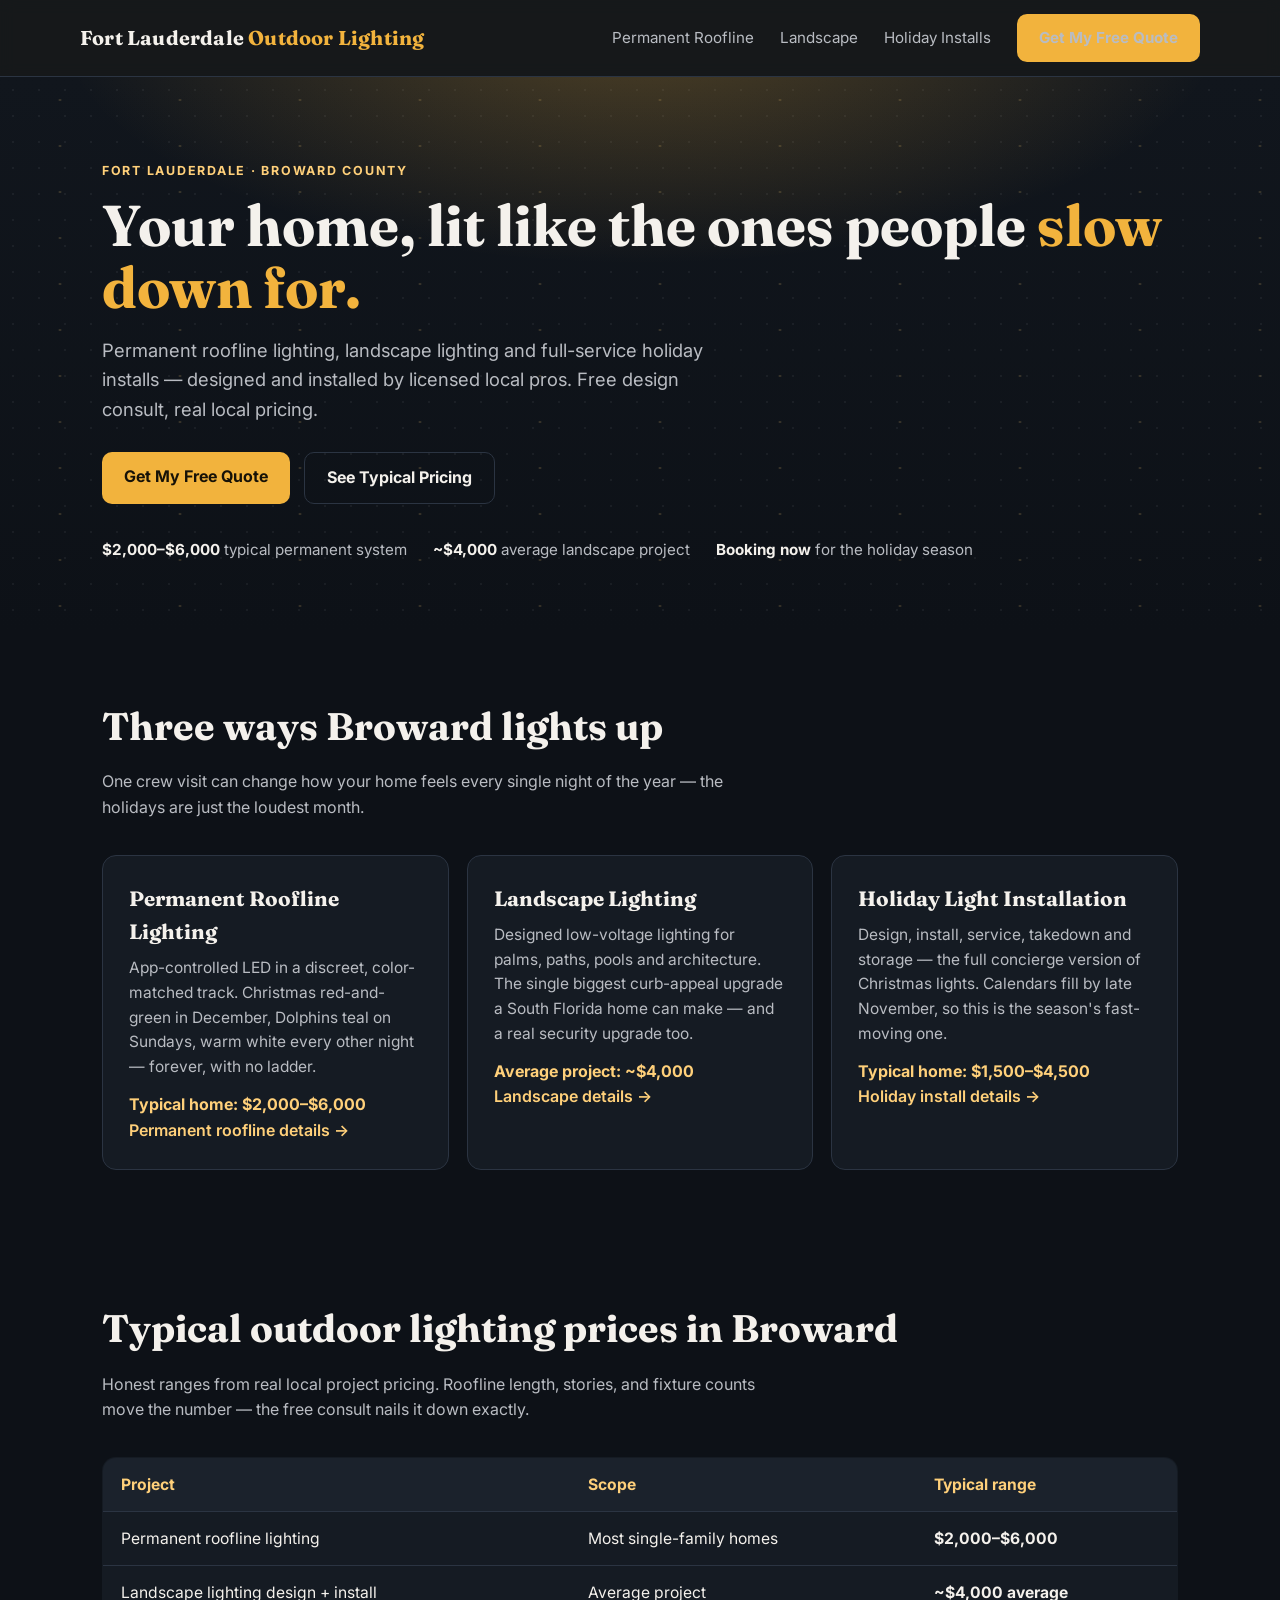
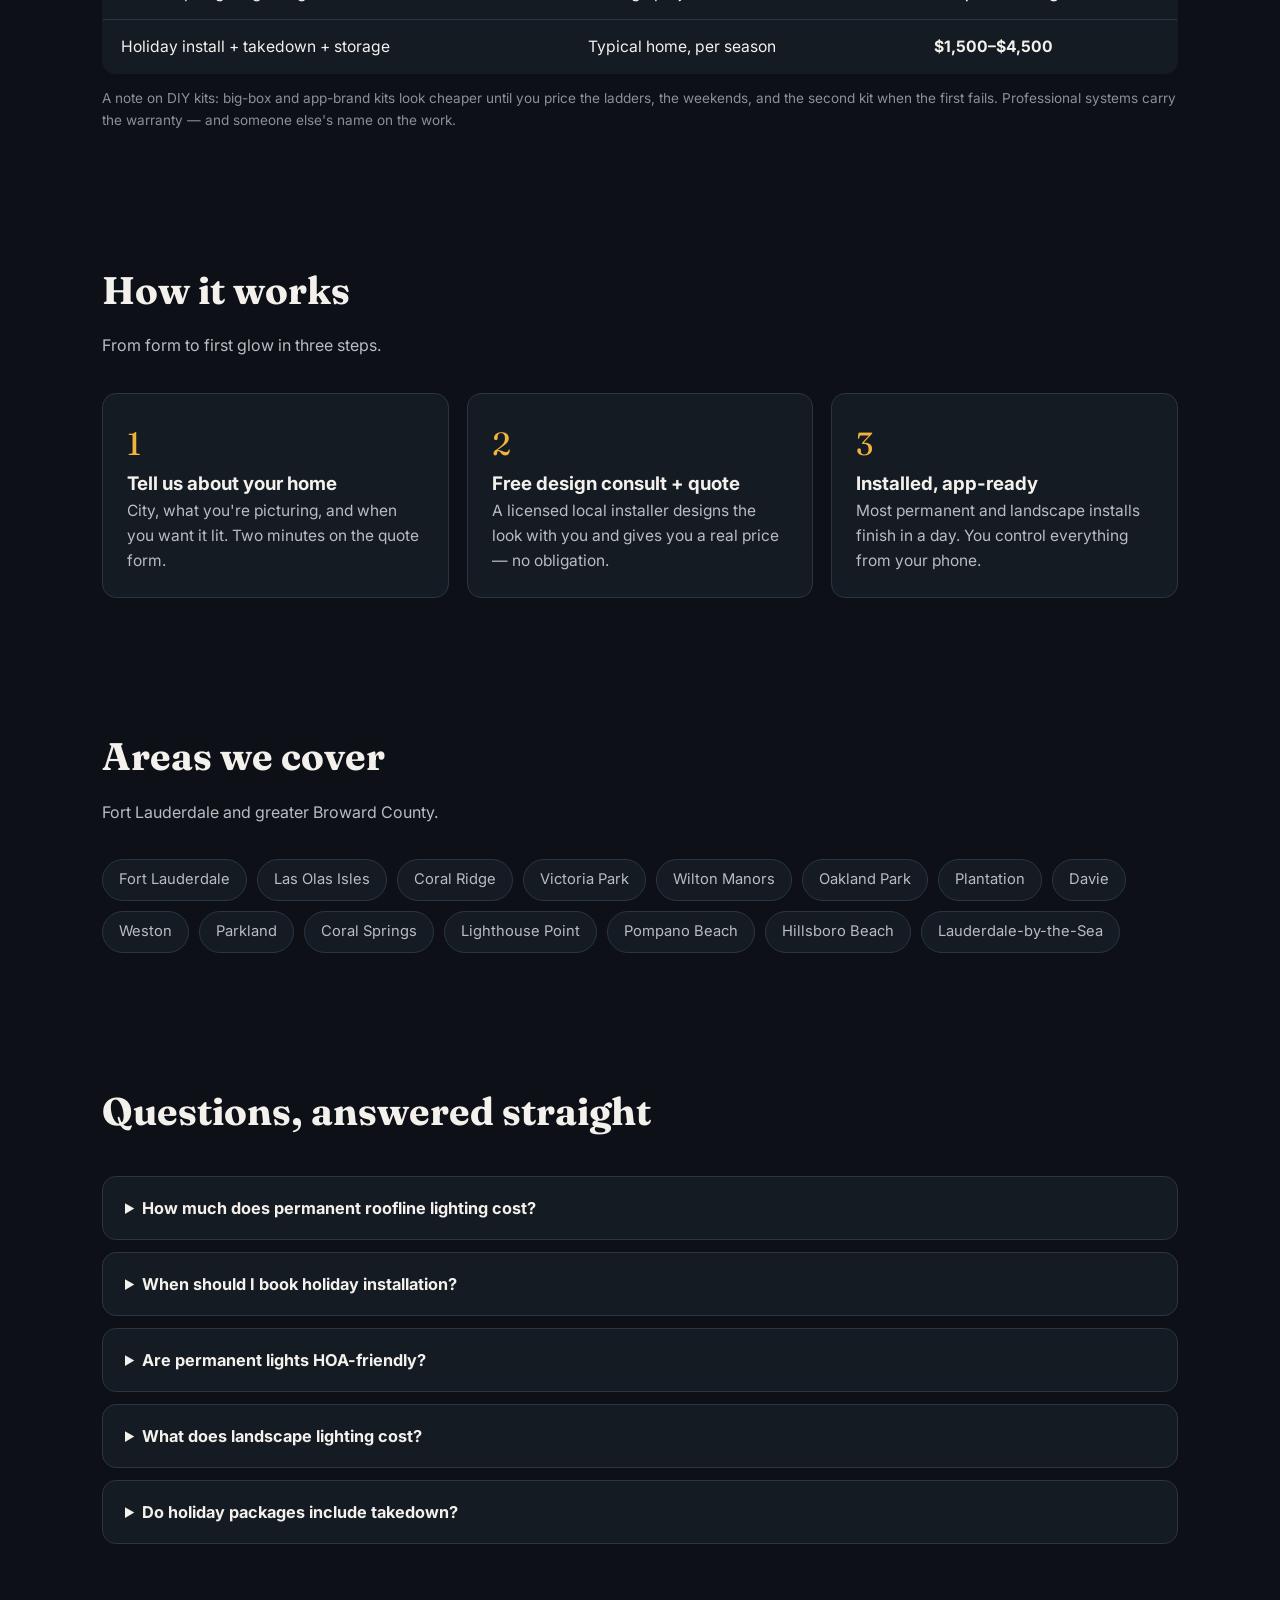
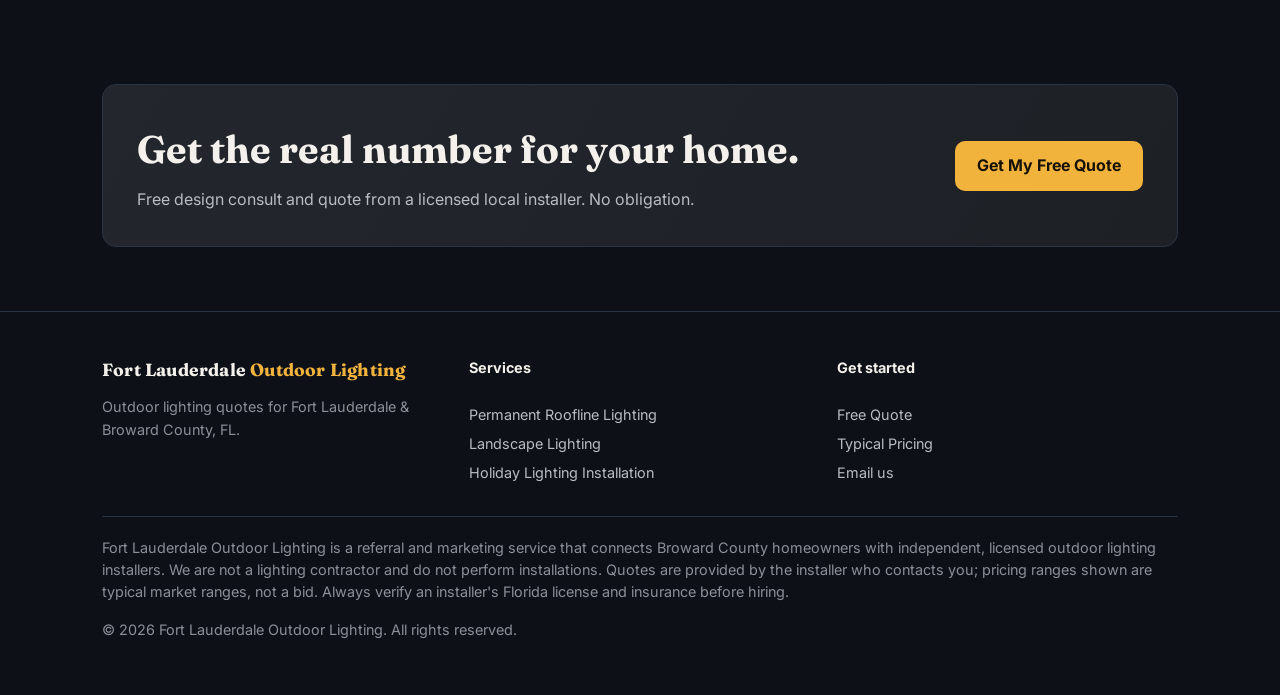
==== index.html @ 0c00e4d8 "Launch Fort Lauderdale Outdoor Lighting lead-gen site (5 pages)" ====
<!DOCTYPE html>
<html lang="en">
<head>
<meta charset="UTF-8">
<meta name="viewport" content="width=device-width, initial-scale=1.0">
<title>Outdoor Lighting in Fort Lauderdale, FL — Permanent Roofline & Landscape Lighting Quotes</title>
<meta name="description" content="Free quotes for permanent roofline lighting, landscape lighting and holiday light installation in Fort Lauderdale & Broward County. Permanent systems typically $2,000–$6,000. Licensed local installers.">
<meta name="google-site-verification" content="QB-ssv-MjZdVz-dJ-gzDWv2qY6BC9JkV1xSJGt7VMZ8" />
<link rel="preconnect" href="https://fonts.googleapis.com">
<link href="https://fonts.googleapis.com/css2?family=Fraunces:wght@600;700&family=Inter:wght@400;600;700&display=swap" rel="stylesheet">
<link rel="stylesheet" href="style.css">
<script type="application/ld+json">
{"@context":"https://schema.org","@type":"Service","name":"Outdoor Lighting Quote Service — Fort Lauderdale & Broward County","serviceType":"Outdoor lighting installation referrals","areaServed":["Fort Lauderdale, FL","Wilton Manors, FL","Oakland Park, FL","Plantation, FL","Davie, FL","Weston, FL","Parkland, FL","Coral Springs, FL","Lighthouse Point, FL","Pompano Beach, FL","Hillsboro Beach, FL","Lauderdale-by-the-Sea, FL"],"provider":{"@type":"Organization","name":"Fort Lauderdale Outdoor Lighting"},"url":"https://lifeofmorr.github.io/fort-lauderdale-outdoor-lighting/"}
</script>
<script type="application/ld+json">
{"@context":"https://schema.org","@type":"FAQPage","mainEntity":[
{"@type":"Question","name":"How much does permanent roofline lighting cost in Fort Lauderdale?","acceptedAnswer":{"@type":"Answer","text":"Most single-family homes in Broward run $2,000–$6,000 for a professionally installed permanent roofline system, depending on roofline length, stories and track type. The lights sit in a discreet color-matched track and are controlled from an app — any color, any holiday, year-round."}},
{"@type":"Question","name":"When should I book holiday light installation?","acceptedAnswer":{"@type":"Answer","text":"As early as you can. Broward installers' December calendars typically fill by mid-to-late November. Booking in October or early November gets you design choice and install-date choice; late callers get what's left."}},
{"@type":"Question","name":"How much does landscape lighting cost?","acceptedAnswer":{"@type":"Answer","text":"The average professionally designed landscape lighting project in the area is around $4,000. Smaller starter designs can begin lower; large waterfront and estate properties run higher. A design consult and quote is free."}},
{"@type":"Question","name":"Are permanent roofline lights HOA-friendly?","acceptedAnswer":{"@type":"Answer","text":"Usually, yes. The track is slim, color-matched to your fascia, and nearly invisible by day. Many Broward HOAs that ban year-round holiday lights allow permanent systems because they read as architectural lighting — your installer can confirm your community's rules."}},
{"@type":"Question","name":"Do holiday installs include takedown?","acceptedAnswer":{"@type":"Answer","text":"Professional holiday packages typically include design, installation, in-season service, January takedown and storage — you never touch a ladder or a bin of tangled lights."}}]}
</script>
</head>
<body>
<header><div class="wrap nav">
<a class="logo" href="index.html">Fort Lauderdale <span>Outdoor Lighting</span></a>
<nav class="nav-links">
<a href="permanent-roofline-lighting.html">Permanent Roofline</a>
<a href="landscape-lighting.html">Landscape</a>
<a href="holiday-lighting-installation.html">Holiday Installs</a>
<a class="btn" href="get-a-quote.html">Get My Free Quote</a>
</nav></div></header>
<div class="hero"><div class="wrap">
<p class="eyebrow">Fort Lauderdale · Broward County</p>
<h1>Your home, lit like the ones people <em>slow down for.</em></h1>
<p class="lede">Permanent roofline lighting, landscape lighting and full-service holiday installs — designed and installed by licensed local pros. Free design consult, real local pricing.</p>
<div class="hero-cta"><a class="btn" href="get-a-quote.html">Get My Free Quote</a><a class="btn ghost" href="#pricing">See Typical Pricing</a></div>
<div class="hero-points"><span><b>$2,000–$6,000</b> typical permanent system</span><span><b>~$4,000</b> average landscape project</span><span><b>Booking now</b> for the holiday season</span></div>
</div></div>

<section><div class="wrap">
<h2>Three ways Broward lights up</h2>
<p class="sub">One crew visit can change how your home feels every single night of the year — the holidays are just the loudest month.</p>
<div class="cards">
<div class="card"><h3>Permanent Roofline Lighting</h3><p>App-controlled LED in a discreet, color-matched track. Christmas red-and-green in December, Dolphins teal on Sundays, warm white every other night — forever, with no ladder.</p><span class="price">Typical home: $2,000–$6,000</span><a class="more" href="permanent-roofline-lighting.html">Permanent roofline details →</a></div>
<div class="card"><h3>Landscape Lighting</h3><p>Designed low-voltage lighting for palms, paths, pools and architecture. The single biggest curb-appeal upgrade a South Florida home can make — and a real security upgrade too.</p><span class="price">Average project: ~$4,000</span><a class="more" href="landscape-lighting.html">Landscape details →</a></div>
<div class="card"><h3>Holiday Light Installation</h3><p>Design, install, service, takedown and storage — the full concierge version of Christmas lights. Calendars fill by late November, so this is the season's fast-moving one.</p><span class="price">Typical home: $1,500–$4,500</span><a class="more" href="holiday-lighting-installation.html">Holiday install details →</a></div>
</div>
</div></section>

<section id="pricing"><div class="wrap">
<h2>Typical outdoor lighting prices in Broward</h2>
<p class="sub">Honest ranges from real local project pricing. Roofline length, stories, and fixture counts move the number — the free consult nails it down exactly.</p>
<table>
<tr><th>Project</th><th>Scope</th><th>Typical range</th></tr>
<tr><td>Permanent roofline lighting</td><td>Most single-family homes</td><td>$2,000–$6,000</td></tr>
<tr><td>Landscape lighting design + install</td><td>Average project</td><td>~$4,000 average</td></tr>
<tr><td>Holiday install + takedown + storage</td><td>Typical home, per season</td><td>$1,500–$4,500</td></tr>
</table>
<p class="fineprint" style="margin-top:14px">A note on DIY kits: big-box and app-brand kits look cheaper until you price the ladders, the weekends, and the second kit when the first fails. Professional systems carry the warranty — and someone else's name on the work.</p>
</div></section>

<section><div class="wrap">
<h2>How it works</h2>
<p class="sub">From form to first glow in three steps.</p>
<div class="steps">
<div class="step"><span class="n">1</span><h3>Tell us about your home</h3><p>City, what you're picturing, and when you want it lit. Two minutes on the quote form.</p></div>
<div class="step"><span class="n">2</span><h3>Free design consult + quote</h3><p>A licensed local installer designs the look with you and gives you a real price — no obligation.</p></div>
<div class="step"><span class="n">3</span><h3>Installed, app-ready</h3><p>Most permanent and landscape installs finish in a day. You control everything from your phone.</p></div>
</div>
</div></section>

<section><div class="wrap">
<h2>Areas we cover</h2>
<p class="sub">Fort Lauderdale and greater Broward County.</p>
<div class="chips"><span class="chip">Fort Lauderdale</span><span class="chip">Las Olas Isles</span><span class="chip">Coral Ridge</span><span class="chip">Victoria Park</span><span class="chip">Wilton Manors</span><span class="chip">Oakland Park</span><span class="chip">Plantation</span><span class="chip">Davie</span><span class="chip">Weston</span><span class="chip">Parkland</span><span class="chip">Coral Springs</span><span class="chip">Lighthouse Point</span><span class="chip">Pompano Beach</span><span class="chip">Hillsboro Beach</span><span class="chip">Lauderdale-by-the-Sea</span></div>
</div></section>

<section class="faq"><div class="wrap">
<h2>Questions, answered straight</h2>
<p class="sub"></p>
<details><summary>How much does permanent roofline lighting cost?</summary><p>Most Broward single-family homes run $2,000–$6,000 installed, by roofline length and stories. The free consult prices your exact roofline.</p></details>
<details><summary>When should I book holiday installation?</summary><p>Now, honestly. Broward installers' December calendars typically fill by mid-to-late November — early bookings get the design and dates they want.</p></details>
<details><summary>Are permanent lights HOA-friendly?</summary><p>Usually. The color-matched track is nearly invisible by day, and many HOAs treat it as architectural lighting. Your installer can confirm your community's rules.</p></details>
<details><summary>What does landscape lighting cost?</summary><p>The average local project is around $4,000, from starter designs below that to full estate and waterfront designs above it.</p></details>
<details><summary>Do holiday packages include takedown?</summary><p>Yes — design, install, in-season service, January takedown and storage are typically all in the package.</p></details>
</div></section>

<section><div class="wrap"><div class="cta-band">
<div><h2 style="margin-bottom:6px">Get the real number for your home.</h2><p style="color:var(--muted)">Free design consult and quote from a licensed local installer. No obligation.</p></div>
<a class="btn" href="get-a-quote.html">Get My Free Quote</a>
</div></div></section>
<footer><div class="wrap">
<div class="cols">
<div><a class="logo" href="index.html" style="font-size:1.1rem">Fort Lauderdale <span>Outdoor Lighting</span></a><p style="margin-top:10px">Outdoor lighting quotes for Fort Lauderdale &amp; Broward County, FL.</p></div>
<div><strong style="color:var(--paper)">Services</strong><br><br><a href="permanent-roofline-lighting.html">Permanent Roofline Lighting</a><a href="landscape-lighting.html">Landscape Lighting</a><a href="holiday-lighting-installation.html">Holiday Lighting Installation</a></div>
<div><strong style="color:var(--paper)">Get started</strong><br><br><a href="get-a-quote.html">Free Quote</a><a href="index.html#pricing">Typical Pricing</a><a href="mailto:donmondemorrison+lighting@gmail.com">Email us</a></div>
</div>
<p class="disclosure">Fort Lauderdale Outdoor Lighting is a referral and marketing service that connects Broward County homeowners with independent, licensed outdoor lighting installers. We are not a lighting contractor and do not perform installations. Quotes are provided by the installer who contacts you; pricing ranges shown are typical market ranges, not a bid. Always verify an installer's Florida license and insurance before hiring.</p>
<p style="margin-top:14px">© 2026 Fort Lauderdale Outdoor Lighting. All rights reserved.</p>
</div></footer>
</body>
</html>
---- style.css ----
:root{
  --ink:#0d1117; --panel:#151b23; --panel2:#1b222c; --line:#2b3442;
  --amber:#f2b33d; --amber2:#ffd07a; --paper:#f4f1ec; --muted:#b9bcc2; --dim:#8b8f98;
  --radius:14px;
}
*{margin:0;padding:0;box-sizing:border-box}
html{scroll-behavior:smooth}
body{font-family:'Inter',system-ui,sans-serif;background:var(--ink);color:var(--paper);line-height:1.6}
a{color:var(--amber2)}
.wrap{max-width:1120px;margin:0 auto;padding:0 22px}
header{position:sticky;top:0;z-index:50;background:rgba(23,25,28,.92);backdrop-filter:blur(8px);border-bottom:1px solid var(--line)}
.nav{display:flex;align-items:center;justify-content:space-between;padding:14px 0}
.logo{font-family:'Fraunces',serif;font-weight:700;font-size:1.25rem;color:var(--paper);text-decoration:none;letter-spacing:.2px}
.logo span{color:var(--amber)}
.nav-links{display:flex;gap:26px;align-items:center}
.nav-links a{color:var(--muted);text-decoration:none;font-size:.95rem}
.nav-links a:hover{color:var(--paper)}
.btn{display:inline-block;background:var(--amber);color:#171207;font-weight:700;padding:12px 22px;border-radius:10px;text-decoration:none;border:0;cursor:pointer;font-size:1rem}
.btn:hover{background:var(--amber2)}
.btn.ghost{background:transparent;border:1px solid var(--line);color:var(--paper)}
.hero{padding:84px 0 70px;background:
  radial-gradient(1100px 480px at 85% -10%,rgba(232,145,45,.16),transparent 60%),
  radial-gradient(rgba(255,255,255,.055) 1px,transparent 1.6px),
  radial-gradient(rgba(232,145,45,.10) 1px,transparent 1.6px),
  linear-gradient(180deg,#1b1e23,#17191c);
  background-size:auto,26px 26px,34px 34px,auto;background-position:0 0,0 0,9px 13px,0 0}
.eyebrow{color:var(--amber2);font-weight:700;letter-spacing:.14em;text-transform:uppercase;font-size:.78rem}
h1{font-family:'Fraunces',serif;font-size:clamp(2.3rem,5.2vw,3.6rem);line-height:1.08;margin:14px 0 16px}
h1 em{color:var(--amber);font-style:normal}
.lede{font-size:1.15rem;color:var(--muted);max-width:640px}
.hero-cta{display:flex;gap:14px;margin-top:28px;flex-wrap:wrap}
.hero-points{display:flex;gap:26px;margin-top:34px;flex-wrap:wrap;color:var(--muted);font-size:.95rem}
.hero-points b{color:var(--paper)}
section{padding:64px 0}
h2{font-family:'Fraunces',serif;font-size:clamp(1.7rem,3.4vw,2.4rem);margin-bottom:12px}
.sub{color:var(--muted);max-width:680px;margin-bottom:34px}
.cards{display:grid;grid-template-columns:repeat(auto-fit,minmax(290px,1fr));gap:18px}
.card{background:var(--panel);border:1px solid var(--line);border-radius:var(--radius);padding:26px}
.card h3{font-family:'Fraunces',serif;font-size:1.3rem;margin-bottom:8px}
.card p{color:var(--muted);font-size:.97rem}
.card .price{color:var(--amber2);font-weight:700;margin-top:12px;display:block}
.card a.more{font-weight:600;text-decoration:none}
table{width:100%;border-collapse:collapse;background:var(--panel);border:1px solid var(--line);border-radius:var(--radius);overflow:hidden}
th,td{padding:14px 18px;text-align:left;border-bottom:1px solid var(--line);font-size:.98rem}
th{color:var(--amber2);font-weight:700;background:var(--panel2)}
tr:last-child td{border-bottom:0}
td:last-child{font-weight:700;color:var(--paper)}
.steps{display:grid;grid-template-columns:repeat(auto-fit,minmax(260px,1fr));gap:18px}
.step{background:var(--panel);border:1px solid var(--line);border-radius:var(--radius);padding:24px}
.step .n{font-family:'Fraunces',serif;font-size:2rem;color:var(--amber);display:block}
.step p{color:var(--muted);font-size:.97rem}
.chips{display:flex;flex-wrap:wrap;gap:10px}
.chip{border:1px solid var(--line);background:var(--panel);padding:8px 16px;border-radius:999px;font-size:.92rem;color:var(--muted)}
.faq details{background:var(--panel);border:1px solid var(--line);border-radius:var(--radius);padding:18px 22px;margin-bottom:12px}
.faq summary{font-weight:700;cursor:pointer;font-size:1.02rem}
.faq p{color:var(--muted);margin-top:8px}
form.quote{background:var(--panel);border:1px solid var(--line);border-radius:var(--radius);padding:28px;max-width:720px}
.grid2{display:grid;grid-template-columns:1fr 1fr;gap:16px}
label{display:block;font-size:.9rem;font-weight:600;margin-bottom:6px}
input,select,textarea{width:100%;background:var(--ink);border:1px solid var(--line);border-radius:9px;color:var(--paper);padding:12px 14px;font:inherit;font-size:.98rem;margin-bottom:16px}
textarea{min-height:110px;resize:vertical}
.fineprint{color:var(--dim);font-size:.85rem}
footer{border-top:1px solid var(--line);padding:44px 0 54px;color:var(--dim);font-size:.9rem}
footer .cols{display:grid;grid-template-columns:repeat(auto-fit,minmax(220px,1fr));gap:26px;margin-bottom:26px}
footer a{color:var(--muted);text-decoration:none;display:block;margin-bottom:6px}
footer a:hover{color:var(--paper)}
.disclosure{border-top:1px solid var(--line);padding-top:20px;line-height:1.55}
.cta-band{background:linear-gradient(120deg,#23262d,#1d2025);border:1px solid var(--line);border-radius:var(--radius);padding:34px;display:flex;justify-content:space-between;align-items:center;gap:20px;flex-wrap:wrap}
@media(max-width:720px){.nav-links a:not(.btn){display:none}.grid2{grid-template-columns:1fr}.hero{padding:56px 0 48px}}

/* Lighting-site hero: warm roofline glow */
.hero{background:
  radial-gradient(900px 380px at 50% -60px,rgba(242,179,61,.28),transparent 65%),
  radial-gradient(rgba(255,208,122,.16) 1.5px,transparent 2.2px),
  radial-gradient(rgba(255,255,255,.05) 1px,transparent 1.6px),
  linear-gradient(180deg,#11161d,#0d1117);
  background-size:auto,120px 46px,26px 26px,auto;background-position:0 0,0 0,0 0,0 0}
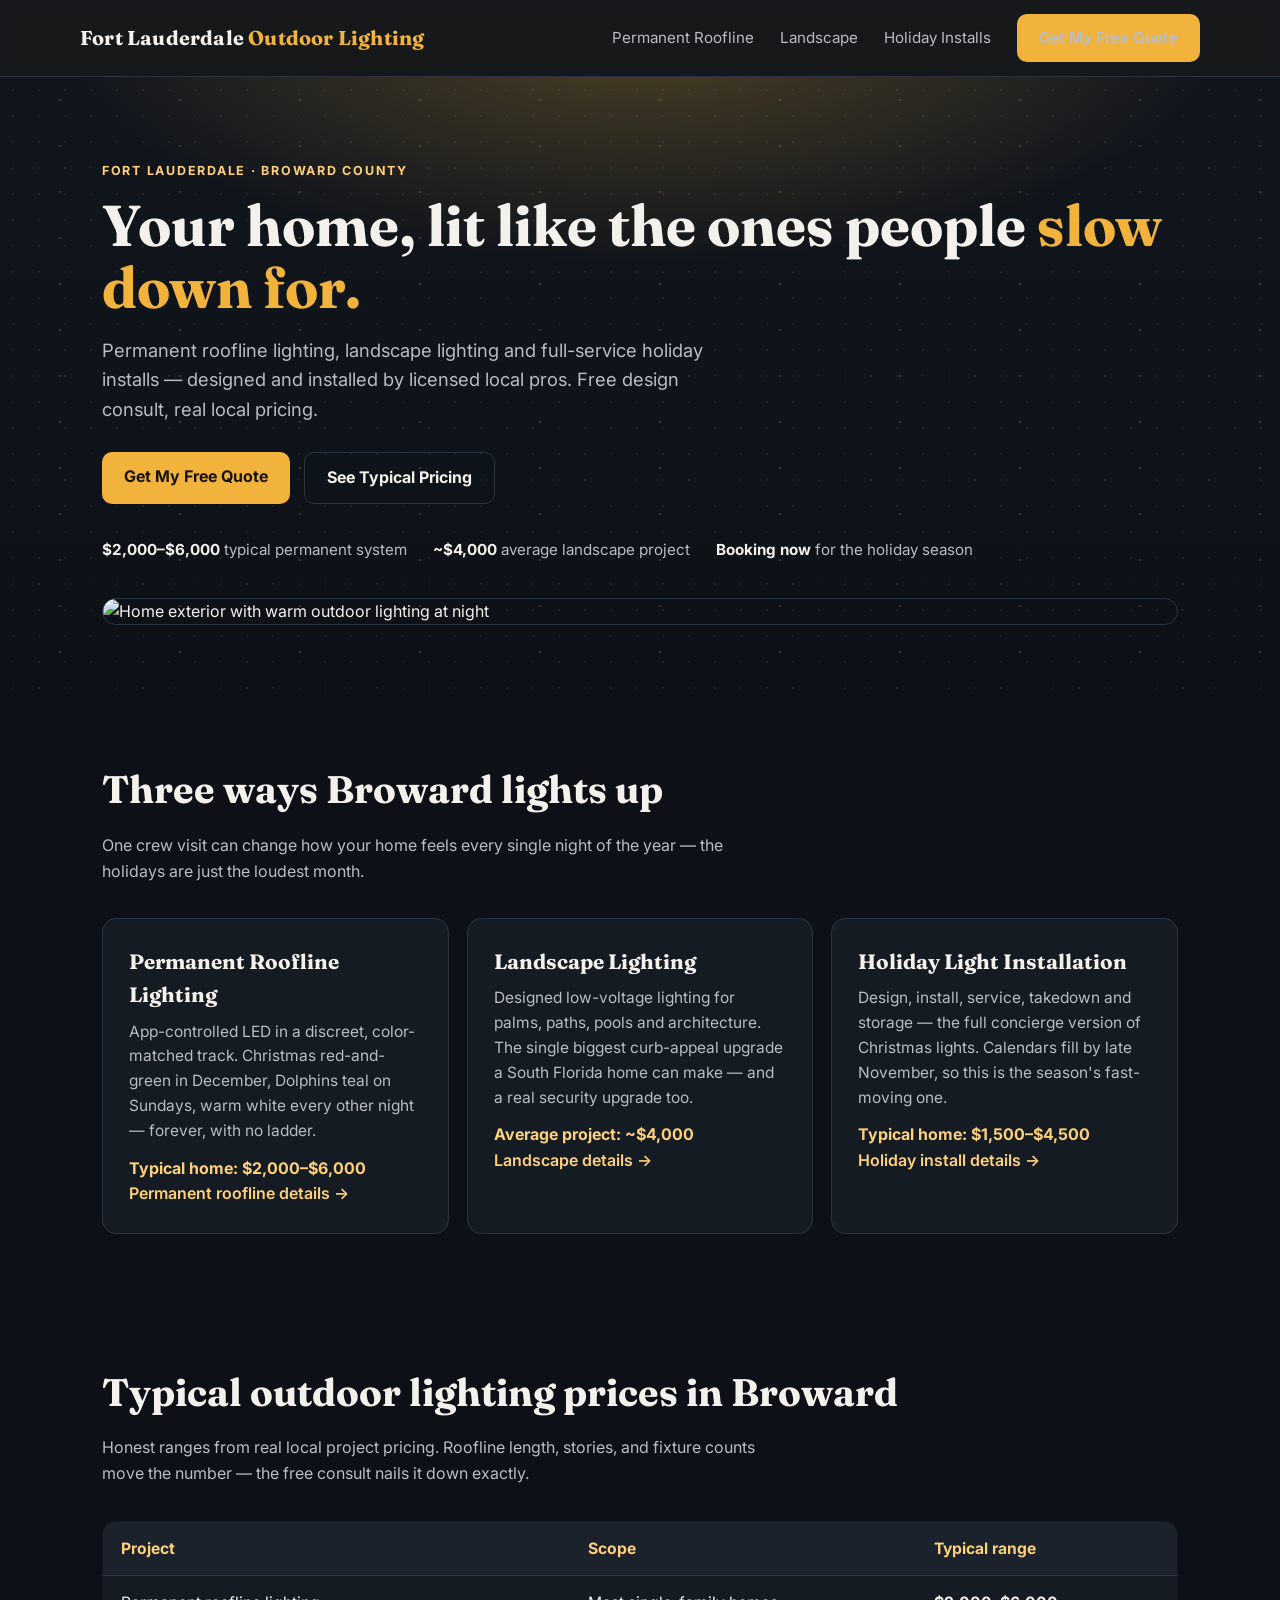
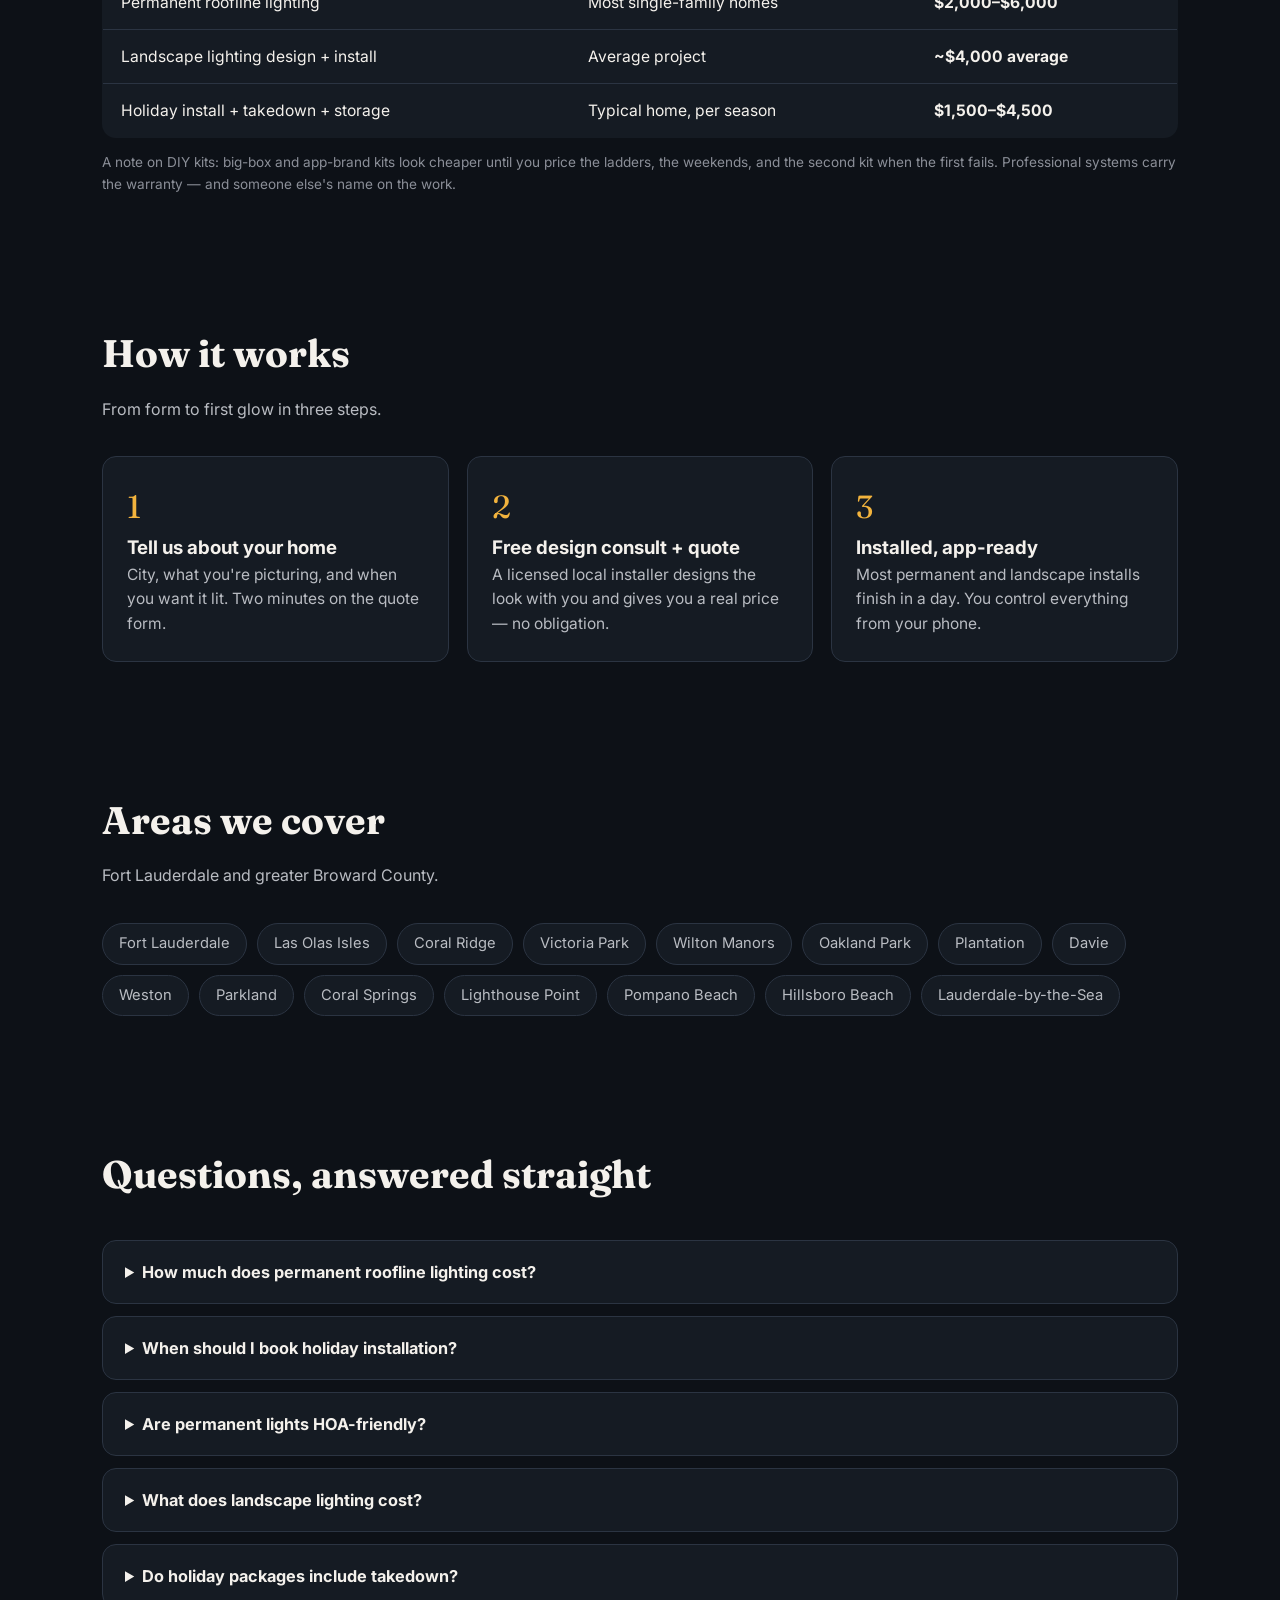
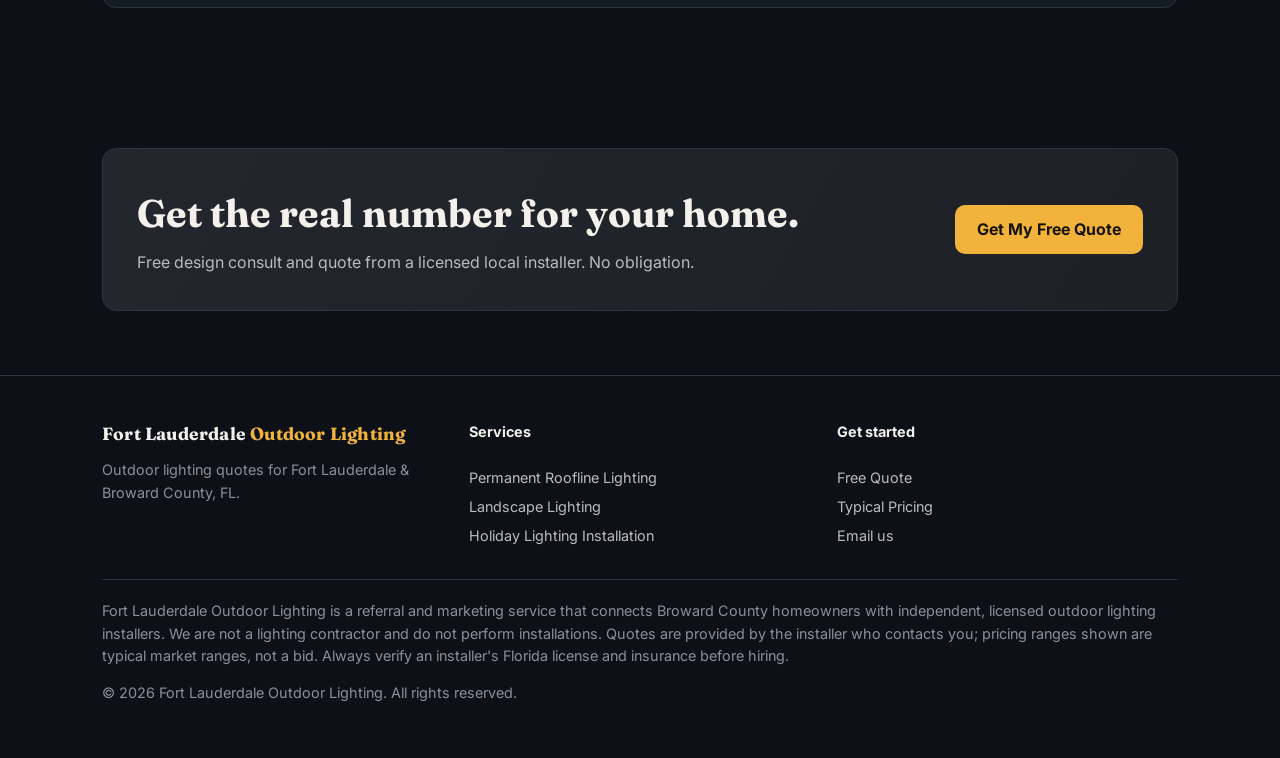
==== commit 51fee102: "Raise to 10: favicon, OG tags on all pages, hero photography" ====
--- a/index.html
+++ b/index.html
@@ -5,6 +5,11 @@
 <meta name="viewport" content="width=device-width, initial-scale=1.0">
 <title>Outdoor Lighting in Fort Lauderdale, FL — Permanent Roofline & Landscape Lighting Quotes</title>
 <meta name="description" content="Free quotes for permanent roofline lighting, landscape lighting and holiday light installation in Fort Lauderdale & Broward County. Permanent systems typically $2,000–$6,000. Licensed local installers.">
+<meta property="og:title" content="Outdoor Lighting in Fort Lauderdale, FL — Permanent Roofline & Landscape Lighting Quotes">
+<meta property="og:image" content="https://images.unsplash.com/photo-1784748651825-6975ce926dd5?fm=jpg&q=70&w=1600&auto=format&fit=crop">
+<meta property="og:description" content="Free quotes for permanent roofline lighting, landscape lighting and holiday light installation in Fort Lauderdale & Broward County. Permanent systems typically $2,000–$6,000. Licensed local installers.">
+<meta property="og:type" content="website">
+<link rel="icon" type="image/svg+xml" href="favicon.svg">
 <meta name="google-site-verification" content="QB-ssv-MjZdVz-dJ-gzDWv2qY6BC9JkV1xSJGt7VMZ8" />
 <link rel="preconnect" href="https://fonts.googleapis.com">
 <link href="https://fonts.googleapis.com/css2?family=Fraunces:wght@600;700&family=Inter:wght@400;600;700&display=swap" rel="stylesheet">
@@ -36,6 +41,7 @@
 <p class="lede">Permanent roofline lighting, landscape lighting and full-service holiday installs — designed and installed by licensed local pros. Free design consult, real local pricing.</p>
 <div class="hero-cta"><a class="btn" href="get-a-quote.html">Get My Free Quote</a><a class="btn ghost" href="#pricing">See Typical Pricing</a></div>
 <div class="hero-points"><span><b>$2,000–$6,000</b> typical permanent system</span><span><b>~$4,000</b> average landscape project</span><span><b>Booking now</b> for the holiday season</span></div>
+<div class="hero-img"><img src="https://images.unsplash.com/photo-1784748651825-6975ce926dd5?fm=jpg&q=70&w=1600&auto=format&fit=crop" alt="Home exterior with warm outdoor lighting at night" loading="lazy"></div>
 </div></div>
 
 <section><div class="wrap">
@@ -73,7 +79,7 @@
 <section><div class="wrap">
 <h2>Areas we cover</h2>
 <p class="sub">Fort Lauderdale and greater Broward County.</p>
-<div class="chips"><span class="chip">Fort Lauderdale</span><span class="chip">Las Olas Isles</span><span class="chip">Coral Ridge</span><span class="chip">Victoria Park</span><span class="chip">Wilton Manors</span><span class="chip">Oakland Park</span><span class="chip">Plantation</span><span class="chip">Davie</span><span class="chip">Weston</span><span class="chip">Parkland</span><span class="chip">Coral Springs</span><span class="chip">Lighthouse Point</span><span class="chip">Pompano Beach</span><span class="chip">Hillsboro Beach</span><span class="chip">Lauderdale-by-the-Sea</span></div>
+<div class="chips"><span class="chip">Fort Lauderdale</span><span class="chip">Las Olas Isles</span><span class="chip">Coral Ridge</span><span class="chip">Victoria Park</span><a class="chip" style="text-decoration:none;color:var(--muted)" href="outdoor-lighting-wilton-manors.html">Wilton Manors</a><span class="chip">Oakland Park</span><a class="chip" style="text-decoration:none;color:var(--muted)" href="outdoor-lighting-plantation.html">Plantation</a><span class="chip">Davie</span><a class="chip" style="text-decoration:none;color:var(--muted)" href="outdoor-lighting-weston.html">Weston</a><span class="chip">Parkland</span><a class="chip" style="text-decoration:none;color:var(--muted)" href="outdoor-lighting-coral-springs.html">Coral Springs</a><span class="chip">Lighthouse Point</span><span class="chip">Pompano Beach</span><span class="chip">Hillsboro Beach</span><span class="chip">Lauderdale-by-the-Sea</span></div>
 </div></section>
 
 <section class="faq"><div class="wrap">
--- a/style.css
+++ b/style.css
@@ -75,3 +75,7 @@
   radial-gradient(rgba(255,255,255,.05) 1px,transparent 1.6px),
   linear-gradient(180deg,#11161d,#0d1117);
   background-size:auto,120px 46px,26px 26px,auto;background-position:0 0,0 0,0 0,0 0}
+
+/* Hero photo (added when a verified hero image is placed on index.html) */
+.hero-img{margin-top:36px}
+.hero-img img{display:block;width:100%;height:auto;border-radius:var(--radius);border:1px solid var(--line)}
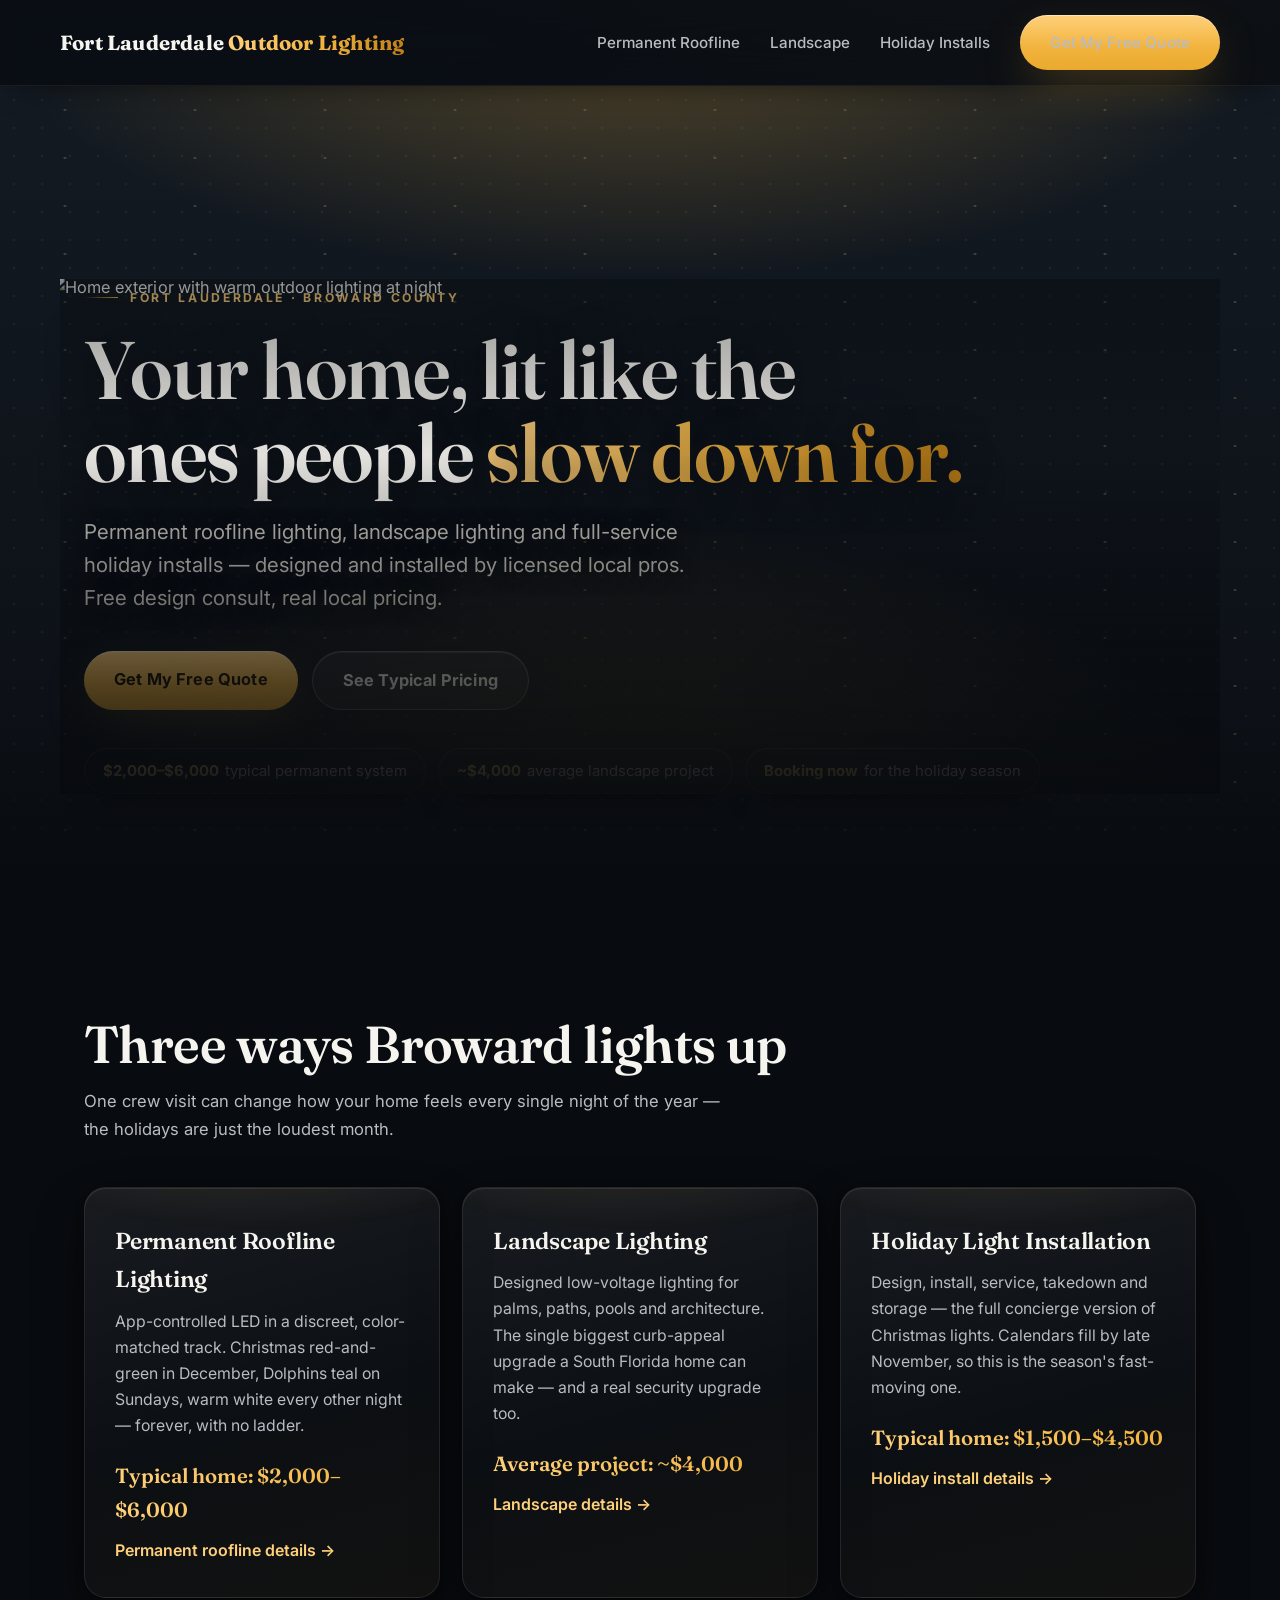
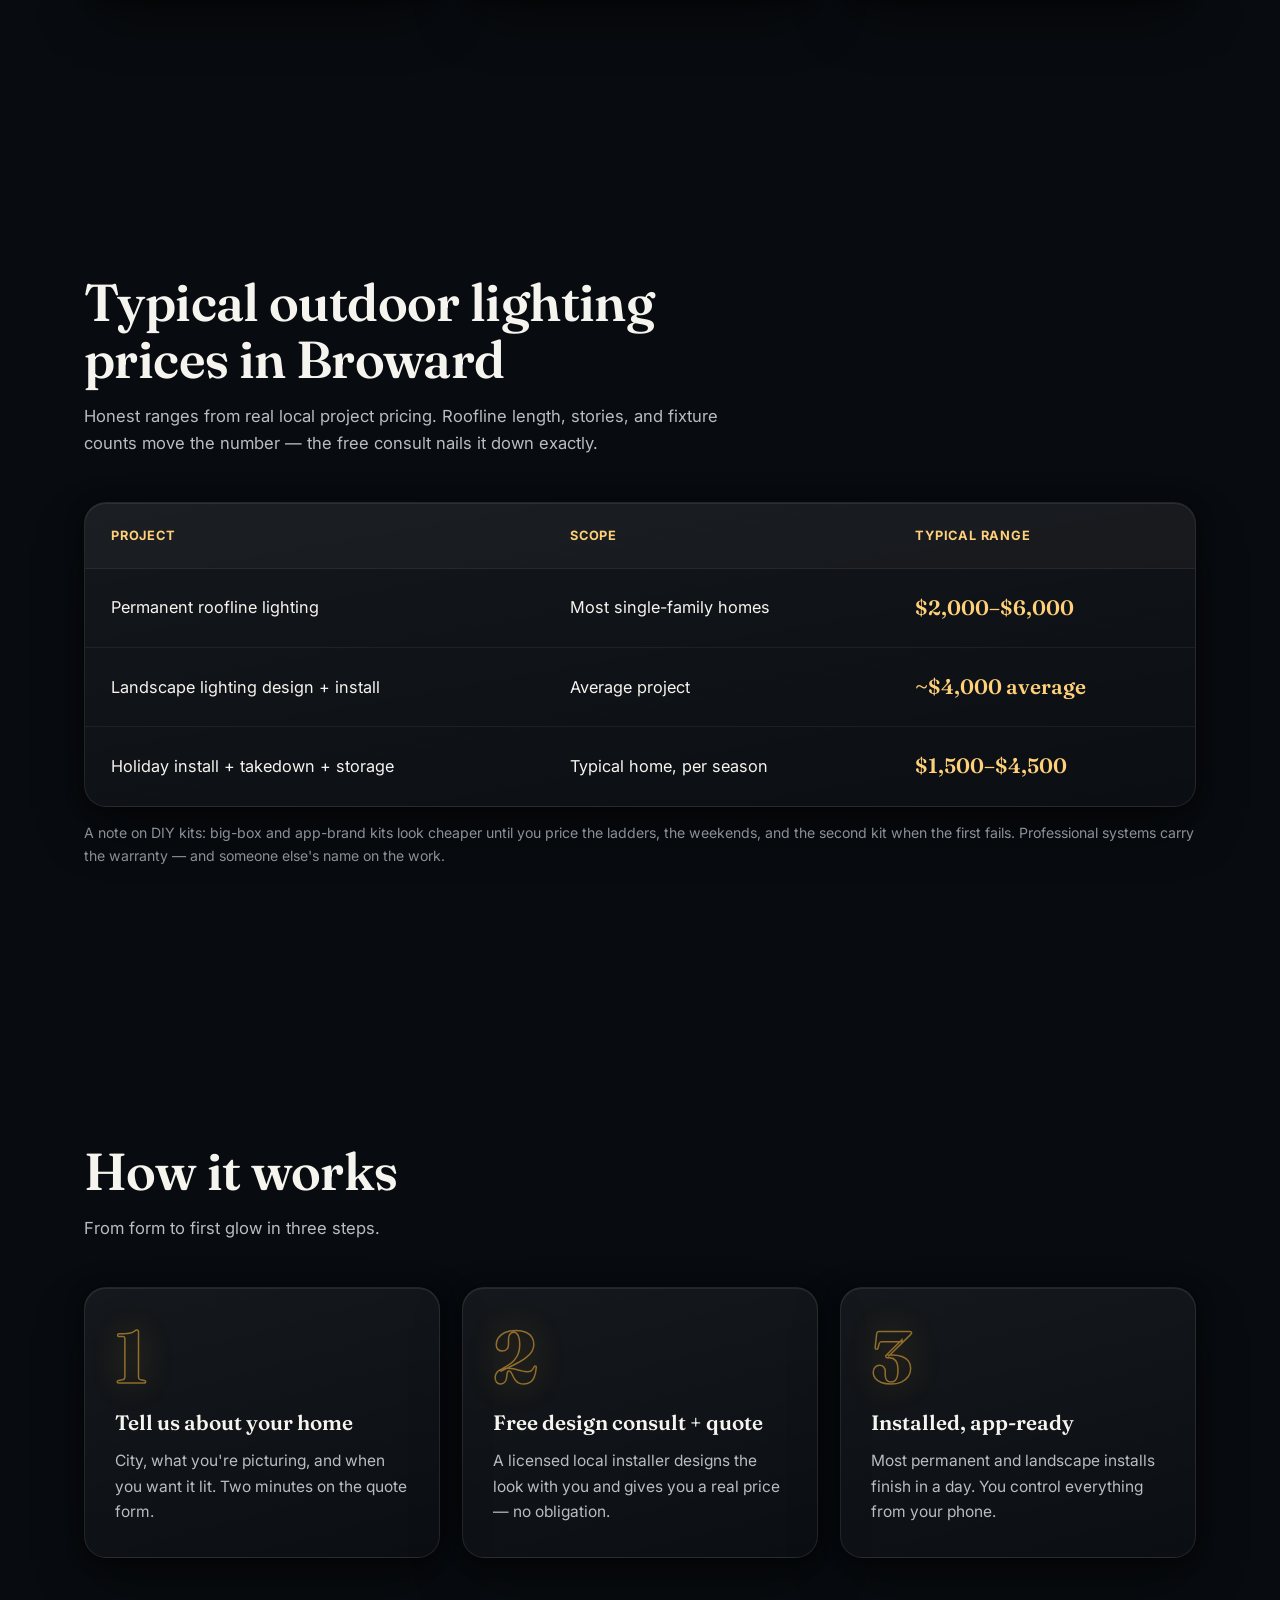
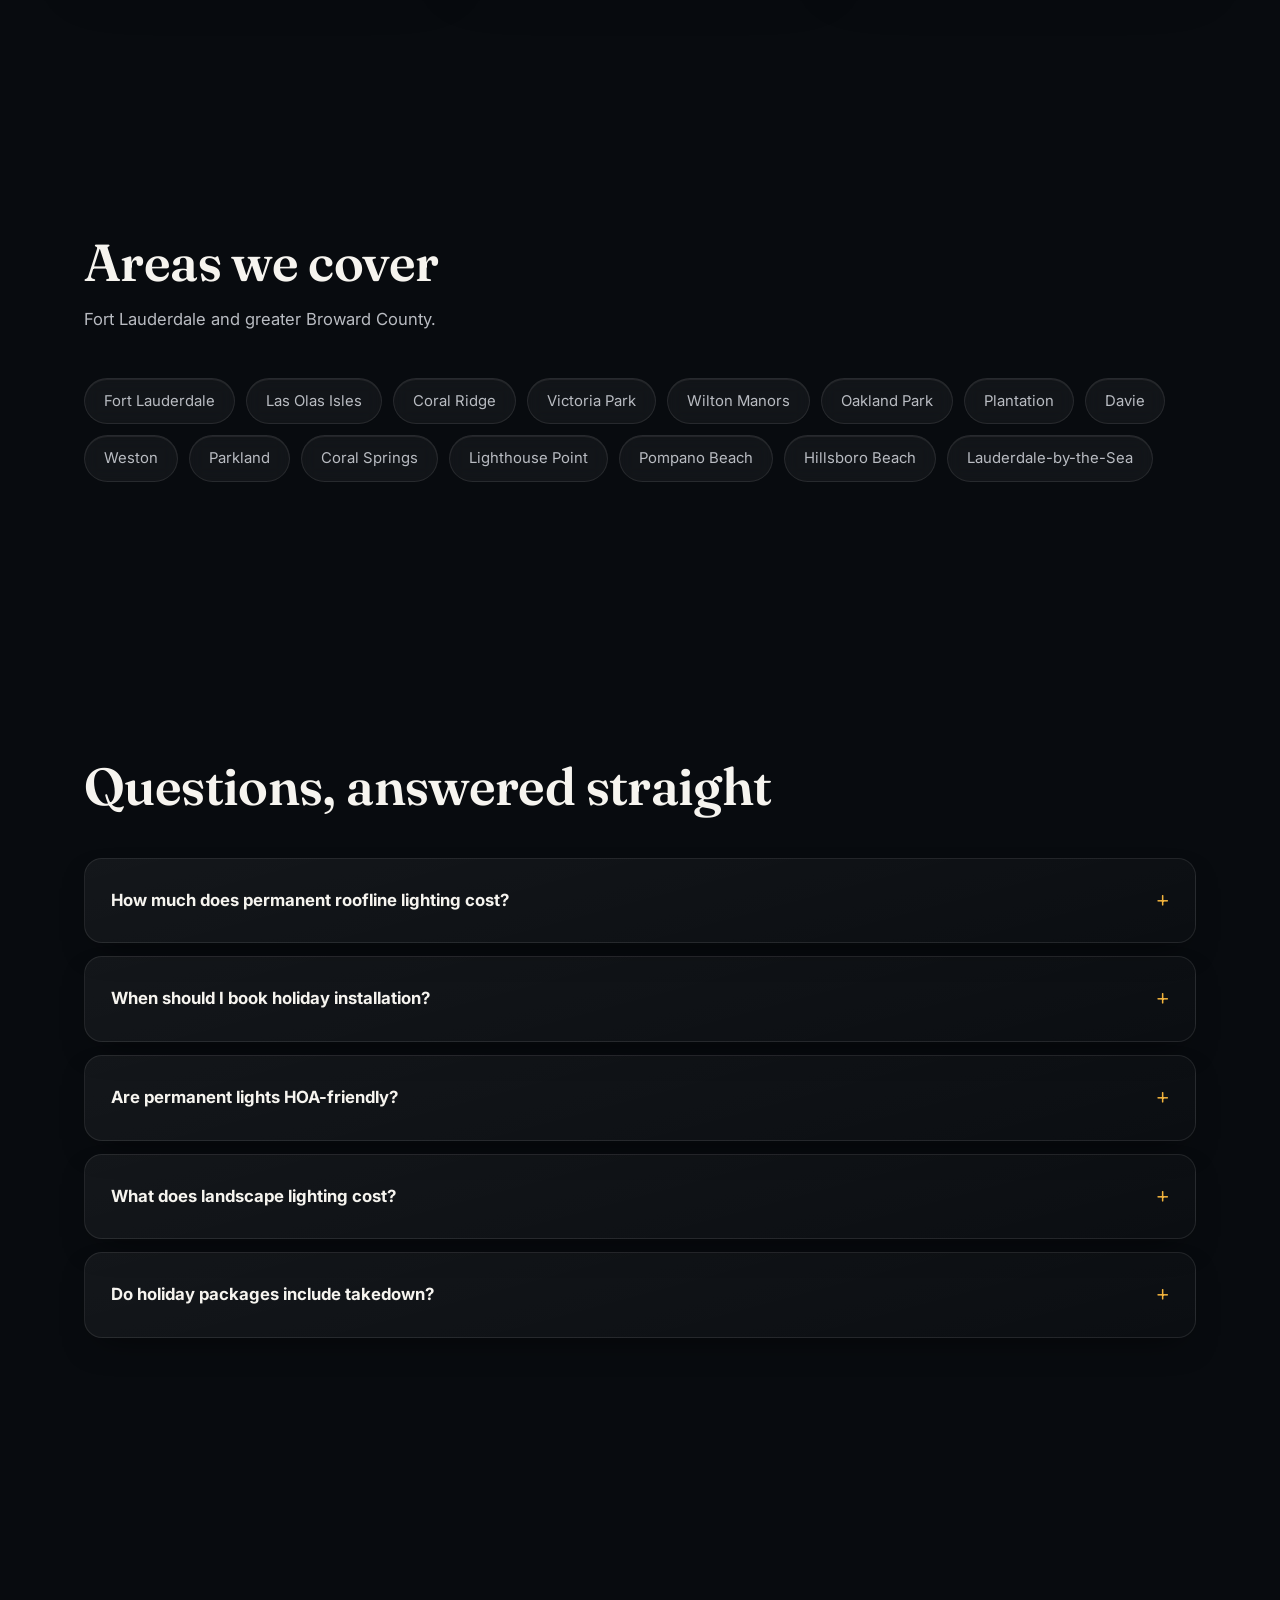
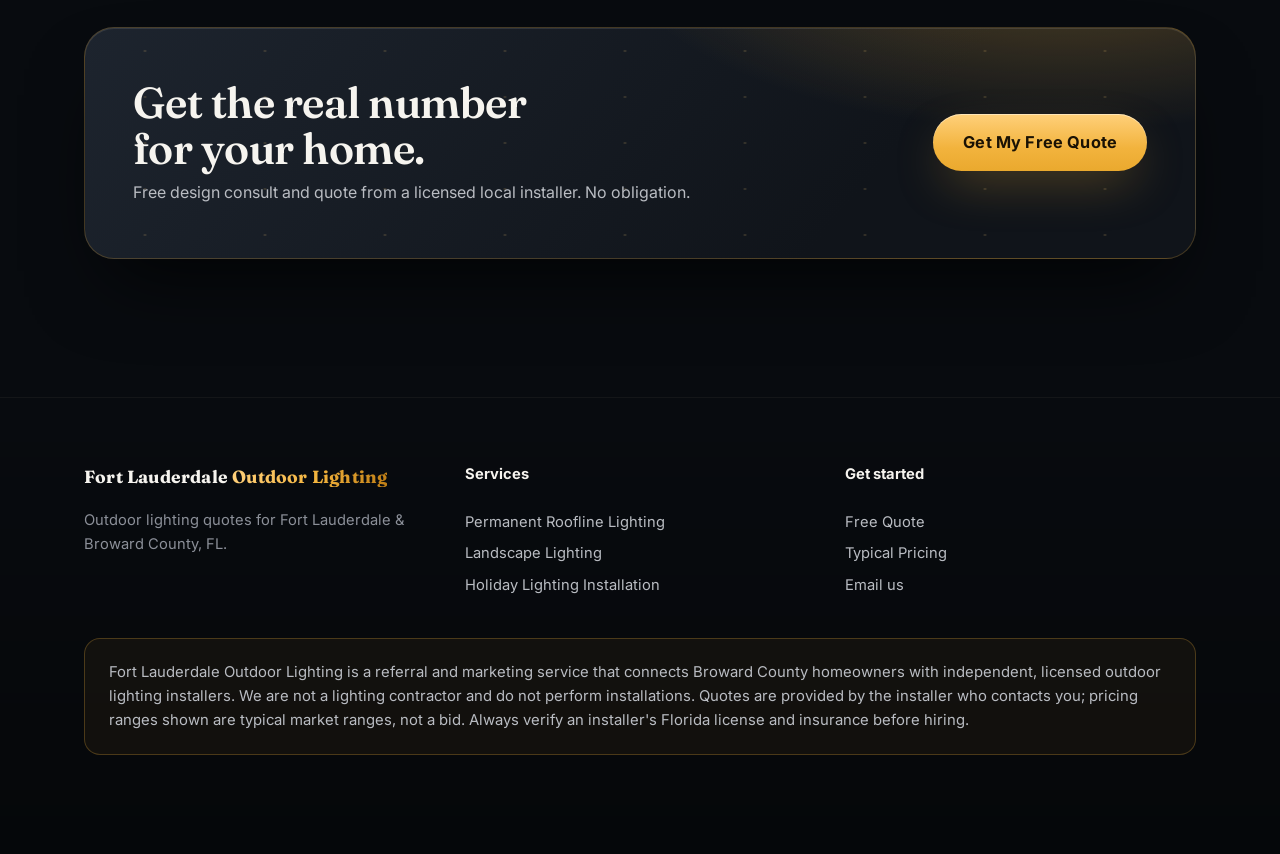
==== commit 14f580c4: "Cinematic Apple redesign: full-bleed night hero, glass header, 3D depth cards, reveal motion" ====
--- a/index.html
+++ b/index.html
@@ -105,5 +105,30 @@
 <p class="disclosure">Fort Lauderdale Outdoor Lighting is a referral and marketing service that connects Broward County homeowners with independent, licensed outdoor lighting installers. We are not a lighting contractor and do not perform installations. Quotes are provided by the installer who contacts you; pricing ranges shown are typical market ranges, not a bid. Always verify an installer's Florida license and insurance before hiring.</p>
 <p style="margin-top:14px">© 2026 Fort Lauderdale Outdoor Lighting. All rights reserved.</p>
 </div></footer>
+<script>
+/* Cinematic reveal + card tilt — vanilla, progressive enhancement.
+   Elements are only hidden once JS runs; reduced-motion opts out. */
+(function(){
+  var reduce = window.matchMedia('(prefers-reduced-motion: reduce)').matches;
+  var targets = document.querySelectorAll('section .wrap > *, .hero .wrap > *, footer .wrap > *, .card, .step, .cta-band');
+  if('IntersectionObserver' in window && !reduce){
+    var io = new IntersectionObserver(function(entries){
+      entries.forEach(function(e){ if(e.isIntersecting){ e.target.classList.add('in'); io.unobserve(e.target); } });
+    },{threshold:.12, rootMargin:'0px 0px -6% 0px'});
+    targets.forEach(function(el){ el.classList.add('rv'); io.observe(el); });
+  }
+  if(!reduce && window.matchMedia('(pointer: fine)').matches){
+    document.querySelectorAll('.card').forEach(function(card){
+      card.addEventListener('pointermove', function(ev){
+        var r = card.getBoundingClientRect();
+        var x = (ev.clientX - r.left) / r.width - .5;
+        var y = (ev.clientY - r.top) / r.height - .5;
+        card.style.transform = 'translateY(-7px) rotateX(' + (-y*4.5).toFixed(2) + 'deg) rotateY(' + (x*4.5).toFixed(2) + 'deg)';
+      });
+      card.addEventListener('pointerleave', function(){ card.style.transform = ''; });
+    });
+  }
+})();
+</script>
 </body>
 </html>
--- a/style.css
+++ b/style.css
@@ -1,81 +1,284 @@
+/* ============================================================
+   Fort Lauderdale Outdoor Lighting — Cinematic Design System
+   Apple-grade: visuals dominate, one idea per section, huge
+   display type, layered depth, glass chrome, dark cinema.
+   Palette anchors: near-black #0d1117 · gold #f2b33d
+   No external libraries. Vanilla CSS + tiny IO reveal script.
+   ============================================================ */
 :root{
-  --ink:#0d1117; --panel:#151b23; --panel2:#1b222c; --line:#2b3442;
-  --amber:#f2b33d; --amber2:#ffd07a; --paper:#f4f1ec; --muted:#b9bcc2; --dim:#8b8f98;
-  --radius:14px;
+  --ink:#0d1117; --ink2:#080b0f; --panel:#151b23; --panel2:#1b222c;
+  --line:rgba(255,255,255,.09); --line-soft:rgba(255,255,255,.06);
+  --amber:#f2b33d; --amber2:#ffd07a; --amber-deep:#c07f16;
+  --paper:#f6f4ef; --muted:#b9bcc2; --dim:#8b8f98;
+  --radius:22px; --radius-lg:30px;
+  --ease:cubic-bezier(.22,1,.36,1);
+  --shadow-card:0 24px 60px -18px rgba(0,0,0,.65),0 4px 18px rgba(0,0,0,.45);
+  --glow-gold:0 18px 50px -12px rgba(242,179,61,.35);
 }
 *{margin:0;padding:0;box-sizing:border-box}
-html{scroll-behavior:smooth}
-body{font-family:'Inter',system-ui,sans-serif;background:var(--ink);color:var(--paper);line-height:1.6}
+html{scroll-behavior:smooth;background:var(--ink2)}
+body{
+  font-family:'Inter',system-ui,-apple-system,sans-serif;
+  background:
+    radial-gradient(1400px 700px at 85% -200px,rgba(242,179,61,.07),transparent 60%),
+    linear-gradient(180deg,var(--ink) 0%,var(--ink2) 100%);
+  background-attachment:fixed;
+  color:var(--paper);line-height:1.65;
+  -webkit-font-smoothing:antialiased;text-rendering:optimizeLegibility;
+  overflow-x:hidden;
+}
+::selection{background:var(--amber);color:#171207}
 a{color:var(--amber2)}
-.wrap{max-width:1120px;margin:0 auto;padding:0 22px}
-header{position:sticky;top:0;z-index:50;background:rgba(23,25,28,.92);backdrop-filter:blur(8px);border-bottom:1px solid var(--line)}
-.nav{display:flex;align-items:center;justify-content:space-between;padding:14px 0}
-.logo{font-family:'Fraunces',serif;font-weight:700;font-size:1.25rem;color:var(--paper);text-decoration:none;letter-spacing:.2px}
-.logo span{color:var(--amber)}
-.nav-links{display:flex;gap:26px;align-items:center}
-.nav-links a{color:var(--muted);text-decoration:none;font-size:.95rem}
+a:focus-visible,.btn:focus-visible,summary:focus-visible{outline:2px solid var(--amber);outline-offset:3px;border-radius:6px}
+.wrap{max-width:1160px;margin:0 auto;padding:0 24px}
+
+/* ---------- Glass sticky header ---------- */
+header{
+  position:sticky;top:0;z-index:60;
+  background:rgba(10,13,18,.62);
+  -webkit-backdrop-filter:blur(18px) saturate(160%);
+  backdrop-filter:blur(18px) saturate(160%);
+  border-bottom:1px solid var(--line-soft);
+  box-shadow:0 12px 34px -18px rgba(0,0,0,.8);
+}
+.nav{display:flex;align-items:center;justify-content:space-between;padding:15px 0}
+.logo{font-family:'Fraunces',serif;font-weight:700;font-size:1.28rem;color:var(--paper);text-decoration:none;letter-spacing:.2px}
+.logo span{
+  background:linear-gradient(92deg,var(--amber2),var(--amber) 55%,var(--amber-deep));
+  -webkit-background-clip:text;background-clip:text;-webkit-text-fill-color:transparent;color:var(--amber);
+}
+.nav-links{display:flex;gap:30px;align-items:center}
+.nav-links a{color:var(--muted);text-decoration:none;font-size:.95rem;font-weight:500;transition:color .3s var(--ease)}
 .nav-links a:hover{color:var(--paper)}
-.btn{display:inline-block;background:var(--amber);color:#171207;font-weight:700;padding:12px 22px;border-radius:10px;text-decoration:none;border:0;cursor:pointer;font-size:1rem}
-.btn:hover{background:var(--amber2)}
-.btn.ghost{background:transparent;border:1px solid var(--line);color:var(--paper)}
-.hero{padding:84px 0 70px;background:
-  radial-gradient(1100px 480px at 85% -10%,rgba(232,145,45,.16),transparent 60%),
-  radial-gradient(rgba(255,255,255,.055) 1px,transparent 1.6px),
-  radial-gradient(rgba(232,145,45,.10) 1px,transparent 1.6px),
-  linear-gradient(180deg,#1b1e23,#17191c);
-  background-size:auto,26px 26px,34px 34px,auto;background-position:0 0,0 0,9px 13px,0 0}
-.eyebrow{color:var(--amber2);font-weight:700;letter-spacing:.14em;text-transform:uppercase;font-size:.78rem}
-h1{font-family:'Fraunces',serif;font-size:clamp(2.3rem,5.2vw,3.6rem);line-height:1.08;margin:14px 0 16px}
-h1 em{color:var(--amber);font-style:normal}
-.lede{font-size:1.15rem;color:var(--muted);max-width:640px}
-.hero-cta{display:flex;gap:14px;margin-top:28px;flex-wrap:wrap}
-.hero-points{display:flex;gap:26px;margin-top:34px;flex-wrap:wrap;color:var(--muted);font-size:.95rem}
-.hero-points b{color:var(--paper)}
-section{padding:64px 0}
-h2{font-family:'Fraunces',serif;font-size:clamp(1.7rem,3.4vw,2.4rem);margin-bottom:12px}
-.sub{color:var(--muted);max-width:680px;margin-bottom:34px}
-.cards{display:grid;grid-template-columns:repeat(auto-fit,minmax(290px,1fr));gap:18px}
-.card{background:var(--panel);border:1px solid var(--line);border-radius:var(--radius);padding:26px}
-.card h3{font-family:'Fraunces',serif;font-size:1.3rem;margin-bottom:8px}
-.card p{color:var(--muted);font-size:.97rem}
-.card .price{color:var(--amber2);font-weight:700;margin-top:12px;display:block}
-.card a.more{font-weight:600;text-decoration:none}
-table{width:100%;border-collapse:collapse;background:var(--panel);border:1px solid var(--line);border-radius:var(--radius);overflow:hidden}
-th,td{padding:14px 18px;text-align:left;border-bottom:1px solid var(--line);font-size:.98rem}
-th{color:var(--amber2);font-weight:700;background:var(--panel2)}
+
+/* ---------- Buttons: pill, luminous ---------- */
+.btn{
+  display:inline-block;background:linear-gradient(180deg,var(--amber2),var(--amber) 60%,#eaa92e);
+  color:#1a1204;font-weight:700;padding:15px 30px;border-radius:999px;text-decoration:none;border:0;cursor:pointer;
+  font-size:1.02rem;letter-spacing:.01em;box-shadow:var(--glow-gold),inset 0 1px 0 rgba(255,255,255,.45);
+  transition:transform .45s var(--ease),box-shadow .45s var(--ease),filter .3s;
+}
+.btn:hover{transform:translateY(-2px) scale(1.02);box-shadow:0 26px 60px -12px rgba(242,179,61,.5),inset 0 1px 0 rgba(255,255,255,.5);filter:brightness(1.04)}
+.btn:active{transform:translateY(0) scale(.98)}
+.btn.ghost{
+  background:rgba(255,255,255,.06);color:var(--paper);
+  border:1px solid rgba(255,255,255,.22);box-shadow:inset 0 1px 0 rgba(255,255,255,.12);
+  -webkit-backdrop-filter:blur(10px);backdrop-filter:blur(10px);
+}
+.btn.ghost:hover{background:rgba(255,255,255,.12);box-shadow:0 18px 40px -14px rgba(0,0,0,.7)}
+
+/* ---------- Cinematic hero ---------- */
+.hero{
+  position:relative;isolation:isolate;overflow:hidden;
+  min-height:88vh;display:flex;align-items:flex-end;
+  padding:150px 0 84px;
+  background:
+    radial-gradient(1000px 420px at 50% -80px,rgba(242,179,61,.30),transparent 65%),
+    radial-gradient(rgba(255,208,122,.20) 1.5px,transparent 2.3px),
+    radial-gradient(rgba(255,255,255,.05) 1px,transparent 1.7px),
+    linear-gradient(180deg,#131a22 0%,var(--ink) 78%);
+  background-size:auto,130px 48px,28px 28px,auto;
+  background-position:0 0,0 0,0 0,0 0;
+}
+.hero::after{ /* horizon fade into the page */
+  content:"";position:absolute;inset:auto 0 0 0;height:180px;z-index:1;pointer-events:none;
+  background:linear-gradient(180deg,transparent,var(--ink2));
+}
+.hero .wrap{position:relative;z-index:3;width:100%}
+/* Full-bleed photograph (index) */
+.hero-img{position:absolute;inset:0;z-index:0;overflow:hidden}
+.hero-img::after{
+  content:"";position:absolute;inset:0;
+  background:
+    linear-gradient(180deg,rgba(8,11,15,.42) 0%,rgba(8,11,15,.08) 34%,rgba(8,11,15,.55) 68%,rgba(8,11,15,.94) 100%),
+    radial-gradient(900px 480px at 50% 108%,rgba(242,179,61,.22),transparent 65%);
+}
+.hero-img img{
+  display:block;width:100%;height:100%;object-fit:cover;object-position:center 62%;
+  transform:scale(1.02);animation:kenburns 26s var(--ease) infinite alternate;
+}
+@keyframes kenburns{from{transform:scale(1.02) translateY(0)}to{transform:scale(1.12) translateY(-1.5%)}}
+.eyebrow{
+  color:var(--amber2);font-weight:700;letter-spacing:.22em;text-transform:uppercase;font-size:.76rem;
+  display:inline-flex;align-items:center;gap:12px;
+}
+.eyebrow::before{content:"";width:34px;height:1px;background:linear-gradient(90deg,transparent,var(--amber))}
+h1{
+  font-family:'Fraunces',serif;font-weight:600;
+  font-size:clamp(2.9rem,6.8vw,5.1rem);line-height:1.02;letter-spacing:-.015em;
+  margin:20px 0 22px;max-width:12.5em;text-wrap:balance;
+  text-shadow:0 6px 44px rgba(0,0,0,.55);
+}
+h1 em{
+  font-style:normal;
+  background:linear-gradient(94deg,var(--amber2) 10%,var(--amber) 55%,var(--amber-deep));
+  -webkit-background-clip:text;background-clip:text;-webkit-text-fill-color:transparent;color:var(--amber);
+}
+.lede{font-size:clamp(1.08rem,1.6vw,1.28rem);color:#d8d5cc;max-width:600px;line-height:1.6;text-shadow:0 2px 22px rgba(0,0,0,.5)}
+.hero-cta{display:flex;gap:14px;margin-top:36px;flex-wrap:wrap}
+.hero-points{display:flex;gap:12px;margin-top:38px;flex-wrap:wrap;font-size:.93rem}
+.hero-points span{
+  color:#e9e6dd;background:rgba(13,17,23,.48);border:1px solid rgba(255,255,255,.16);
+  -webkit-backdrop-filter:blur(12px);backdrop-filter:blur(12px);
+  padding:10px 18px;border-radius:999px;box-shadow:0 10px 30px -12px rgba(0,0,0,.7);
+}
+.hero-points b{color:var(--amber2);font-weight:700;margin-right:2px}
+
+/* ---------- Sections: one idea, lots of air ---------- */
+section{padding:clamp(84px,11vw,138px) 0;position:relative}
+h2{
+  font-family:'Fraunces',serif;font-weight:600;letter-spacing:-.012em;
+  font-size:clamp(2.05rem,4.4vw,3.25rem);line-height:1.08;margin-bottom:16px;max-width:16em;text-wrap:balance;
+}
+.sub{color:var(--muted);max-width:640px;margin-bottom:44px;font-size:clamp(1rem,1.3vw,1.1rem)}
+.sub b{color:var(--paper)}
+
+/* ---------- Depth cards with 3D tilt ---------- */
+.cards{display:grid;grid-template-columns:repeat(auto-fit,minmax(300px,1fr));gap:22px;perspective:1400px}
+.card{
+  position:relative;border-radius:var(--radius);padding:34px 30px;
+  background:linear-gradient(165deg,rgba(255,255,255,.065),rgba(255,255,255,.018) 55%,rgba(242,179,61,.045));
+  border:1px solid var(--line);
+  box-shadow:var(--shadow-card),inset 0 1px 0 rgba(255,255,255,.09);
+  transform-style:preserve-3d;will-change:transform;
+  transition:transform .6s var(--ease),box-shadow .6s var(--ease),border-color .4s;
+}
+.card::before{ /* light sheen sweeping the top edge */
+  content:"";position:absolute;inset:0;border-radius:inherit;pointer-events:none;
+  background:radial-gradient(420px 150px at 50% -60px,rgba(255,208,122,.16),transparent 70%);
+  opacity:.7;transition:opacity .4s;
+}
+.card:hover{transform:translateY(-7px);border-color:rgba(242,179,61,.35);box-shadow:0 34px 70px -18px rgba(0,0,0,.75),0 0 0 1px rgba(242,179,61,.08),0 22px 55px -18px rgba(242,179,61,.28),inset 0 1px 0 rgba(255,255,255,.12)}
+.card:hover::before{opacity:1}
+.card h3{font-family:'Fraunces',serif;font-weight:600;font-size:1.45rem;margin-bottom:10px;letter-spacing:-.01em}
+.card p{color:var(--muted);font-size:.99rem}
+.card .price{
+  display:block;margin-top:20px;font-family:'Fraunces',serif;font-size:1.28rem;font-weight:600;
+  background:linear-gradient(92deg,var(--amber2),var(--amber));
+  -webkit-background-clip:text;background-clip:text;-webkit-text-fill-color:transparent;color:var(--amber2);
+}
+.card a.more{font-weight:600;text-decoration:none;display:inline-block;margin-top:10px;transition:transform .35s var(--ease)}
+.card a.more:hover{transform:translateX(4px)}
+
+/* ---------- Pricing: cinematic ledger ---------- */
+table{
+  width:100%;border-collapse:separate;border-spacing:0;overflow:hidden;
+  background:linear-gradient(170deg,rgba(255,255,255,.05),rgba(255,255,255,.015));
+  border:1px solid var(--line);border-radius:var(--radius);
+  box-shadow:var(--shadow-card),inset 0 1px 0 rgba(255,255,255,.08);
+}
+th,td{padding:22px 26px;text-align:left;border-bottom:1px solid var(--line-soft);font-size:1.02rem}
+th{color:var(--amber2);font-weight:700;letter-spacing:.06em;text-transform:uppercase;font-size:.8rem;background:rgba(255,255,255,.03)}
 tr:last-child td{border-bottom:0}
-td:last-child{font-weight:700;color:var(--paper)}
-.steps{display:grid;grid-template-columns:repeat(auto-fit,minmax(260px,1fr));gap:18px}
-.step{background:var(--panel);border:1px solid var(--line);border-radius:var(--radius);padding:24px}
-.step .n{font-family:'Fraunces',serif;font-size:2rem;color:var(--amber);display:block}
+tbody tr,table tr{transition:background .3s}
+table tr:hover td{background:rgba(242,179,61,.045)}
+td:last-child{font-family:'Fraunces',serif;font-weight:600;font-size:1.3rem;color:var(--amber2);white-space:nowrap}
+.fineprint{color:var(--dim);font-size:.88rem}
+
+/* ---------- Steps: ghost numerals ---------- */
+.steps{display:grid;grid-template-columns:repeat(auto-fit,minmax(280px,1fr));gap:22px;perspective:1400px}
+.step{
+  position:relative;border-radius:var(--radius);padding:36px 30px 32px;overflow:hidden;
+  background:linear-gradient(165deg,rgba(255,255,255,.055),rgba(255,255,255,.015));
+  border:1px solid var(--line);box-shadow:var(--shadow-card),inset 0 1px 0 rgba(255,255,255,.08);
+  transition:transform .6s var(--ease),border-color .4s;
+}
+.step:hover{transform:translateY(-6px);border-color:rgba(242,179,61,.3)}
+.step .n{
+  font-family:'Fraunces',serif;font-weight:700;font-size:4.6rem;line-height:.9;display:block;margin-bottom:16px;
+  color:transparent;-webkit-text-stroke:1.5px rgba(242,179,61,.55);
+  text-shadow:0 0 34px rgba(242,179,61,.18);
+}
+.step h3{font-family:'Fraunces',serif;font-weight:600;font-size:1.3rem;margin-bottom:8px}
 .step p{color:var(--muted);font-size:.97rem}
-.chips{display:flex;flex-wrap:wrap;gap:10px}
-.chip{border:1px solid var(--line);background:var(--panel);padding:8px 16px;border-radius:999px;font-size:.92rem;color:var(--muted)}
-.faq details{background:var(--panel);border:1px solid var(--line);border-radius:var(--radius);padding:18px 22px;margin-bottom:12px}
-.faq summary{font-weight:700;cursor:pointer;font-size:1.02rem}
-.faq p{color:var(--muted);margin-top:8px}
-form.quote{background:var(--panel);border:1px solid var(--line);border-radius:var(--radius);padding:28px;max-width:720px}
+
+/* ---------- City chips: glass pills ---------- */
+.chips{display:flex;flex-wrap:wrap;gap:11px}
+.chip{
+  border:1px solid var(--line);background:rgba(255,255,255,.045);
+  -webkit-backdrop-filter:blur(8px);backdrop-filter:blur(8px);
+  padding:10px 19px;border-radius:999px;font-size:.93rem;color:var(--muted);
+  box-shadow:inset 0 1px 0 rgba(255,255,255,.07);transition:all .35s var(--ease);
+}
+a.chip:hover{transform:translateY(-2px);border-color:rgba(242,179,61,.55);color:var(--paper)!important;box-shadow:0 12px 26px -10px rgba(0,0,0,.7)}
+
+/* ---------- FAQ ---------- */
+.faq details{
+  background:linear-gradient(165deg,rgba(255,255,255,.05),rgba(255,255,255,.015));
+  border:1px solid var(--line);border-radius:18px;padding:22px 26px;margin-bottom:13px;
+  box-shadow:0 14px 34px -16px rgba(0,0,0,.6);transition:border-color .35s;
+}
+.faq details:hover,.faq details[open]{border-color:rgba(242,179,61,.32)}
+.faq summary{font-weight:700;cursor:pointer;font-size:1.05rem;list-style:none;display:flex;justify-content:space-between;align-items:center;gap:16px}
+.faq summary::-webkit-details-marker{display:none}
+.faq summary::after{content:"+";font-family:'Fraunces',serif;font-size:1.5rem;color:var(--amber);transition:transform .4s var(--ease);flex:none}
+.faq details[open] summary::after{transform:rotate(45deg)}
+.faq p{color:var(--muted);margin-top:10px}
+
+/* ---------- Native form chrome (kept in system) ---------- */
+form.quote{background:linear-gradient(165deg,rgba(255,255,255,.055),rgba(255,255,255,.015));border:1px solid var(--line);border-radius:var(--radius);padding:34px;max-width:720px;box-shadow:var(--shadow-card)}
 .grid2{display:grid;grid-template-columns:1fr 1fr;gap:16px}
 label{display:block;font-size:.9rem;font-weight:600;margin-bottom:6px}
-input,select,textarea{width:100%;background:var(--ink);border:1px solid var(--line);border-radius:9px;color:var(--paper);padding:12px 14px;font:inherit;font-size:.98rem;margin-bottom:16px}
+input,select,textarea{width:100%;background:rgba(8,11,15,.7);border:1px solid var(--line);border-radius:12px;color:var(--paper);padding:13px 15px;font:inherit;font-size:.98rem;margin-bottom:16px;transition:border-color .3s,box-shadow .3s}
+input:focus,select:focus,textarea:focus{outline:0;border-color:var(--amber);box-shadow:0 0 0 4px rgba(242,179,61,.16)}
 textarea{min-height:110px;resize:vertical}
-.fineprint{color:var(--dim);font-size:.85rem}
-footer{border-top:1px solid var(--line);padding:44px 0 54px;color:var(--dim);font-size:.9rem}
-footer .cols{display:grid;grid-template-columns:repeat(auto-fit,minmax(220px,1fr));gap:26px;margin-bottom:26px}
-footer a{color:var(--muted);text-decoration:none;display:block;margin-bottom:6px}
+
+/* ---------- Quote form shell: cinema frame around the embed ---------- */
+.form-shell{
+  position:relative;border-radius:var(--radius-lg);padding:14px;
+  background:linear-gradient(170deg,rgba(255,255,255,.07),rgba(255,255,255,.02) 55%,rgba(242,179,61,.05));
+  border:1px solid var(--line);
+  box-shadow:0 44px 90px -30px rgba(0,0,0,.85),0 0 90px -30px rgba(242,179,61,.35),inset 0 1px 0 rgba(255,255,255,.1);
+}
+.form-shell iframe{display:block;width:100%;border-radius:20px}
+
+/* ---------- CTA band: the finale ---------- */
+.cta-band{
+  position:relative;overflow:hidden;border-radius:var(--radius-lg);padding:52px 48px;
+  display:flex;justify-content:space-between;align-items:center;gap:26px;flex-wrap:wrap;
+  background:
+    radial-gradient(700px 300px at 88% -40%,rgba(242,179,61,.32),transparent 65%),
+    radial-gradient(rgba(255,208,122,.14) 1.5px,transparent 2.3px),
+    linear-gradient(130deg,#1d242e,#10141a 70%);
+  background-size:auto,120px 46px,auto;
+  border:1px solid rgba(242,179,61,.22);
+  box-shadow:0 40px 80px -28px rgba(0,0,0,.8),inset 0 1px 0 rgba(255,255,255,.1);
+}
+.cta-band h2{font-size:clamp(1.9rem,3.6vw,2.7rem)}
+
+/* ---------- Footer ---------- */
+footer{border-top:1px solid var(--line-soft);padding:64px 0 60px;color:var(--dim);font-size:.92rem;
+  background:linear-gradient(180deg,transparent,rgba(0,0,0,.35))}
+footer .cols{display:grid;grid-template-columns:repeat(auto-fit,minmax(230px,1fr));gap:30px;margin-bottom:34px}
+footer a{color:var(--muted);text-decoration:none;display:block;margin-bottom:7px;transition:color .3s}
 footer a:hover{color:var(--paper)}
-.disclosure{border-top:1px solid var(--line);padding-top:20px;line-height:1.55}
-.cta-band{background:linear-gradient(120deg,#23262d,#1d2025);border:1px solid var(--line);border-radius:var(--radius);padding:34px;display:flex;justify-content:space-between;align-items:center;gap:20px;flex-wrap:wrap}
-@media(max-width:720px){.nav-links a:not(.btn){display:none}.grid2{grid-template-columns:1fr}.hero{padding:56px 0 48px}}
-
-/* Lighting-site hero: warm roofline glow */
-.hero{background:
-  radial-gradient(900px 380px at 50% -60px,rgba(242,179,61,.28),transparent 65%),
-  radial-gradient(rgba(255,208,122,.16) 1.5px,transparent 2.2px),
-  radial-gradient(rgba(255,255,255,.05) 1px,transparent 1.6px),
-  linear-gradient(180deg,#11161d,#0d1117);
-  background-size:auto,120px 46px,26px 26px,auto;background-position:0 0,0 0,0 0,0 0}
-
-/* Hero photo (added when a verified hero image is placed on index.html) */
-.hero-img{margin-top:36px}
-.hero-img img{display:block;width:100%;height:auto;border-radius:var(--radius);border:1px solid var(--line)}
+footer .logo{display:inline-block}
+.disclosure{
+  border:1px solid rgba(242,179,61,.25);border-radius:16px;
+  background:rgba(242,179,61,.05);
+  padding:22px 24px;line-height:1.6;color:var(--muted);font-size:.93rem;
+}
+
+/* ---------- Reveal on scroll (JS adds .rv; no-JS = fully visible) ---------- */
+.rv{opacity:0;transform:translateY(30px);transition:opacity 1s var(--ease),transform 1s var(--ease)}
+.rv.in{opacity:1;transform:none}
+.cards .rv:nth-child(2),.steps .rv:nth-child(2){transition-delay:.1s}
+.cards .rv:nth-child(3),.steps .rv:nth-child(3){transition-delay:.2s}
+
+@media(max-width:720px){
+  .nav-links a:not(.btn){display:none}
+  .grid2{grid-template-columns:1fr}
+  .hero{min-height:82vh;padding:120px 0 64px}
+  .cta-band{padding:38px 28px}
+  th,td{padding:17px 18px}
+  td:last-child{white-space:normal}
+}
+
+/* ---------- Reduced motion: everything rests ---------- */
+@media (prefers-reduced-motion: reduce){
+  html{scroll-behavior:auto}
+  *,*::before,*::after{animation-duration:.001s!important;animation-iteration-count:1!important;transition-duration:.001s!important}
+  .hero-img img{animation:none;transform:none}
+  .rv{opacity:1;transform:none}
+  .card:hover,.step:hover,.btn:hover{transform:none}
+}
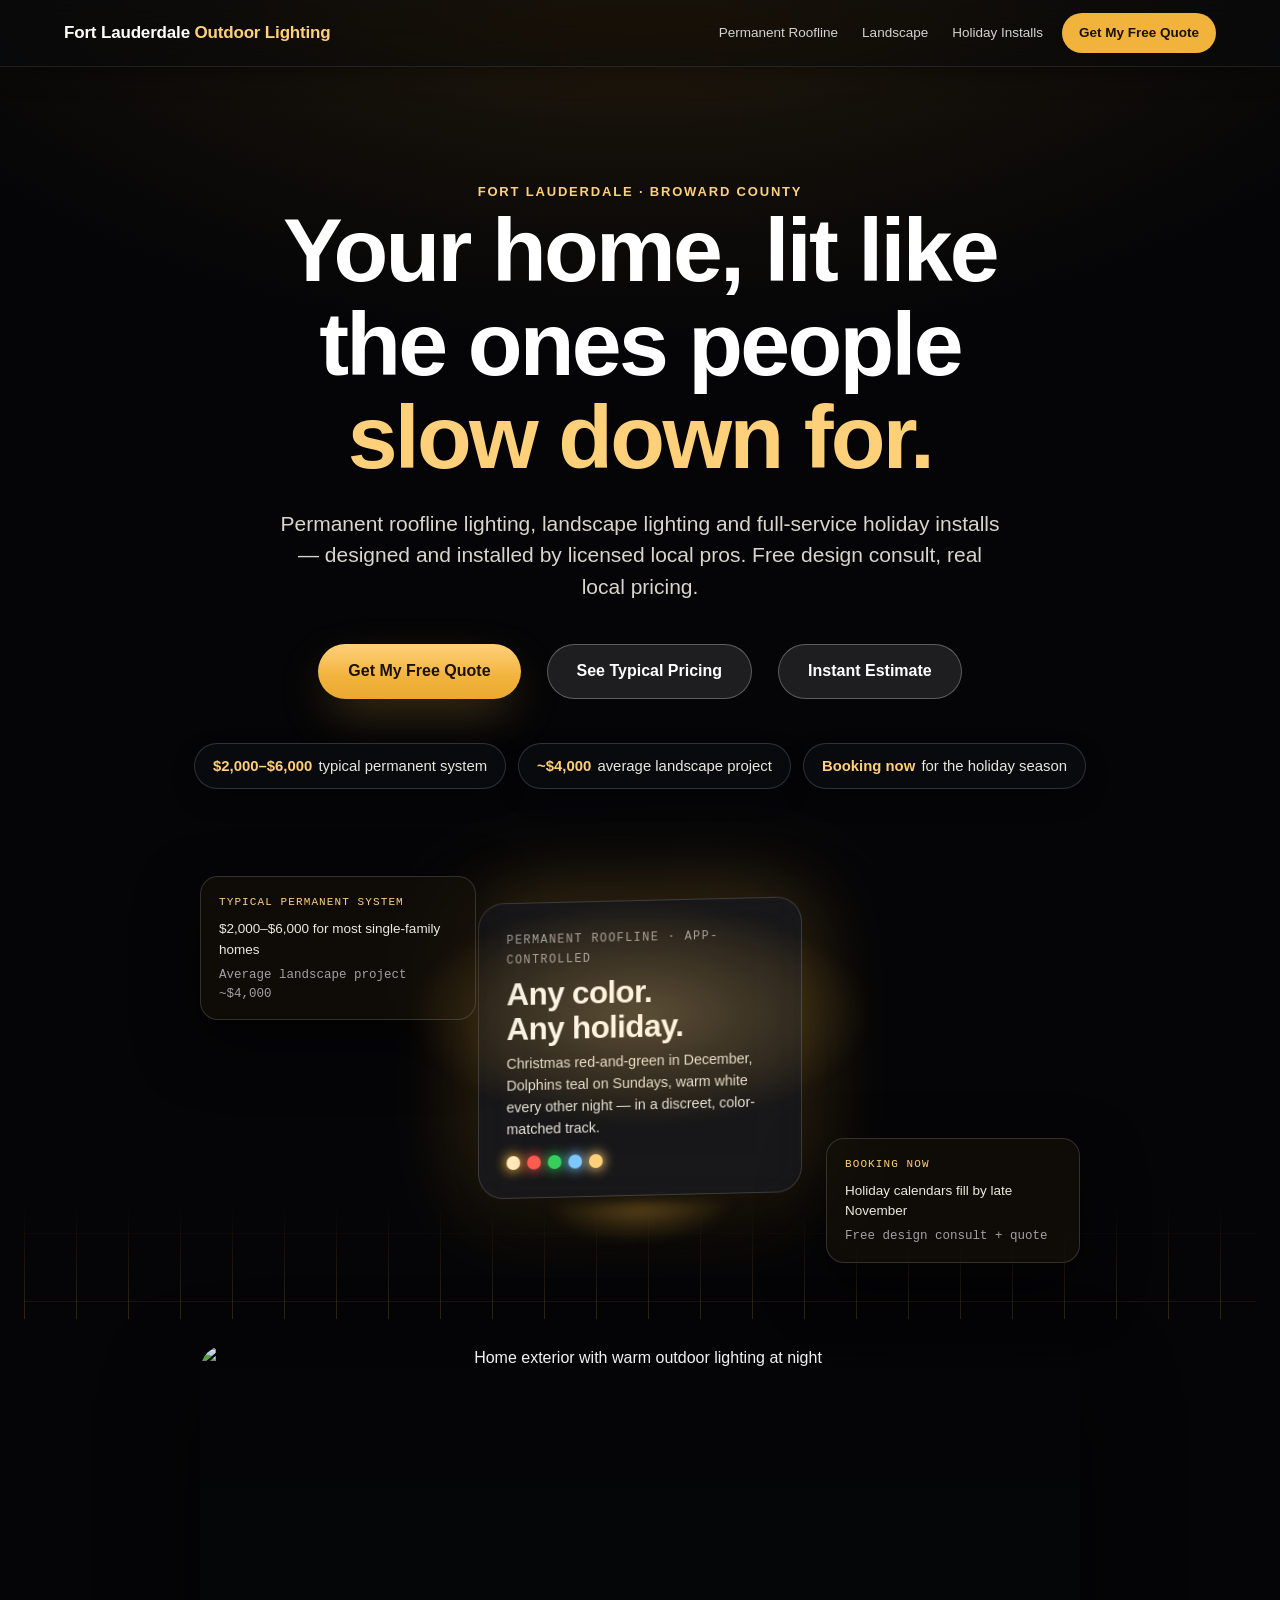
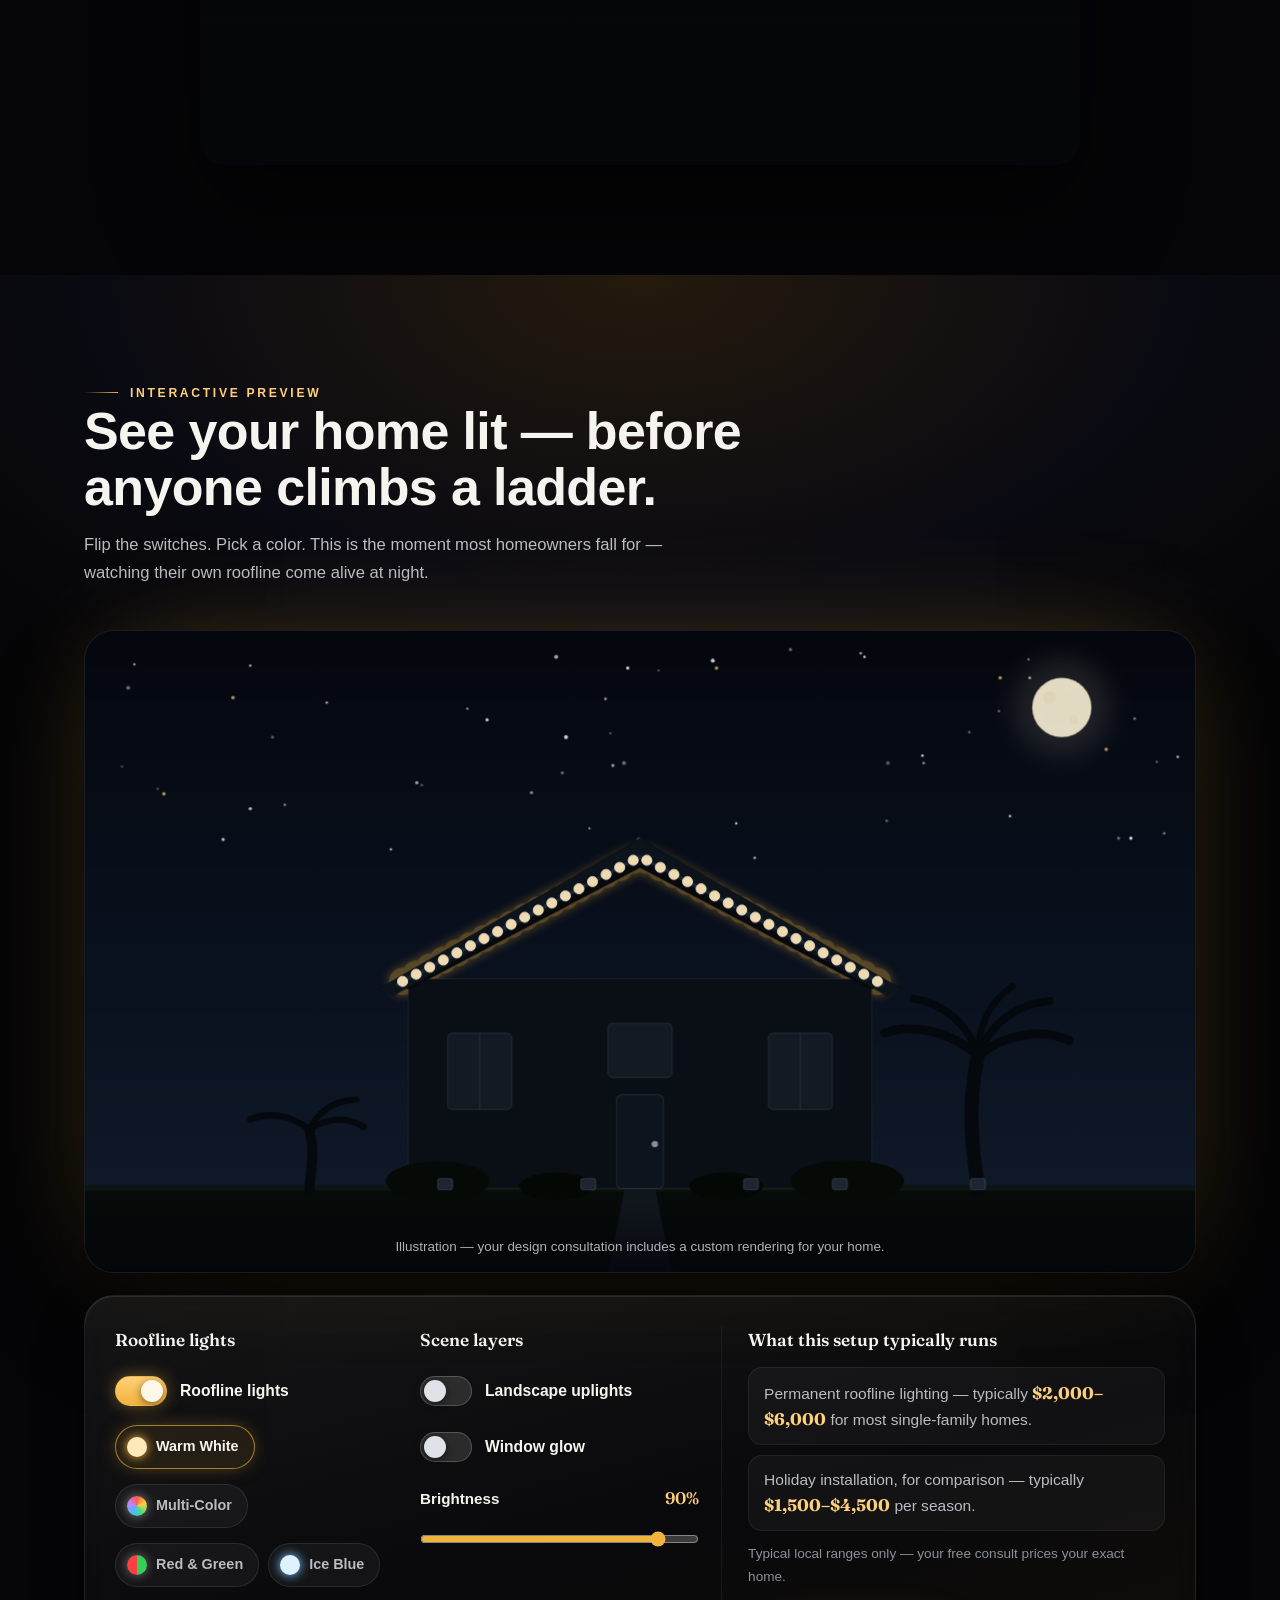
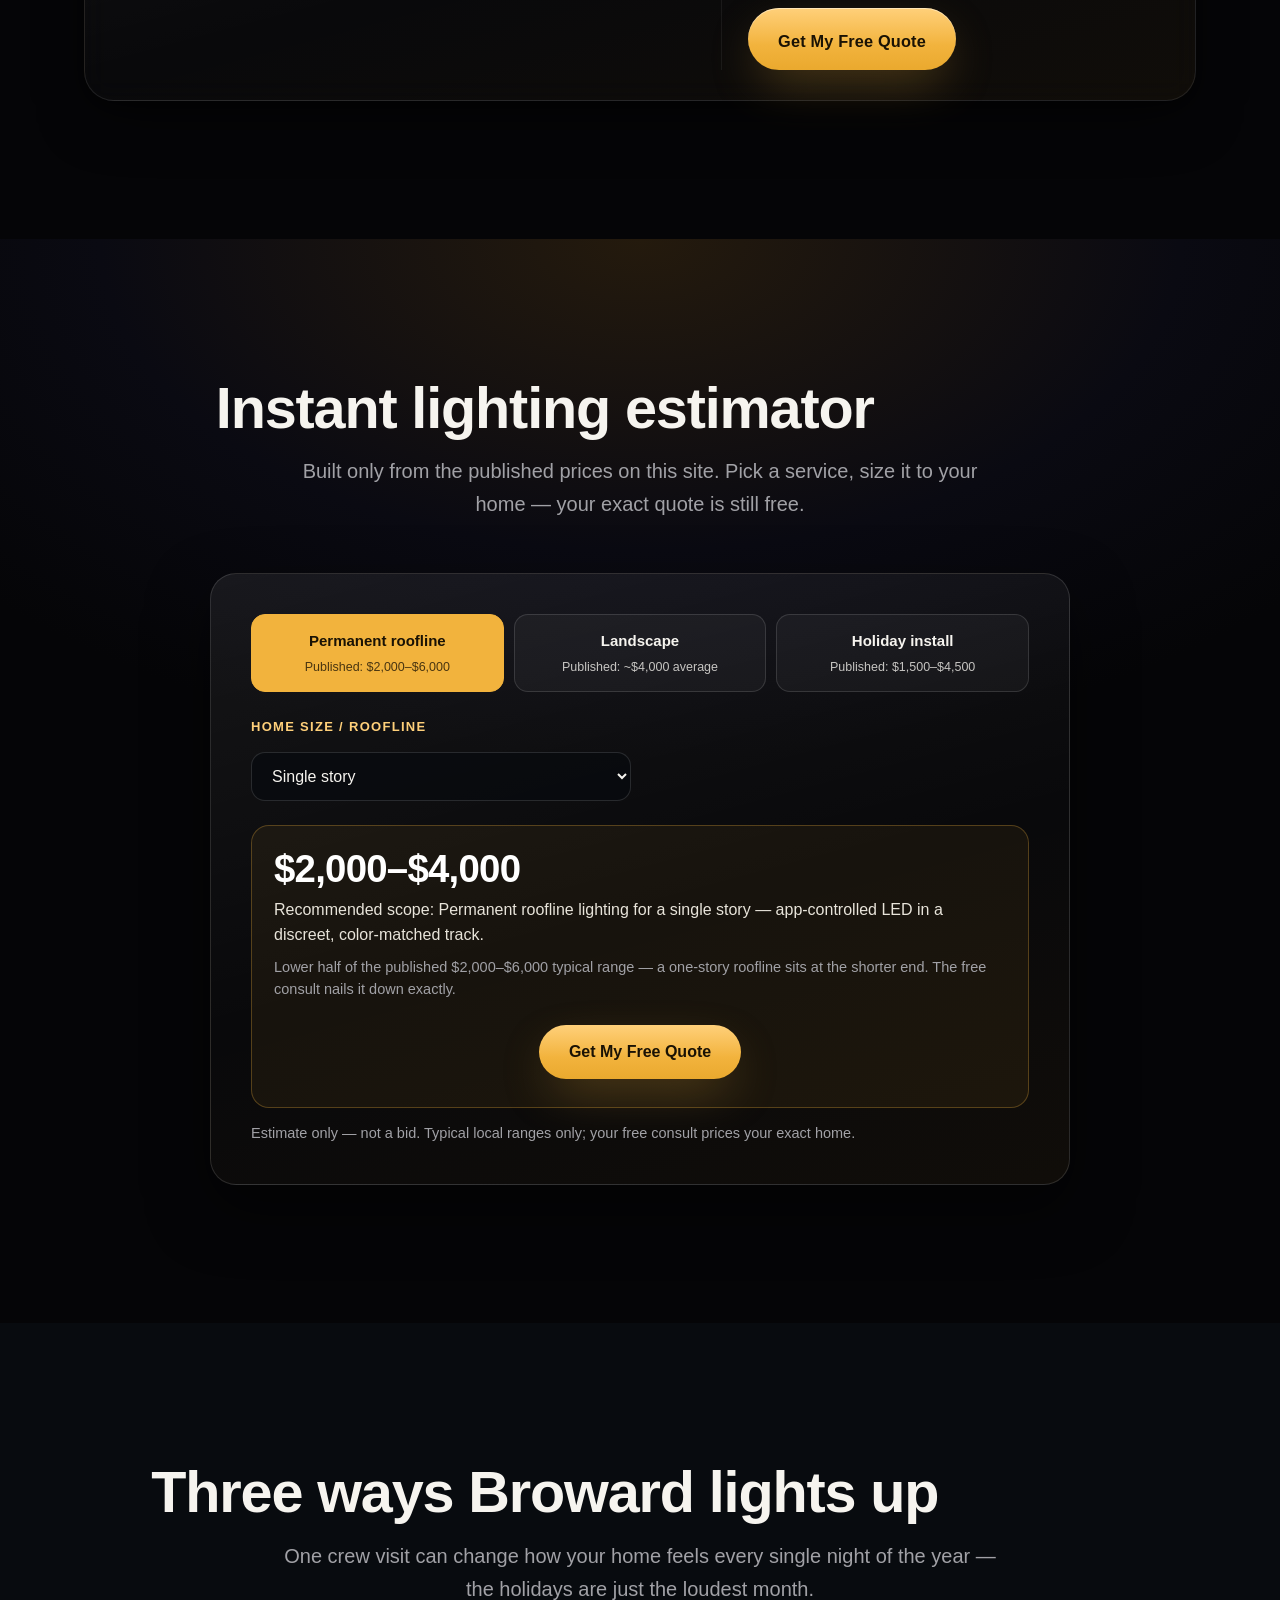
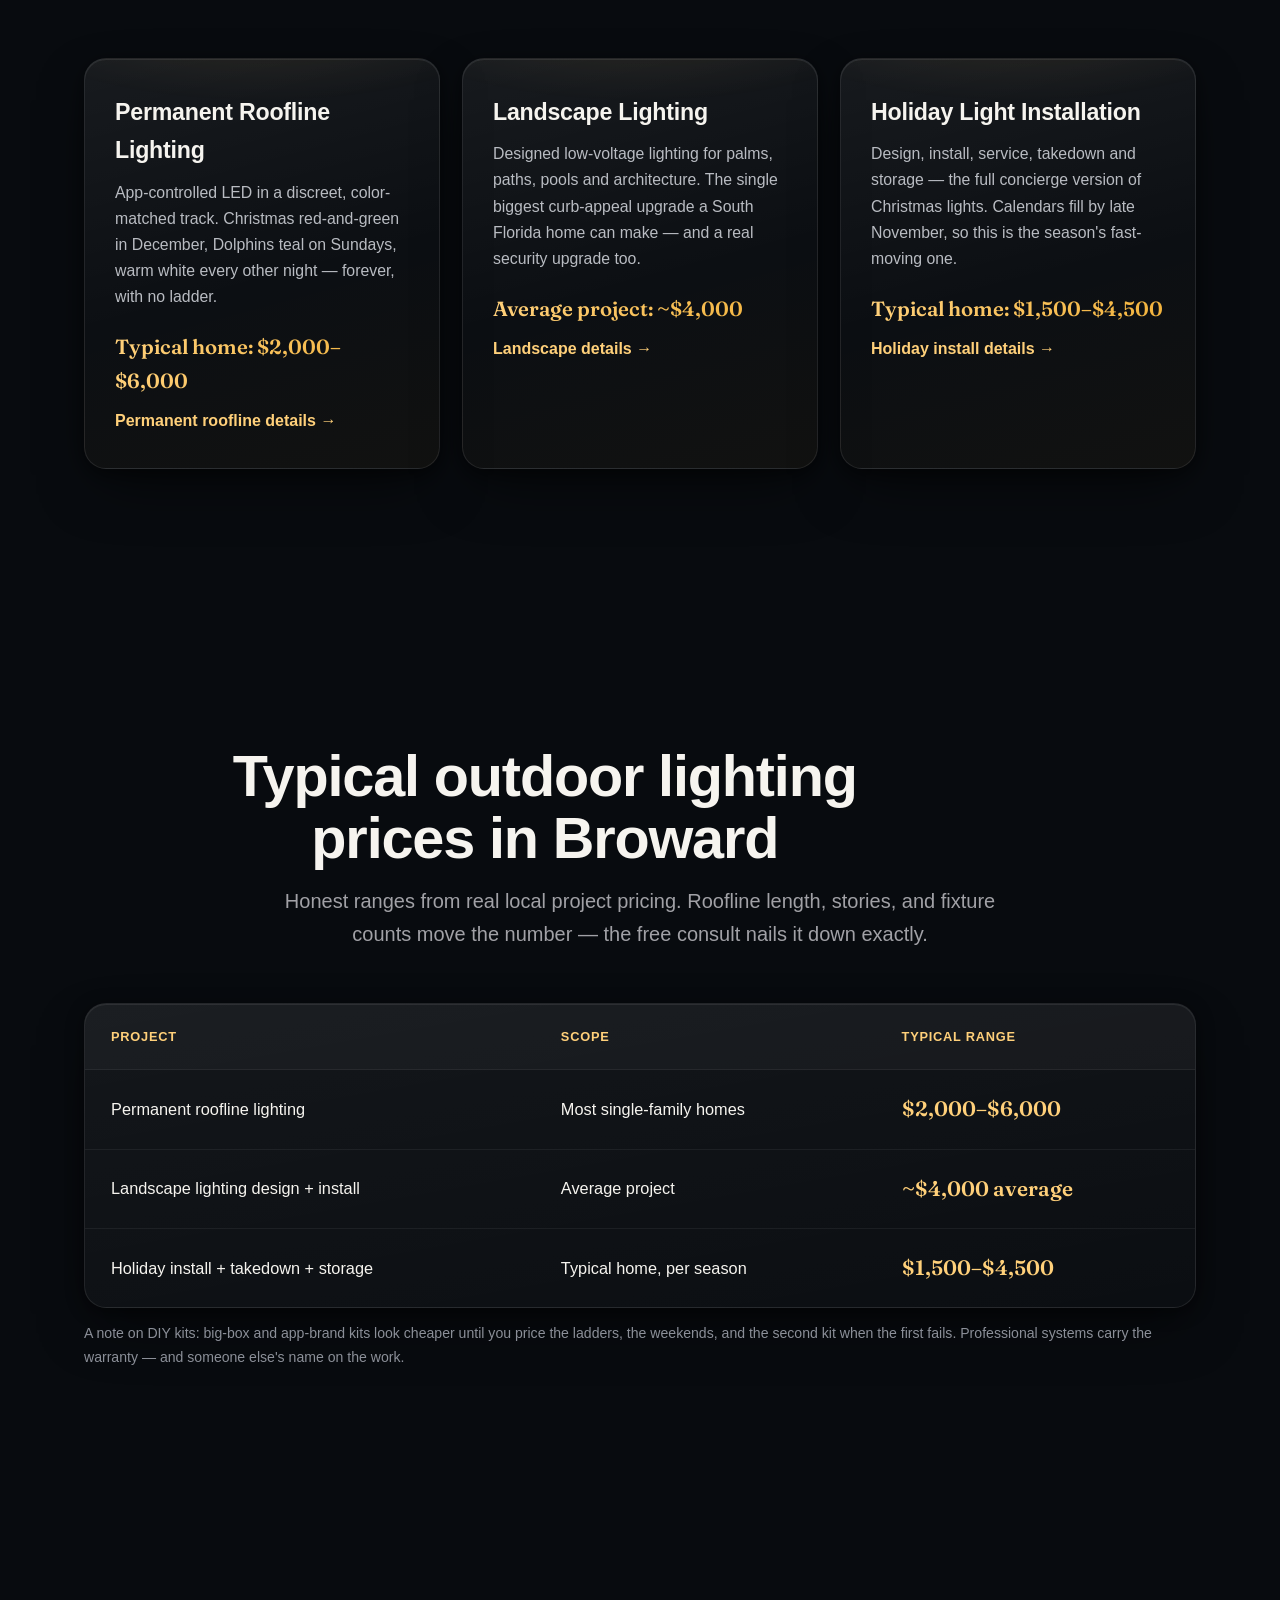
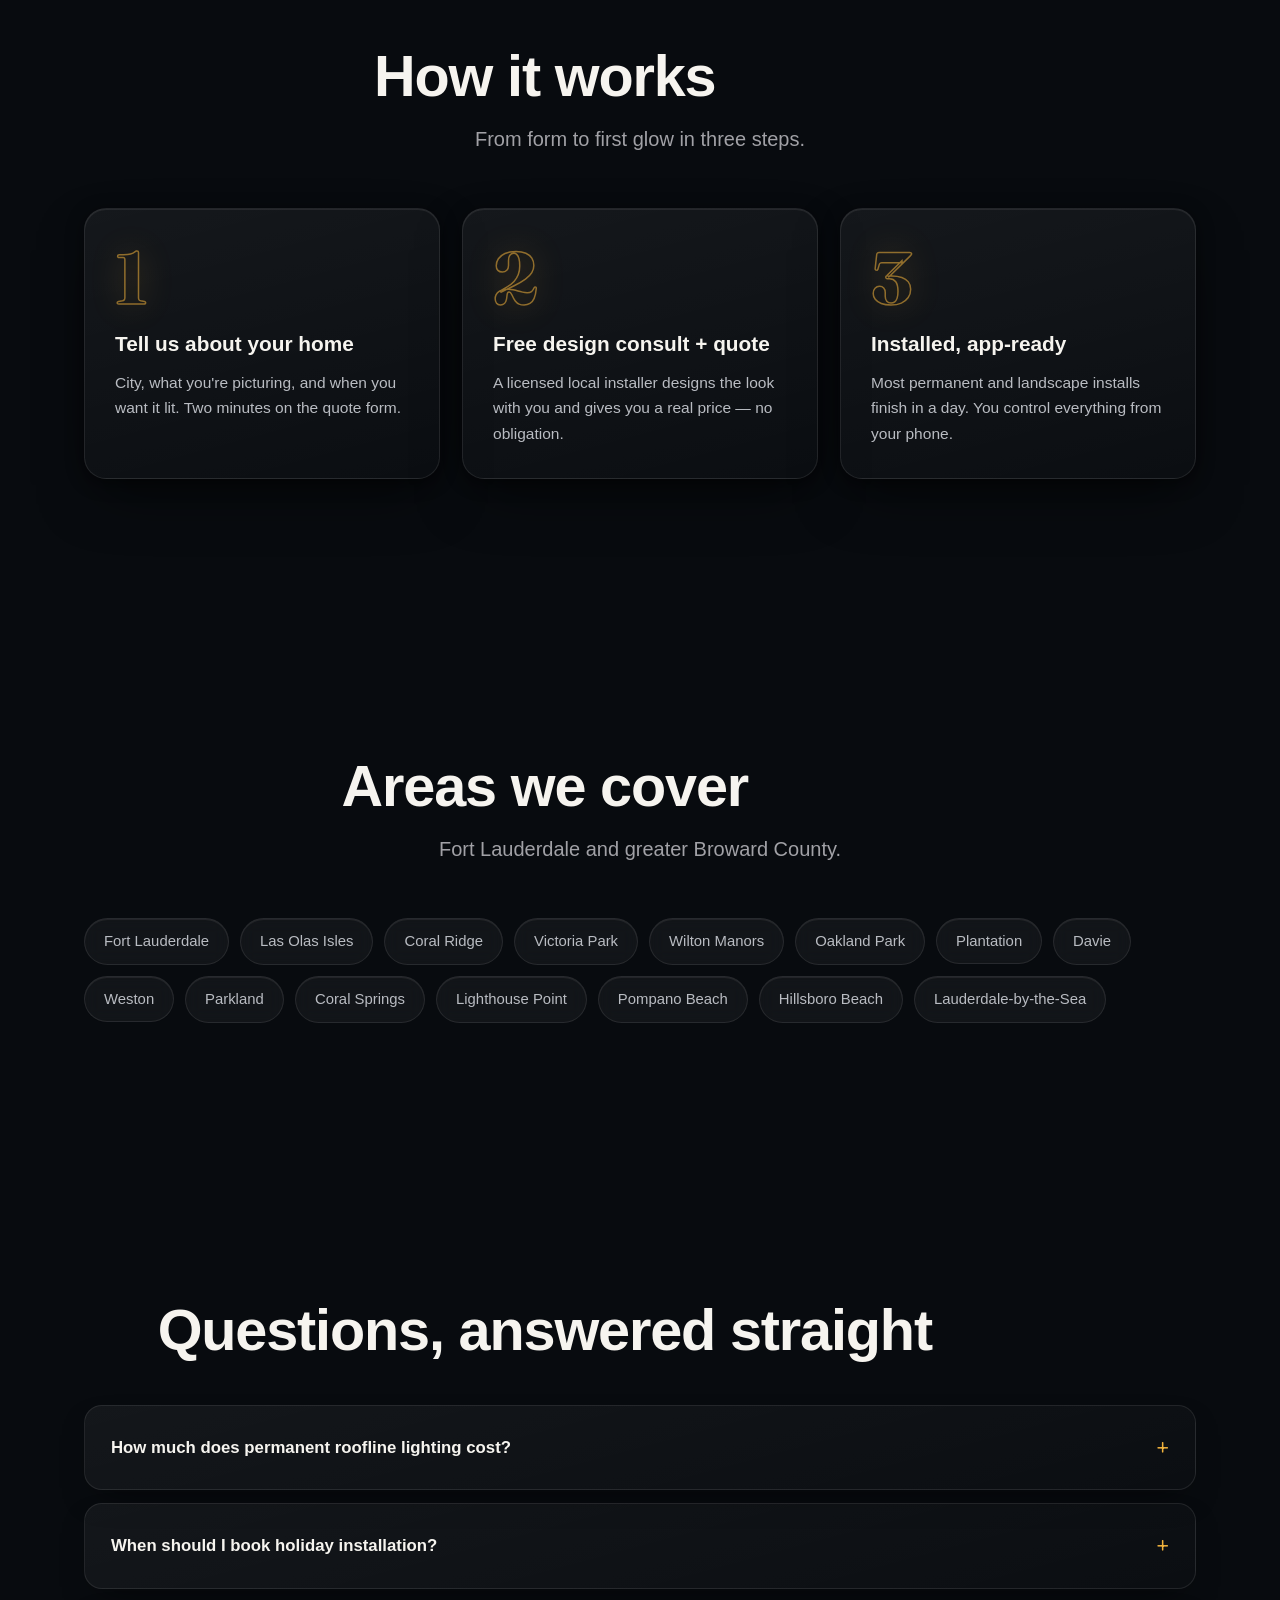
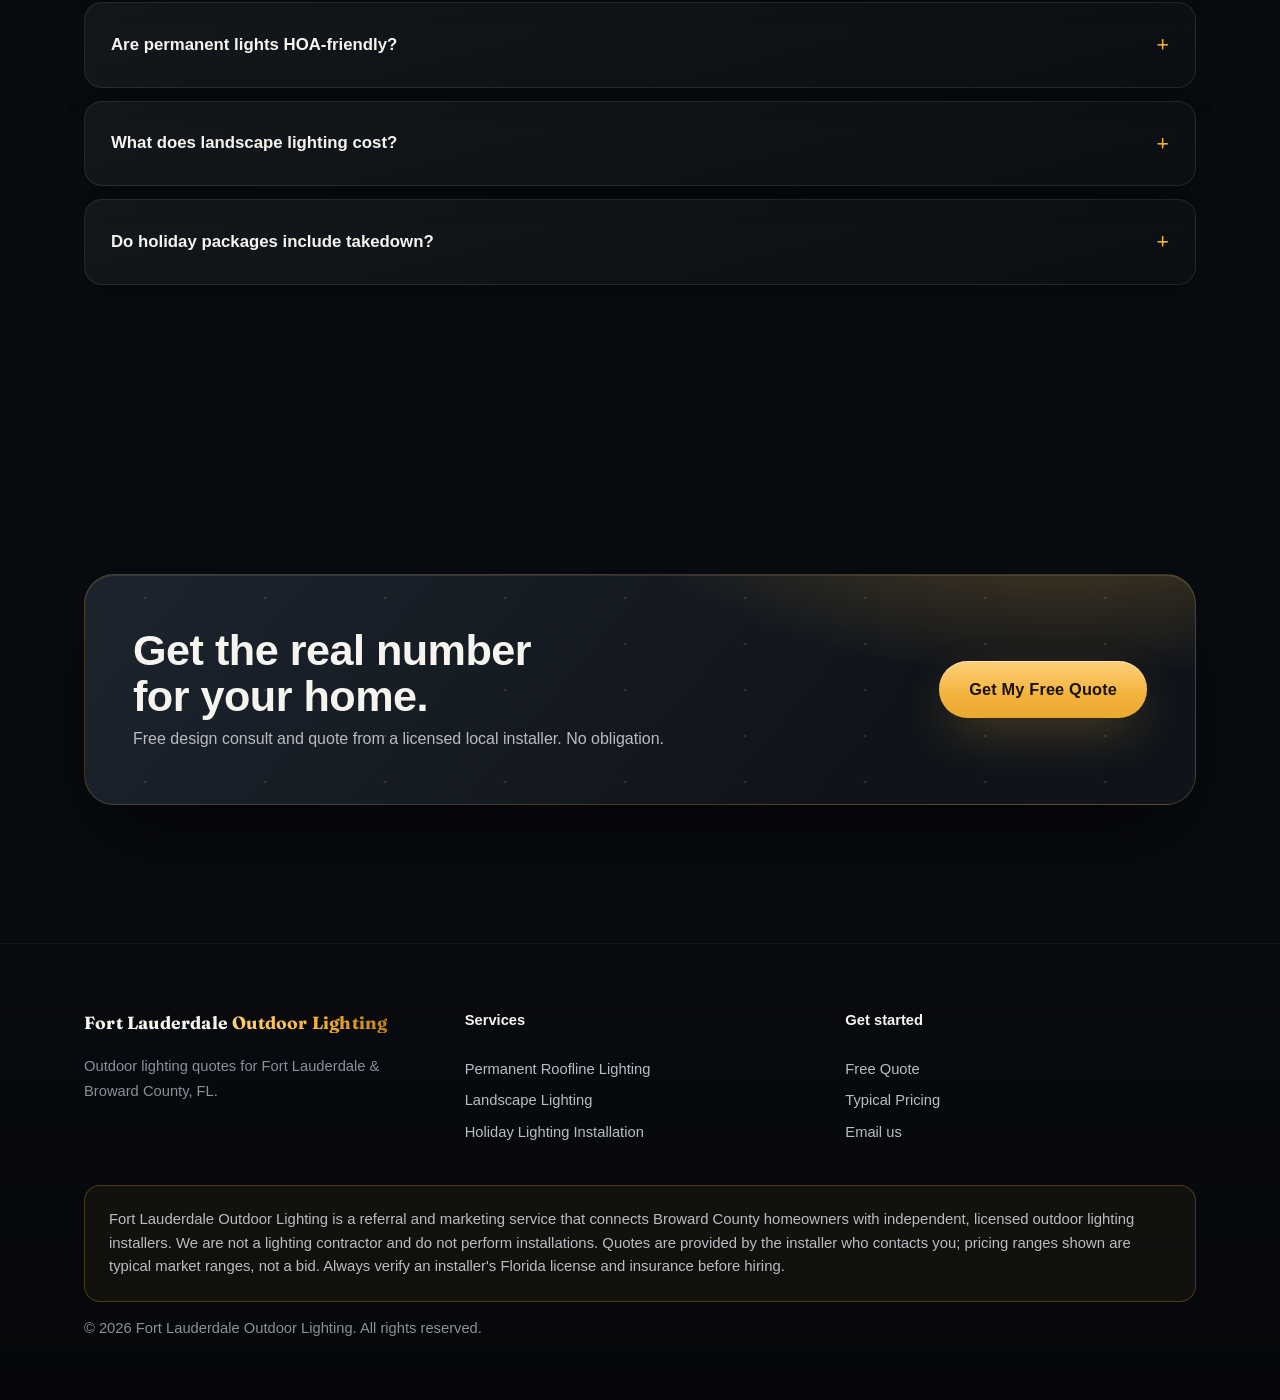
==== commit 32d26af8: "Cinematic 3D interactive rebuild: Fort Lauderdale outdoor lighting (all pages + design system)" ====
--- a/index.html
+++ b/index.html
@@ -14,6 +14,7 @@
 <link rel="preconnect" href="https://fonts.googleapis.com">
 <link href="https://fonts.googleapis.com/css2?family=Fraunces:wght@600;700&family=Inter:wght@400;600;700&display=swap" rel="stylesheet">
 <link rel="stylesheet" href="style.css">
+<link rel="stylesheet" href="cinematic.css">
 <script type="application/ld+json">
 {"@context":"https://schema.org","@type":"Service","name":"Outdoor Lighting Quote Service — Fort Lauderdale & Broward County","serviceType":"Outdoor lighting installation referrals","areaServed":["Fort Lauderdale, FL","Wilton Manors, FL","Oakland Park, FL","Plantation, FL","Davie, FL","Weston, FL","Parkland, FL","Coral Springs, FL","Lighthouse Point, FL","Pompano Beach, FL","Hillsboro Beach, FL","Lauderdale-by-the-Sea, FL"],"provider":{"@type":"Organization","name":"Fort Lauderdale Outdoor Lighting"},"url":"https://lifeofmorr.github.io/fort-lauderdale-outdoor-lighting/"}
 </script>
@@ -26,38 +27,263 @@
 {"@type":"Question","name":"Do holiday installs include takedown?","acceptedAnswer":{"@type":"Answer","text":"Professional holiday packages typically include design, installation, in-season service, January takedown and storage — you never touch a ladder or a bin of tangled lights."}}]}
 </script>
 </head>
-<body>
-<header><div class="wrap nav">
-<a class="logo" href="index.html">Fort Lauderdale <span>Outdoor Lighting</span></a>
-<nav class="nav-links">
+<body class="cine">
+<header class="cine-nav"><div class="cine-nav-in">
+<a class="cine-logo" href="index.html">Fort Lauderdale <span>Outdoor Lighting</span></a>
+<nav aria-label="Main">
 <a href="permanent-roofline-lighting.html">Permanent Roofline</a>
 <a href="landscape-lighting.html">Landscape</a>
 <a href="holiday-lighting-installation.html">Holiday Installs</a>
-<a class="btn" href="get-a-quote.html">Get My Free Quote</a>
+<a class="cta" href="get-a-quote.html">Get My Free Quote</a>
 </nav></div></header>
-<div class="hero"><div class="wrap">
+<div class="cine-hero"><div class="wrap">
 <p class="eyebrow">Fort Lauderdale · Broward County</p>
 <h1>Your home, lit like the ones people <em>slow down for.</em></h1>
 <p class="lede">Permanent roofline lighting, landscape lighting and full-service holiday installs — designed and installed by licensed local pros. Free design consult, real local pricing.</p>
-<div class="hero-cta"><a class="btn" href="get-a-quote.html">Get My Free Quote</a><a class="btn ghost" href="#pricing">See Typical Pricing</a></div>
+<div class="hero-cta"><a class="cine-btn" href="get-a-quote.html">Get My Free Quote</a><a class="cine-btn ghost" href="#pricing">See Typical Pricing</a><a class="cine-btn ghost" href="#estimator">Instant Estimate</a></div>
 <div class="hero-points"><span><b>$2,000–$6,000</b> typical permanent system</span><span><b>~$4,000</b> average landscape project</span><span><b>Booking now</b> for the holiday season</span></div>
+<div class="scene" aria-hidden="true">
+  <div class="plx" data-depth="0.3"><div class="floor-grid"></div></div>
+  <div class="glow-orb"></div>
+  <div class="plx" data-depth="0.6"><div class="core"><div class="core-card">
+    <div class="cap">Permanent Roofline · App-Controlled</div>
+    <div class="big">Any color.<br>Any holiday.</div>
+    <p>Christmas red-and-green in December, Dolphins teal on Sundays, warm white every other night — in a discreet, color-matched track.</p>
+    <div class="dot-row"><i style="background:#ffe9bb;color:rgba(242,179,61,.85)"></i><i style="background:#ff5a4e;color:rgba(255,90,78,.7)"></i><i style="background:#35d05a;color:rgba(53,208,90,.7)"></i><i style="background:#7cc7ff;color:rgba(124,199,255,.8)"></i><i style="background:#ffd07a;color:rgba(255,208,122,.85)"></i></div>
+    <div class="reflect"></div>
+  </div></div></div>
+  <div class="plx" data-depth="1"><div class="glass g-price"><div class="g-cap">Typical permanent system</div><p>$2,000–$6,000 for most single-family homes</p><p>Average landscape project ~$4,000</p></div></div>
+  <div class="plx" data-depth="0.8"><div class="glass g-book"><div class="g-cap">Booking now</div><p>Holiday calendars fill by late November</p><p>Free design consult + quote</p></div></div>
+</div>
 <div class="hero-img"><img src="https://images.unsplash.com/photo-1784748651825-6975ce926dd5?fm=jpg&q=70&w=1600&auto=format&fit=crop" alt="Home exterior with warm outdoor lighting at night" loading="lazy"></div>
 </div></div>
 
+<section class="sim-section cine-sec dark-band" id="simulator" aria-labelledby="sim-heading">
+<div class="wrap">
+<p class="eyebrow">Interactive preview</p>
+<h2 id="sim-heading">See your home lit — before anyone climbs a ladder.</h2>
+<p class="sub">Flip the switches. Pick a color. This is the moment most homeowners fall for — watching their own roofline come alive at night.</p>
+
+<div class="sim-stage" id="simStage">
+<svg class="sim-svg" viewBox="0 0 900 520" role="img" aria-label="Illustrated night scene of a house front with switchable roofline lights, landscape uplights and glowing windows" preserveAspectRatio="xMidYMid slice">
+<defs>
+<linearGradient id="simSky" x1="0" y1="0" x2="0" y2="1">
+<stop offset="0" stop-color="#04060c"/><stop offset=".55" stop-color="#0a1220"/><stop offset="1" stop-color="#131c2b"/>
+</linearGradient>
+<linearGradient id="simUp" x1="0" y1="1" x2="0" y2="0">
+<stop offset="0" stop-color="#ffbe55" stop-opacity=".55"/><stop offset=".6" stop-color="#ffbe55" stop-opacity=".18"/><stop offset="1" stop-color="#ffbe55" stop-opacity="0"/>
+</linearGradient>
+<linearGradient id="simUpPalm" x1="0" y1="1" x2="0" y2="0">
+<stop offset="0" stop-color="#ffd07a" stop-opacity=".5"/><stop offset="1" stop-color="#ffd07a" stop-opacity="0"/>
+</linearGradient>
+<radialGradient id="simPool" cx=".5" cy=".5" r=".5">
+<stop offset="0" stop-color="#ffbe55" stop-opacity=".5"/><stop offset="1" stop-color="#ffbe55" stop-opacity="0"/>
+</radialGradient>
+<filter id="simGlow" x="-90%" y="-90%" width="280%" height="280%">
+<feGaussianBlur stdDeviation="4.5" result="b"/>
+<feMerge><feMergeNode in="b"/><feMergeNode in="SourceGraphic"/></feMerge>
+</filter>
+<filter id="simSoft" x="-60%" y="-60%" width="220%" height="220%">
+<feGaussianBlur stdDeviation="10"/>
+</filter>
+</defs>
+
+<g class="sim-layer sim-layer-sky" data-depth="4">
+<rect x="-20" y="-20" width="940" height="560" fill="url(#simSky)"/>
+<circle cx="572" cy="15" r="1.3" fill="#fff" opacity="0.41"/><circle cx="134" cy="28" r="1" fill="#fff" opacity="0.63"/><circle cx="40" cy="27" r="1" fill="#fff" opacity="0.58"/><circle cx="35" cy="46" r="1.6" fill="#fff" opacity="0.39"/><circle cx="528" cy="156" r="1" fill="#fff" opacity="0.74"/><circle cx="152" cy="86" r="1.3" fill="#fff" opacity="0.35"/><circle cx="851" cy="71" r="1" fill="#fff" opacity="0.50"/><circle cx="326" cy="72" r="1.3" fill="#fff" opacity="0.77"/><circle cx="651" cy="107" r="1.6" fill="#fff" opacity="0.30"/><circle cx="269" cy="123" r="1.3" fill="#fff" opacity="0.63"/><circle cx="629" cy="18" r="1" fill="#fff" opacity="0.75"/><circle cx="875" cy="164" r="1" fill="#fff" opacity="0.50"/><circle cx="409" cy="160" r="1" fill="#fff" opacity="0.49"/><circle cx="196" cy="58" r="1" fill="#fff" opacity="0.65"/><circle cx="162" cy="141" r="1" fill="#fff" opacity="0.55"/><circle cx="248" cy="177" r="1" fill="#fff" opacity="0.69"/><circle cx="750" cy="150" r="1" fill="#fff" opacity="0.78"/><circle cx="717" cy="82" r="1" fill="#fff" opacity="0.39"/><circle cx="838" cy="168" r="1.3" fill="#fff" opacity="0.39"/><circle cx="449" cy="169" r="1.6" fill="#fff" opacity="0.34"/><circle cx="134" cy="144" r="1.3" fill="#fff" opacity="0.74"/><circle cx="387" cy="115" r="1.3" fill="#fff" opacity="0.39"/><circle cx="886" cy="102" r="1" fill="#fff" opacity="0.74"/><circle cx="766" cy="38" r="1" fill="#fff" opacity="0.76"/><circle cx="382" cy="21" r="1.6" fill="#fff" opacity="0.64"/><circle cx="422" cy="55" r="1" fill="#fff" opacity="0.69"/><circle cx="112" cy="169" r="1.3" fill="#fff" opacity="0.75"/><circle cx="310" cy="63" r="1" fill="#fff" opacity="0.54"/><circle cx="848" cy="168" r="1.3" fill="#fff" opacity="0.88"/><circle cx="679" cy="101" r="1" fill="#fff" opacity="0.82"/><circle cx="273" cy="125" r="1" fill="#fff" opacity="0.35"/><circle cx="680" cy="107" r="1" fill="#fff" opacity="0.64"/><circle cx="440" cy="30" r="1.3" fill="#fff" opacity="0.82"/><circle cx="741" cy="65" r="1" fill="#fff" opacity="0.41"/><circle cx="509" cy="24" r="1.6" fill="#fff" opacity="0.78"/><circle cx="869" cy="106" r="1" fill="#fff" opacity="0.33"/><circle cx="428" cy="109" r="1.3" fill="#fff" opacity="0.59"/><circle cx="543" cy="184" r="1" fill="#fff" opacity="0.71"/><circle cx="362" cy="131" r="1.3" fill="#fff" opacity="0.53"/><circle cx="465" cy="32" r="1" fill="#fff" opacity="0.29"/><circle cx="30" cy="110" r="1" fill="#fff" opacity="0.25"/><circle cx="632" cy="21" r="1" fill="#fff" opacity="0.84"/><circle cx="765" cy="23" r="1" fill="#fff" opacity="0.43"/><circle cx="437" cy="107" r="1.6" fill="#fff" opacity="0.41"/><circle cx="426" cy="83" r="1" fill="#fff" opacity="0.31"/><circle cx="390" cy="86" r="1.6" fill="#fff" opacity="0.81"/><circle cx="59" cy="128" r="1" fill="#fff" opacity="0.29"/><circle cx="650" cy="154" r="1" fill="#fff" opacity="0.41"/><circle cx="120" cy="54" r="1.4" fill="#ffd07a" opacity=".7"/><circle cx="742" cy="38" r="1.4" fill="#ffd07a" opacity=".7"/><circle cx="828" cy="96" r="1.4" fill="#ffd07a" opacity=".7"/><circle cx="64" cy="132" r="1.4" fill="#ffd07a" opacity=".7"/><circle cx="512" cy="30" r="1.4" fill="#ffd07a" opacity=".7"/>
+<circle cx="792" cy="62" r="24" fill="#f4ead0" opacity=".92"/>
+<circle cx="792" cy="62" r="40" fill="#f4ead0" opacity=".10" filter="url(#simSoft)"/>
+<circle cx="782" cy="54" r="5" fill="#d9cfae" opacity=".5"/><circle cx="802" cy="72" r="3.5" fill="#d9cfae" opacity=".4"/>
+</g>
+
+<g class="sim-layer sim-layer-glow" data-depth="12">
+<!-- landscape uplight cones (toggled) -->
+<g class="sim-uplights" id="simUplights" opacity="0">
+<polygon points="292,452 254,292 330,292" fill="url(#simUp)"/>
+<polygon points="408,452 372,300 444,300" fill="url(#simUp)"/>
+<polygon points="540,452 504,300 576,300" fill="url(#simUp)"/>
+<polygon points="612,452 580,318 644,318" fill="url(#simUp)"/>
+<polygon points="724,452 700,330 748,330" fill="url(#simUpPalm)"/>
+<ellipse cx="292" cy="452" rx="46" ry="10" fill="url(#simPool)"/>
+<ellipse cx="408" cy="452" rx="42" ry="9" fill="url(#simPool)"/>
+<ellipse cx="540" cy="452" rx="42" ry="9" fill="url(#simPool)"/>
+<ellipse cx="612" cy="452" rx="36" ry="8" fill="url(#simPool)"/>
+<ellipse cx="724" cy="452" rx="34" ry="8" fill="url(#simPool)"/>
+</g>
+<!-- window glow (toggled) -->
+<g class="sim-windows-glow" id="simWindowsGlow" opacity="0">
+<rect x="294" y="326" width="52" height="62" rx="4" fill="#ffca7a" filter="url(#simGlow)"/>
+<rect x="554" y="326" width="52" height="62" rx="4" fill="#ffca7a" filter="url(#simGlow)"/>
+<rect x="424" y="318" width="52" height="44" rx="4" fill="#ffd68f" filter="url(#simGlow)"/>
+<rect x="431" y="376" width="38" height="74" rx="4" fill="#ffbe55" opacity=".85" filter="url(#simGlow)"/>
+</g>
+<!-- roofline halo (toggled) -->
+<g class="sim-roof-halo" id="simRoofHalo" opacity=".38" filter="url(#simGlow)"><circle class="sim-bulb-halo" data-i="0" cx="257.5" cy="284.1" r="11" fill="#f2b33d"/><circle class="sim-bulb-halo" data-i="1" cx="268.5" cy="278.3" r="11" fill="#f2b33d"/><circle class="sim-bulb-halo" data-i="2" cx="279.5" cy="272.6" r="11" fill="#f2b33d"/><circle class="sim-bulb-halo" data-i="3" cx="290.5" cy="266.8" r="11" fill="#f2b33d"/><circle class="sim-bulb-halo" data-i="4" cx="301.5" cy="261.0" r="11" fill="#f2b33d"/><circle class="sim-bulb-halo" data-i="5" cx="312.5" cy="255.2" r="11" fill="#f2b33d"/><circle class="sim-bulb-halo" data-i="6" cx="323.5" cy="249.4" r="11" fill="#f2b33d"/><circle class="sim-bulb-halo" data-i="7" cx="334.5" cy="243.7" r="11" fill="#f2b33d"/><circle class="sim-bulb-halo" data-i="8" cx="345.5" cy="237.9" r="11" fill="#f2b33d"/><circle class="sim-bulb-halo" data-i="9" cx="356.5" cy="232.1" r="11" fill="#f2b33d"/><circle class="sim-bulb-halo" data-i="10" cx="367.5" cy="226.3" r="11" fill="#f2b33d"/><circle class="sim-bulb-halo" data-i="11" cx="378.5" cy="220.6" r="11" fill="#f2b33d"/><circle class="sim-bulb-halo" data-i="12" cx="389.5" cy="214.8" r="11" fill="#f2b33d"/><circle class="sim-bulb-halo" data-i="13" cx="400.5" cy="209.0" r="11" fill="#f2b33d"/><circle class="sim-bulb-halo" data-i="14" cx="411.5" cy="203.2" r="11" fill="#f2b33d"/><circle class="sim-bulb-halo" data-i="15" cx="422.5" cy="197.4" r="11" fill="#f2b33d"/><circle class="sim-bulb-halo" data-i="16" cx="433.5" cy="191.7" r="11" fill="#f2b33d"/><circle class="sim-bulb-halo" data-i="17" cx="444.5" cy="185.9" r="11" fill="#f2b33d"/><circle class="sim-bulb-halo" data-i="18" cx="455.5" cy="185.9" r="11" fill="#f2b33d"/><circle class="sim-bulb-halo" data-i="19" cx="466.5" cy="191.7" r="11" fill="#f2b33d"/><circle class="sim-bulb-halo" data-i="20" cx="477.5" cy="197.4" r="11" fill="#f2b33d"/><circle class="sim-bulb-halo" data-i="21" cx="488.5" cy="203.2" r="11" fill="#f2b33d"/><circle class="sim-bulb-halo" data-i="22" cx="499.5" cy="209.0" r="11" fill="#f2b33d"/><circle class="sim-bulb-halo" data-i="23" cx="510.5" cy="214.8" r="11" fill="#f2b33d"/><circle class="sim-bulb-halo" data-i="24" cx="521.5" cy="220.6" r="11" fill="#f2b33d"/><circle class="sim-bulb-halo" data-i="25" cx="532.5" cy="226.3" r="11" fill="#f2b33d"/><circle class="sim-bulb-halo" data-i="26" cx="543.5" cy="232.1" r="11" fill="#f2b33d"/><circle class="sim-bulb-halo" data-i="27" cx="554.5" cy="237.9" r="11" fill="#f2b33d"/><circle class="sim-bulb-halo" data-i="28" cx="565.5" cy="243.7" r="11" fill="#f2b33d"/><circle class="sim-bulb-halo" data-i="29" cx="576.5" cy="249.4" r="11" fill="#f2b33d"/><circle class="sim-bulb-halo" data-i="30" cx="587.5" cy="255.2" r="11" fill="#f2b33d"/><circle class="sim-bulb-halo" data-i="31" cx="598.5" cy="261.0" r="11" fill="#f2b33d"/><circle class="sim-bulb-halo" data-i="32" cx="609.5" cy="266.8" r="11" fill="#f2b33d"/><circle class="sim-bulb-halo" data-i="33" cx="620.5" cy="272.6" r="11" fill="#f2b33d"/><circle class="sim-bulb-halo" data-i="34" cx="631.5" cy="278.3" r="11" fill="#f2b33d"/><circle class="sim-bulb-halo" data-i="35" cx="642.5" cy="284.1" r="11" fill="#f2b33d"/></g>
+</g>
+
+<g class="sim-layer sim-layer-house" data-depth="8">
+<!-- lawn -->
+<rect x="-20" y="450" width="940" height="90" fill="#060a08"/>
+<rect x="-20" y="450" width="940" height="4" fill="#0d1510"/>
+<polygon points="424,520 476,520 462,450 438,450" fill="#11161d"/>
+<!-- palm tree (right) -->
+<g stroke="#05080c" fill="none" stroke-linecap="round">
+<path d="M724,452 C718,410 716,382 724,344" stroke-width="11"/>
+<path d="M724,344 C700,324 672,318 648,326" stroke-width="7"/>
+<path d="M724,344 C716,318 696,302 672,298" stroke-width="6"/>
+<path d="M724,344 C734,318 756,302 782,300" stroke-width="6"/>
+<path d="M724,344 C748,326 776,322 798,332" stroke-width="7"/>
+<path d="M724,344 C724,320 734,300 752,288" stroke-width="5"/>
+</g>
+<!-- side shrub palm (left) -->
+<g stroke="#05080c" fill="none" stroke-linecap="round">
+<path d="M182,452 C184,432 186,420 182,404" stroke-width="8"/>
+<path d="M182,404 C166,392 148,390 134,396" stroke-width="5"/>
+<path d="M182,404 C190,388 204,380 220,380" stroke-width="5"/>
+<path d="M182,404 C198,394 214,394 226,402" stroke-width="5"/>
+</g>
+<!-- house body -->
+<rect x="262" y="282" width="376" height="170" fill="#0a0f16"/>
+<rect x="262" y="282" width="376" height="170" fill="none" stroke="rgba(255,255,255,.06)"/>
+<!-- roof (thick silhouette) -->
+<polygon points="238,290 450,168 662,290 636,290 450,192 264,290" fill="#05080d"/>
+<polygon points="238,290 450,168 662,290 650,296 450,182 250,296" fill="#0d131b"/>
+<!-- fascia line the bulbs sit on -->
+<polyline points="252,287 450,183 648,287" fill="none" stroke="#1a2431" stroke-width="3"/>
+<!-- windows (dark base) -->
+<rect x="294" y="326" width="52" height="62" rx="4" fill="#131a24" stroke="rgba(255,255,255,.08)"/>
+<line x1="320" y1="326" x2="320" y2="388" stroke="rgba(255,255,255,.08)"/>
+<rect x="554" y="326" width="52" height="62" rx="4" fill="#131a24" stroke="rgba(255,255,255,.08)"/>
+<line x1="580" y1="326" x2="580" y2="388" stroke="rgba(255,255,255,.08)"/>
+<rect x="424" y="318" width="52" height="44" rx="4" fill="#131a24" stroke="rgba(255,255,255,.08)"/>
+<!-- door -->
+<rect x="431" y="376" width="38" height="76" rx="4" fill="#0d141d" stroke="rgba(255,255,255,.09)"/>
+<circle cx="462" cy="416" r="2.6" fill="#8b8f98"/>
+<!-- shrubs -->
+<ellipse cx="286" cy="446" rx="42" ry="16" fill="#050a07"/>
+<ellipse cx="618" cy="446" rx="46" ry="17" fill="#050a07"/>
+<ellipse cx="382" cy="450" rx="30" ry="11" fill="#040805"/>
+<ellipse cx="520" cy="450" rx="30" ry="11" fill="#040805"/>
+<!-- uplight fixtures -->
+<g fill="#1c2531" stroke="rgba(255,255,255,.12)">
+<rect x="286" y="444" width="12" height="9" rx="2"/><rect x="402" y="444" width="12" height="9" rx="2"/>
+<rect x="534" y="444" width="12" height="9" rx="2"/><rect x="606" y="444" width="12" height="9" rx="2"/>
+<rect x="718" y="444" width="12" height="9" rx="2"/>
+</g>
+</g>
+
+<g class="sim-layer sim-layer-bulbs" data-depth="12">
+<g class="sim-roof-core" id="simRoofCore"><circle class="sim-bulb-core" data-i="0" cx="257.5" cy="284.1" r="4.1" fill="#ffe9bb" stroke="#fff6dd" stroke-width=".7"/><circle class="sim-bulb-core" data-i="1" cx="268.5" cy="278.3" r="4.1" fill="#ffe9bb" stroke="#fff6dd" stroke-width=".7"/><circle class="sim-bulb-core" data-i="2" cx="279.5" cy="272.6" r="4.1" fill="#ffe9bb" stroke="#fff6dd" stroke-width=".7"/><circle class="sim-bulb-core" data-i="3" cx="290.5" cy="266.8" r="4.1" fill="#ffe9bb" stroke="#fff6dd" stroke-width=".7"/><circle class="sim-bulb-core" data-i="4" cx="301.5" cy="261.0" r="4.1" fill="#ffe9bb" stroke="#fff6dd" stroke-width=".7"/><circle class="sim-bulb-core" data-i="5" cx="312.5" cy="255.2" r="4.1" fill="#ffe9bb" stroke="#fff6dd" stroke-width=".7"/><circle class="sim-bulb-core" data-i="6" cx="323.5" cy="249.4" r="4.1" fill="#ffe9bb" stroke="#fff6dd" stroke-width=".7"/><circle class="sim-bulb-core" data-i="7" cx="334.5" cy="243.7" r="4.1" fill="#ffe9bb" stroke="#fff6dd" stroke-width=".7"/><circle class="sim-bulb-core" data-i="8" cx="345.5" cy="237.9" r="4.1" fill="#ffe9bb" stroke="#fff6dd" stroke-width=".7"/><circle class="sim-bulb-core" data-i="9" cx="356.5" cy="232.1" r="4.1" fill="#ffe9bb" stroke="#fff6dd" stroke-width=".7"/><circle class="sim-bulb-core" data-i="10" cx="367.5" cy="226.3" r="4.1" fill="#ffe9bb" stroke="#fff6dd" stroke-width=".7"/><circle class="sim-bulb-core" data-i="11" cx="378.5" cy="220.6" r="4.1" fill="#ffe9bb" stroke="#fff6dd" stroke-width=".7"/><circle class="sim-bulb-core" data-i="12" cx="389.5" cy="214.8" r="4.1" fill="#ffe9bb" stroke="#fff6dd" stroke-width=".7"/><circle class="sim-bulb-core" data-i="13" cx="400.5" cy="209.0" r="4.1" fill="#ffe9bb" stroke="#fff6dd" stroke-width=".7"/><circle class="sim-bulb-core" data-i="14" cx="411.5" cy="203.2" r="4.1" fill="#ffe9bb" stroke="#fff6dd" stroke-width=".7"/><circle class="sim-bulb-core" data-i="15" cx="422.5" cy="197.4" r="4.1" fill="#ffe9bb" stroke="#fff6dd" stroke-width=".7"/><circle class="sim-bulb-core" data-i="16" cx="433.5" cy="191.7" r="4.1" fill="#ffe9bb" stroke="#fff6dd" stroke-width=".7"/><circle class="sim-bulb-core" data-i="17" cx="444.5" cy="185.9" r="4.1" fill="#ffe9bb" stroke="#fff6dd" stroke-width=".7"/><circle class="sim-bulb-core" data-i="18" cx="455.5" cy="185.9" r="4.1" fill="#ffe9bb" stroke="#fff6dd" stroke-width=".7"/><circle class="sim-bulb-core" data-i="19" cx="466.5" cy="191.7" r="4.1" fill="#ffe9bb" stroke="#fff6dd" stroke-width=".7"/><circle class="sim-bulb-core" data-i="20" cx="477.5" cy="197.4" r="4.1" fill="#ffe9bb" stroke="#fff6dd" stroke-width=".7"/><circle class="sim-bulb-core" data-i="21" cx="488.5" cy="203.2" r="4.1" fill="#ffe9bb" stroke="#fff6dd" stroke-width=".7"/><circle class="sim-bulb-core" data-i="22" cx="499.5" cy="209.0" r="4.1" fill="#ffe9bb" stroke="#fff6dd" stroke-width=".7"/><circle class="sim-bulb-core" data-i="23" cx="510.5" cy="214.8" r="4.1" fill="#ffe9bb" stroke="#fff6dd" stroke-width=".7"/><circle class="sim-bulb-core" data-i="24" cx="521.5" cy="220.6" r="4.1" fill="#ffe9bb" stroke="#fff6dd" stroke-width=".7"/><circle class="sim-bulb-core" data-i="25" cx="532.5" cy="226.3" r="4.1" fill="#ffe9bb" stroke="#fff6dd" stroke-width=".7"/><circle class="sim-bulb-core" data-i="26" cx="543.5" cy="232.1" r="4.1" fill="#ffe9bb" stroke="#fff6dd" stroke-width=".7"/><circle class="sim-bulb-core" data-i="27" cx="554.5" cy="237.9" r="4.1" fill="#ffe9bb" stroke="#fff6dd" stroke-width=".7"/><circle class="sim-bulb-core" data-i="28" cx="565.5" cy="243.7" r="4.1" fill="#ffe9bb" stroke="#fff6dd" stroke-width=".7"/><circle class="sim-bulb-core" data-i="29" cx="576.5" cy="249.4" r="4.1" fill="#ffe9bb" stroke="#fff6dd" stroke-width=".7"/><circle class="sim-bulb-core" data-i="30" cx="587.5" cy="255.2" r="4.1" fill="#ffe9bb" stroke="#fff6dd" stroke-width=".7"/><circle class="sim-bulb-core" data-i="31" cx="598.5" cy="261.0" r="4.1" fill="#ffe9bb" stroke="#fff6dd" stroke-width=".7"/><circle class="sim-bulb-core" data-i="32" cx="609.5" cy="266.8" r="4.1" fill="#ffe9bb" stroke="#fff6dd" stroke-width=".7"/><circle class="sim-bulb-core" data-i="33" cx="620.5" cy="272.6" r="4.1" fill="#ffe9bb" stroke="#fff6dd" stroke-width=".7"/><circle class="sim-bulb-core" data-i="34" cx="631.5" cy="278.3" r="4.1" fill="#ffe9bb" stroke="#fff6dd" stroke-width=".7"/><circle class="sim-bulb-core" data-i="35" cx="642.5" cy="284.1" r="4.1" fill="#ffe9bb" stroke="#fff6dd" stroke-width=".7"/></g>
+</g>
+</svg>
+<p class="sim-caption">Illustration — your design consultation includes a custom rendering for your home.</p>
+</div>
+
+<div class="sim-panel" role="group" aria-label="Lighting scene controls">
+<div class="sim-controls">
+<fieldset class="sim-fieldset">
+<legend>Roofline lights</legend>
+<label class="sim-switch">
+<input type="checkbox" id="simRoofToggle" checked>
+<span class="sim-track" aria-hidden="true"><span class="sim-thumb"></span></span>
+<span class="sim-switch-label">Roofline lights</span>
+</label>
+<div class="sim-themes" role="radiogroup" aria-label="Roofline color theme">
+<label class="sim-theme"><input type="radio" name="simTheme" value="warm" checked><span class="sim-swatch sim-swatch-warm" aria-hidden="true"></span>Warm White</label>
+<label class="sim-theme"><input type="radio" name="simTheme" value="multi"><span class="sim-swatch sim-swatch-multi" aria-hidden="true"></span>Multi-Color</label>
+<label class="sim-theme"><input type="radio" name="simTheme" value="redgreen"><span class="sim-swatch sim-swatch-rg" aria-hidden="true"></span>Red &amp; Green</label>
+<label class="sim-theme"><input type="radio" name="simTheme" value="ice"><span class="sim-swatch sim-swatch-ice" aria-hidden="true"></span>Ice Blue</label>
+</div>
+</fieldset>
+
+<fieldset class="sim-fieldset">
+<legend>Scene layers</legend>
+<label class="sim-switch">
+<input type="checkbox" id="simLandscapeToggle">
+<span class="sim-track" aria-hidden="true"><span class="sim-thumb"></span></span>
+<span class="sim-switch-label">Landscape uplights</span>
+</label>
+<label class="sim-switch">
+<input type="checkbox" id="simWindowsToggle">
+<span class="sim-track" aria-hidden="true"><span class="sim-thumb"></span></span>
+<span class="sim-switch-label">Window glow</span>
+</label>
+<div class="sim-bright">
+<label for="simBrightness">Brightness <output id="simBrightnessOut" for="simBrightness">90%</output></label>
+<input type="range" id="simBrightness" min="20" max="100" step="5" value="90" aria-describedby="simBrightnessOut">
+</div>
+</fieldset>
+</div>
+
+<div class="sim-pricing" aria-live="polite">
+<p class="sim-pricing-title">What this setup typically runs</p>
+<ul class="sim-pricing-list" id="simPricingList">
+<li data-line="roofline">Permanent roofline lighting — typically <strong>$2,000–$6,000</strong> for most single-family homes.</li>
+<li data-line="landscape" hidden>Landscape lighting — <strong>~$4,000</strong> average project.</li>
+<li data-line="holiday">Holiday installation, for comparison — typically <strong>$1,500–$4,500</strong> per season.</li>
+<li data-line="empty" hidden>Toggle a layer on above to see what that setup typically runs.</li>
+</ul>
+<p class="sim-pricing-note">Typical local ranges only — your free consult prices your exact home.</p>
+<a class="btn sim-cta" id="simCta" href="get-a-quote.html?need=Permanent%20roofline%20lighting">Get My Free Quote</a>
+</div>
+</div>
+
+</div>
+</section>
+
+
+<section class="cine-sec dark-band" id="estimator"><div class="wrap">
+<h2 class="sec-title rv">Instant lighting estimator</h2>
+<p class="lead-c rv">Built only from the published prices on this site. Pick a service, size it to your home — your exact quote is still free.</p>
+<div class="estimator rv" data-widget="lighting-estimator">
+  <div class="est-types" role="group" aria-label="Lighting service">
+    <button type="button" class="est-type" data-esvc="permanent" aria-pressed="true">Permanent roofline<small>Published: $2,000–$6,000</small></button>
+    <button type="button" class="est-type" data-esvc="landscape" aria-pressed="false">Landscape<small>Published: ~$4,000 average</small></button>
+    <button type="button" class="est-type" data-esvc="holiday" aria-pressed="false">Holiday install<small>Published: $1,500–$4,500</small></button>
+  </div>
+  <div class="est-grid">
+    <div class="est-field">
+      <label for="est-size">Home size / roofline</label>
+      <select id="est-size">
+        <option value="Single story" selected>Single story</option>
+        <option value="Two story">Two story</option>
+        <option value="Large / estate home">Large / estate home</option>
+      </select>
+    </div>
+    <div class="est-field est-zones" id="est-zones-wrap" hidden>
+      <label for="est-zones">Landscape zones</label>
+      <select id="est-zones">
+        <option value="1">Front elevation only</option>
+        <option value="2" selected>Front + palms &amp; paths</option>
+        <option value="3">Front, palms, paths + pool</option>
+        <option value="4">Full property — estate scope</option>
+      </select>
+    </div>
+  </div>
+  <div class="est-out" aria-live="polite">
+    <div class="est-range" id="est-range">$2,000–$4,000</div>
+    <p class="est-rec" id="est-rec"></p>
+    <p class="est-note" id="est-note"></p>
+    <div class="est-cta"><a class="cine-btn" id="est-cta" href="get-a-quote.html">Get My Free Quote</a></div>
+  </div>
+  <p class="est-note" style="margin-top:14px">Estimate only — not a bid. Typical local ranges only; your free consult prices your exact home.</p>
+</div>
+</div></section>
+
 <section><div class="wrap">
-<h2>Three ways Broward lights up</h2>
-<p class="sub">One crew visit can change how your home feels every single night of the year — the holidays are just the loudest month.</p>
+<h2 class="sec-title rv">Three ways Broward lights up</h2>
+<p class="sub lead-c rv">One crew visit can change how your home feels every single night of the year — the holidays are just the loudest month.</p>
 <div class="cards">
-<div class="card"><h3>Permanent Roofline Lighting</h3><p>App-controlled LED in a discreet, color-matched track. Christmas red-and-green in December, Dolphins teal on Sundays, warm white every other night — forever, with no ladder.</p><span class="price">Typical home: $2,000–$6,000</span><a class="more" href="permanent-roofline-lighting.html">Permanent roofline details →</a></div>
-<div class="card"><h3>Landscape Lighting</h3><p>Designed low-voltage lighting for palms, paths, pools and architecture. The single biggest curb-appeal upgrade a South Florida home can make — and a real security upgrade too.</p><span class="price">Average project: ~$4,000</span><a class="more" href="landscape-lighting.html">Landscape details →</a></div>
-<div class="card"><h3>Holiday Light Installation</h3><p>Design, install, service, takedown and storage — the full concierge version of Christmas lights. Calendars fill by late November, so this is the season's fast-moving one.</p><span class="price">Typical home: $1,500–$4,500</span><a class="more" href="holiday-lighting-installation.html">Holiday install details →</a></div>
+<div class="card rv tilt"><h3>Permanent Roofline Lighting</h3><p>App-controlled LED in a discreet, color-matched track. Christmas red-and-green in December, Dolphins teal on Sundays, warm white every other night — forever, with no ladder.</p><span class="price">Typical home: $2,000–$6,000</span><a class="more" href="permanent-roofline-lighting.html">Permanent roofline details →</a></div>
+<div class="card rv tilt"><h3>Landscape Lighting</h3><p>Designed low-voltage lighting for palms, paths, pools and architecture. The single biggest curb-appeal upgrade a South Florida home can make — and a real security upgrade too.</p><span class="price">Average project: ~$4,000</span><a class="more" href="landscape-lighting.html">Landscape details →</a></div>
+<div class="card rv tilt"><h3>Holiday Light Installation</h3><p>Design, install, service, takedown and storage — the full concierge version of Christmas lights. Calendars fill by late November, so this is the season's fast-moving one.</p><span class="price">Typical home: $1,500–$4,500</span><a class="more" href="holiday-lighting-installation.html">Holiday install details →</a></div>
 </div>
 </div></section>
 
 <section id="pricing"><div class="wrap">
-<h2>Typical outdoor lighting prices in Broward</h2>
-<p class="sub">Honest ranges from real local project pricing. Roofline length, stories, and fixture counts move the number — the free consult nails it down exactly.</p>
-<table>
+<h2 class="sec-title rv">Typical outdoor lighting prices in Broward</h2>
+<p class="sub lead-c rv">Honest ranges from real local project pricing. Roofline length, stories, and fixture counts move the number — the free consult nails it down exactly.</p>
+<table class="rv">
 <tr><th>Project</th><th>Scope</th><th>Typical range</th></tr>
 <tr><td>Permanent roofline lighting</td><td>Most single-family homes</td><td>$2,000–$6,000</td></tr>
 <tr><td>Landscape lighting design + install</td><td>Average project</td><td>~$4,000 average</td></tr>
@@ -67,32 +293,32 @@
 </div></section>
 
 <section><div class="wrap">
-<h2>How it works</h2>
-<p class="sub">From form to first glow in three steps.</p>
+<h2 class="sec-title rv">How it works</h2>
+<p class="sub lead-c rv">From form to first glow in three steps.</p>
 <div class="steps">
-<div class="step"><span class="n">1</span><h3>Tell us about your home</h3><p>City, what you're picturing, and when you want it lit. Two minutes on the quote form.</p></div>
-<div class="step"><span class="n">2</span><h3>Free design consult + quote</h3><p>A licensed local installer designs the look with you and gives you a real price — no obligation.</p></div>
-<div class="step"><span class="n">3</span><h3>Installed, app-ready</h3><p>Most permanent and landscape installs finish in a day. You control everything from your phone.</p></div>
+<div class="step rv"><span class="n">1</span><h3>Tell us about your home</h3><p>City, what you're picturing, and when you want it lit. Two minutes on the quote form.</p></div>
+<div class="step rv"><span class="n">2</span><h3>Free design consult + quote</h3><p>A licensed local installer designs the look with you and gives you a real price — no obligation.</p></div>
+<div class="step rv"><span class="n">3</span><h3>Installed, app-ready</h3><p>Most permanent and landscape installs finish in a day. You control everything from your phone.</p></div>
 </div>
 </div></section>
 
 <section><div class="wrap">
-<h2>Areas we cover</h2>
-<p class="sub">Fort Lauderdale and greater Broward County.</p>
-<div class="chips"><span class="chip">Fort Lauderdale</span><span class="chip">Las Olas Isles</span><span class="chip">Coral Ridge</span><span class="chip">Victoria Park</span><a class="chip" style="text-decoration:none;color:var(--muted)" href="outdoor-lighting-wilton-manors.html">Wilton Manors</a><span class="chip">Oakland Park</span><a class="chip" style="text-decoration:none;color:var(--muted)" href="outdoor-lighting-plantation.html">Plantation</a><span class="chip">Davie</span><a class="chip" style="text-decoration:none;color:var(--muted)" href="outdoor-lighting-weston.html">Weston</a><span class="chip">Parkland</span><a class="chip" style="text-decoration:none;color:var(--muted)" href="outdoor-lighting-coral-springs.html">Coral Springs</a><span class="chip">Lighthouse Point</span><span class="chip">Pompano Beach</span><span class="chip">Hillsboro Beach</span><span class="chip">Lauderdale-by-the-Sea</span></div>
+<h2 class="sec-title rv">Areas we cover</h2>
+<p class="sub lead-c rv">Fort Lauderdale and greater Broward County.</p>
+<div class="chips rv"><span class="chip">Fort Lauderdale</span><span class="chip">Las Olas Isles</span><span class="chip">Coral Ridge</span><span class="chip">Victoria Park</span><a class="chip" style="text-decoration:none;color:var(--muted)" href="outdoor-lighting-wilton-manors.html">Wilton Manors</a><span class="chip">Oakland Park</span><a class="chip" style="text-decoration:none;color:var(--muted)" href="outdoor-lighting-plantation.html">Plantation</a><span class="chip">Davie</span><a class="chip" style="text-decoration:none;color:var(--muted)" href="outdoor-lighting-weston.html">Weston</a><span class="chip">Parkland</span><a class="chip" style="text-decoration:none;color:var(--muted)" href="outdoor-lighting-coral-springs.html">Coral Springs</a><span class="chip">Lighthouse Point</span><span class="chip">Pompano Beach</span><span class="chip">Hillsboro Beach</span><span class="chip">Lauderdale-by-the-Sea</span></div>
 </div></section>
 
 <section class="faq"><div class="wrap">
-<h2>Questions, answered straight</h2>
+<h2 class="sec-title rv">Questions, answered straight</h2>
 <p class="sub"></p>
-<details><summary>How much does permanent roofline lighting cost?</summary><p>Most Broward single-family homes run $2,000–$6,000 installed, by roofline length and stories. The free consult prices your exact roofline.</p></details>
-<details><summary>When should I book holiday installation?</summary><p>Now, honestly. Broward installers' December calendars typically fill by mid-to-late November — early bookings get the design and dates they want.</p></details>
-<details><summary>Are permanent lights HOA-friendly?</summary><p>Usually. The color-matched track is nearly invisible by day, and many HOAs treat it as architectural lighting. Your installer can confirm your community's rules.</p></details>
-<details><summary>What does landscape lighting cost?</summary><p>The average local project is around $4,000, from starter designs below that to full estate and waterfront designs above it.</p></details>
-<details><summary>Do holiday packages include takedown?</summary><p>Yes — design, install, in-season service, January takedown and storage are typically all in the package.</p></details>
-</div></section>
-
-<section><div class="wrap"><div class="cta-band">
+<details class="rv"><summary>How much does permanent roofline lighting cost?</summary><p>Most Broward single-family homes run $2,000–$6,000 installed, by roofline length and stories. The free consult prices your exact roofline.</p></details>
+<details class="rv"><summary>When should I book holiday installation?</summary><p>Now, honestly. Broward installers' December calendars typically fill by mid-to-late November — early bookings get the design and dates they want.</p></details>
+<details class="rv"><summary>Are permanent lights HOA-friendly?</summary><p>Usually. The color-matched track is nearly invisible by day, and many HOAs treat it as architectural lighting. Your installer can confirm your community's rules.</p></details>
+<details class="rv"><summary>What does landscape lighting cost?</summary><p>The average local project is around $4,000, from starter designs below that to full estate and waterfront designs above it.</p></details>
+<details class="rv"><summary>Do holiday packages include takedown?</summary><p>Yes — design, install, in-season service, January takedown and storage are typically all in the package.</p></details>
+</div></section>
+
+<section><div class="wrap"><div class="cta-band rv">
 <div><h2 style="margin-bottom:6px">Get the real number for your home.</h2><p style="color:var(--muted)">Free design consult and quote from a licensed local installer. No obligation.</p></div>
 <a class="btn" href="get-a-quote.html">Get My Free Quote</a>
 </div></div></section>
@@ -105,29 +331,159 @@
 <p class="disclosure">Fort Lauderdale Outdoor Lighting is a referral and marketing service that connects Broward County homeowners with independent, licensed outdoor lighting installers. We are not a lighting contractor and do not perform installations. Quotes are provided by the installer who contacts you; pricing ranges shown are typical market ranges, not a bid. Always verify an installer's Florida license and insurance before hiring.</p>
 <p style="margin-top:14px">© 2026 Fort Lauderdale Outdoor Lighting. All rights reserved.</p>
 </div></footer>
+<script src="cinematic.js"></script>
+
 <script>
-/* Cinematic reveal + card tilt — vanilla, progressive enhancement.
-   Elements are only hidden once JS runs; reduced-motion opts out. */
+/* "See Your Home Lit" simulator — vanilla, progressive enhancement.
+   No-JS: scene renders statically with warm-white roofline lit and CTA visible.
+   Reduced motion / touch: no parallax, no twinkle. */
 (function(){
+  var stage = document.getElementById('simStage');
+  if(!stage) return;
+  var roofToggle = document.getElementById('simRoofToggle');
+  var landToggle = document.getElementById('simLandscapeToggle');
+  var winToggle  = document.getElementById('simWindowsToggle');
+  var bright     = document.getElementById('simBrightness');
+  var brightOut  = document.getElementById('simBrightnessOut');
+  var halo = document.getElementById('simRoofHalo');
+  var core = document.getElementById('simRoofCore');
+  var uplights = document.getElementById('simUplights');
+  var windowsGlow = document.getElementById('simWindowsGlow');
+  var cta = document.getElementById('simCta');
+  var pricingList = document.getElementById('simPricingList');
+  var cores = core ? core.querySelectorAll('.sim-bulb-core') : [];
+  var halos = halo ? halo.querySelectorAll('.sim-bulb-halo') : [];
   var reduce = window.matchMedia('(prefers-reduced-motion: reduce)').matches;
-  var targets = document.querySelectorAll('section .wrap > *, .hero .wrap > *, footer .wrap > *, .card, .step, .cta-band');
-  if('IntersectionObserver' in window && !reduce){
-    var io = new IntersectionObserver(function(entries){
-      entries.forEach(function(e){ if(e.isIntersecting){ e.target.classList.add('in'); io.unobserve(e.target); } });
-    },{threshold:.12, rootMargin:'0px 0px -6% 0px'});
-    targets.forEach(function(el){ el.classList.add('rv'); io.observe(el); });
+
+  var THEMES = {
+    warm:     { core:'#ffe9bb', halo:'#f2b33d', seq:null },
+    multi:    { core:null, halo:null, seq:['#ff5a4e','#ffd23e','#4ade80','#4db8ff','#c084fc'] },
+    redgreen: { core:null, halo:null, seq:['#ff4040','#35d05a'] },
+    ice:      { core:'#dff3ff', halo:'#7cc7ff', seq:null }
+  };
+  function currentTheme(){
+    var r = document.querySelector('input[name="simTheme"]:checked');
+    return r ? r.value : 'warm';
   }
+  function applyTheme(){
+    var name = currentTheme();
+    var t = THEMES[name] || THEMES.warm;
+    for(var i=0;i<cores.length;i++){
+      var c = t.seq ? t.seq[i % t.seq.length] : t.core;
+      var h = t.seq ? t.seq[i % t.seq.length] : t.halo;
+      cores[i].setAttribute('fill', c);
+      if(halos[i]) halos[i].setAttribute('fill', h);
+      cores[i].style.animationDelay = (i * 0.12) + 's';
+      if(halos[i]) halos[i].style.animationDelay = (i * 0.12) + 's';
+    }
+    var twinkle = (name === 'multi' || name === 'redgreen') && !reduce;
+    if(core) core.classList.toggle('sim-twinkle', twinkle);
+    if(halo) halo.classList.toggle('sim-twinkle', twinkle);
+  }
+  function brightnessFactor(){ return (parseInt(bright.value,10) || 90) / 100; }
+  function render(){
+    var b = brightnessFactor();
+    var roofOn = roofToggle.checked;
+    var landOn = landToggle.checked;
+    var winOn = winToggle.checked;
+    if(halo) halo.setAttribute('opacity', roofOn ? (0.38 * b).toFixed(3) : '0');
+    if(core) core.setAttribute('opacity', roofOn ? Math.min(1, 0.35 + 0.65 * b).toFixed(3) : '0');
+    if(uplights) uplights.setAttribute('opacity', landOn ? (0.95 * b).toFixed(3) : '0');
+    if(windowsGlow) windowsGlow.setAttribute('opacity', winOn ? (0.95 * b).toFixed(3) : '0');
+    if(brightOut) brightOut.textContent = bright.value + '%';
+    // theme radios only matter when roofline is on
+    document.querySelectorAll('input[name="simTheme"]').forEach(function(r){ r.disabled = !roofOn; });
+    // pricing lines — honest published ranges, separate lines, no total
+    if(pricingList){
+      pricingList.querySelectorAll('li').forEach(function(li){
+        var k = li.getAttribute('data-line');
+        if(k === 'roofline') li.hidden = !roofOn;
+        else if(k === 'landscape') li.hidden = !landOn;
+        else if(k === 'holiday') li.hidden = false;
+        else if(k === 'empty') li.hidden = (roofOn || landOn);
+      });
+    }
+    // CTA pre-select: roofline primary, else landscape, else plain
+    if(cta){
+      if(roofOn) cta.href = 'get-a-quote.html?need=' + encodeURIComponent('Permanent roofline lighting');
+      else if(landOn) cta.href = 'get-a-quote.html?need=' + encodeURIComponent('Landscape lighting');
+      else cta.href = 'get-a-quote.html';
+    }
+    applyTheme();
+  }
+  [roofToggle, landToggle, winToggle].forEach(function(el){ if(el) el.addEventListener('change', render); });
+  document.querySelectorAll('input[name="simTheme"]').forEach(function(r){ r.addEventListener('change', render); });
+  if(bright) bright.addEventListener('input', render);
+
+  /* Subtle parallax — pointer-fine only, never reduced motion / touch */
   if(!reduce && window.matchMedia('(pointer: fine)').matches){
-    document.querySelectorAll('.card').forEach(function(card){
-      card.addEventListener('pointermove', function(ev){
-        var r = card.getBoundingClientRect();
+    var layers = stage.querySelectorAll('.sim-layer');
+    var raf = null;
+    stage.addEventListener('pointermove', function(ev){
+      if(raf) return;
+      raf = requestAnimationFrame(function(){
+        raf = null;
+        var r = stage.getBoundingClientRect();
         var x = (ev.clientX - r.left) / r.width - .5;
         var y = (ev.clientY - r.top) / r.height - .5;
-        card.style.transform = 'translateY(-7px) rotateX(' + (-y*4.5).toFixed(2) + 'deg) rotateY(' + (x*4.5).toFixed(2) + 'deg)';
+        layers.forEach(function(layer){
+          var d = parseFloat(layer.getAttribute('data-depth')) || 6;
+          layer.style.transform = 'translate(' + (-x * d).toFixed(1) + 'px,' + (-y * d * .55).toFixed(1) + 'px)';
+        });
       });
-      card.addEventListener('pointerleave', function(){ card.style.transform = ''; });
+    });
+    stage.addEventListener('pointerleave', function(){
+      layers.forEach(function(layer){ layer.style.transform = ''; });
     });
   }
+  render();
+})();
+</script>
+
+<script>
+/* Lighting project estimator — math uses ONLY this site's published prices:
+   permanent roofline $2,000–$6,000 (most single-family homes; two-story and
+   waterfront homes at the top of the range and above); landscape ~$4,000
+   average (starter designs below, estate/waterfront above); holiday
+   $1,500–$4,500 per season. Sub-ranges position the home within the
+   published range by size — no invented prices. */
+(function(){
+var svc='permanent';
+var sizeSel=document.getElementById('est-size'), zoneSel=document.getElementById('est-zones'),
+    zoneWrap=document.getElementById('est-zones-wrap'),
+    rg=document.getElementById('est-range'), rec=document.getElementById('est-rec'),
+    nt=document.getElementById('est-note'), cta=document.getElementById('est-cta');
+if(!sizeSel||!rg) return;
+var NEED={permanent:'Permanent roofline lighting',landscape:'Landscape lighting',holiday:'Holiday lighting installation'};
+function update(){
+  var size=sizeSel.value, zones=parseInt(zoneSel.value,10)||2, range, note, scope;
+  zoneWrap.hidden = (svc!=='landscape');
+  if(svc==='permanent'){
+    if(size==='Single story'){ range='$2,000–$4,000'; note='Lower half of the published $2,000–$6,000 typical range — a one-story roofline sits at the shorter end.'; }
+    else if(size==='Two story'){ range='$3,500–$6,000'; note='Upper half of the published $2,000–$6,000 typical range — two-story rooflines sit at the top of the range.'; }
+    else { range='$6,000 and up'; note='Published pricing puts two-story and waterfront homes at the top of the $2,000–$6,000 range and above — estate rooflines are priced by the free consult.'; }
+    scope='Permanent roofline lighting for a '+size.toLowerCase()+' — app-controlled LED in a discreet, color-matched track.';
+  } else if(svc==='landscape'){
+    if(zones<=1){ range='Below the ~$4,000 average'; note='Published pricing: focused starter designs (front elevation) begin below the ~$4,000 average project.'; }
+    else if(zones<=3){ range='~$4,000 average project'; note='Published pricing: the average professionally designed landscape project in the area is around $4,000.'; }
+    else { range='Above the ~$4,000 average'; note='Published pricing: large waterfront and estate properties run above the ~$4,000 average project.'; }
+    scope='Landscape lighting covering '+zoneSel.options[zoneSel.selectedIndex].text.toLowerCase()+' for a '+size.toLowerCase()+'.';
+  } else {
+    if(size==='Single story'){ range='$1,500–$3,000'; note='Lower half of the published $1,500–$4,500 per-season range for a typical home.'; }
+    else if(size==='Two story'){ range='$2,500–$4,500'; note='Upper half of the published $1,500–$4,500 per-season range — stories and roofline move the number.'; }
+    else { range='$4,500 and up'; note='Published range is $1,500–$4,500 for a typical home; estate rooflines and extras like trees and wreaths run above it.'; }
+    scope='Holiday lighting installation for a '+size.toLowerCase()+' — design, install, in-season service, January takedown and storage.';
+  }
+  rg.textContent=range;
+  rec.textContent='Recommended scope: '+scope;
+  nt.textContent=note+' The free consult nails it down exactly.';
+  var summary='Estimator: '+NEED[svc]+' · '+size+' · estimated '+range+'. '+scope;
+  cta.href='get-a-quote.html?need='+encodeURIComponent(NEED[svc])+'&size='+encodeURIComponent(size)+'&summary='+encodeURIComponent(summary);
+}
+document.querySelectorAll('.est-type').forEach(function(b){b.addEventListener('click',function(){svc=b.getAttribute('data-esvc');document.querySelectorAll('.est-type').forEach(function(x){x.setAttribute('aria-pressed',x===b?'true':'false');});update();});});
+sizeSel.addEventListener('change',update);
+zoneSel.addEventListener('change',update);
+update();
 })();
 </script>
 </body>
--- a/style.css
+++ b/style.css
@@ -282,3 +282,145 @@
   .rv{opacity:1;transform:none}
   .card:hover,.step:hover,.btn:hover{transform:none}
 }
+
+/* Native quote form (posts to the site's Google backend invisibly) */
+.gform{display:grid;grid-template-columns:1fr 1fr;gap:18px;text-align:left}
+.gf-field{display:flex;flex-direction:column;gap:8px}
+.gf-wide{grid-column:1/-1}
+.gf-field label{font-weight:600;font-size:.95rem;color:#e8ddc4}
+.gf-star{color:#f2b33d}
+.gform input,.gform select,.gform textarea{font:inherit;font-size:1rem;color:#f7f2e7;background:rgba(255,255,255,.05);border:1px solid rgba(242,179,61,.28);border-radius:14px;padding:14px 16px;width:100%;appearance:none;-webkit-appearance:none;transition:border-color .2s, box-shadow .2s}
+.gform select{background-image:url("data:image/svg+xml;charset=UTF-8,%3Csvg xmlns='http://www.w3.org/2000/svg' width='14' height='9' viewBox='0 0 14 9'%3E%3Cpath d='M1 1l6 6 6-6' fill='none' stroke='%23888' stroke-width='2' stroke-linecap='round'/%3E%3C/svg%3E");background-repeat:no-repeat;background-position:right 16px center;padding-right:44px}
+.gform input:focus,.gform select:focus,.gform textarea:focus{outline:none;border-color:#f2b33d;box-shadow:0 0 0 4px rgba(242,179,61,.16)}
+.gform textarea{resize:vertical;min-height:110px}
+.gform-btn{font:inherit;font-weight:700;font-size:1.05rem;color:BTN#f7f2e7;background:linear-gradient(180deg,#ffd07a,#f2b33d);border:0;border-radius:999px;padding:16px 34px;min-height:56px;cursor:pointer;box-shadow:0 12px 28px rgba(0,0,0,.22), inset 0 1px 0 rgba(255,255,255,.35);transition:transform .18s, box-shadow .18s}
+.gform-btn:hover{transform:translateY(-2px)}
+.gform-btn:active{transform:translateY(0)}
+@media (max-width:640px){.gform{grid-template-columns:1fr}}
+
+/* ============================================================
+   "See Your Home Lit" — Interactive Lighting Simulator
+   Additive section: night SVG scene + glass control panel.
+   ============================================================ */
+.sim-section{padding-top:clamp(64px,8vw,100px)}
+.sim-stage{
+  position:relative;border-radius:var(--radius-lg);overflow:hidden;
+  border:1px solid var(--line);
+  box-shadow:0 50px 100px -30px rgba(0,0,0,.9),0 0 110px -34px rgba(242,179,61,.4),inset 0 1px 0 rgba(255,255,255,.08);
+  background:#04060c;
+}
+.sim-svg{display:block;width:100%;height:auto;aspect-ratio:900/520}
+.sim-layer{transition:transform .45s var(--ease);will-change:transform}
+.sim-bulb-core,.sim-bulb-halo{transition:fill .45s var(--ease),opacity .5s var(--ease)}
+.sim-roof-halo,.sim-roof-core,.sim-uplights,.sim-windows-glow{transition:opacity .6s var(--ease)}
+.sim-twinkle .sim-bulb-core,.sim-twinkle .sim-bulb-halo{animation:simTwinkle 1.7s ease-in-out infinite alternate}
+@keyframes simTwinkle{from{opacity:.55}to{opacity:1}}
+.sim-caption{
+  position:absolute;left:0;right:0;bottom:0;padding:34px 22px 14px;
+  font-size:.84rem;color:rgba(246,244,239,.72);text-align:center;
+  background:linear-gradient(180deg,transparent,rgba(4,6,12,.82));
+  pointer-events:none;
+}
+.sim-panel{
+  margin-top:22px;display:grid;grid-template-columns:1.25fr .95fr;gap:22px;align-items:stretch;
+  border-radius:var(--radius-lg);padding:30px;
+  background:linear-gradient(165deg,rgba(255,255,255,.07),rgba(255,255,255,.02) 55%,rgba(242,179,61,.05));
+  border:1px solid var(--line);
+  -webkit-backdrop-filter:blur(14px);backdrop-filter:blur(14px);
+  box-shadow:var(--shadow-card),inset 0 1px 0 rgba(255,255,255,.09);
+}
+.sim-controls{display:grid;grid-template-columns:1fr 1fr;gap:26px}
+.sim-fieldset{border:0;padding:0;margin:0;min-width:0}
+.sim-fieldset legend{
+  font-family:'Fraunces',serif;font-weight:600;font-size:1.08rem;color:var(--paper);
+  padding:0;margin-bottom:14px;
+}
+.sim-switch{
+  position:relative;display:flex;align-items:center;gap:13px;min-height:44px;
+  cursor:pointer;margin-bottom:12px;font-size:.98rem;font-weight:600;color:var(--paper);
+}
+.sim-switch input{
+  position:absolute;opacity:0;width:44px;height:44px;margin:0;cursor:pointer;
+}
+.sim-track{
+  flex:none;width:52px;height:30px;border-radius:999px;position:relative;
+  background:rgba(255,255,255,.12);border:1px solid rgba(255,255,255,.2);
+  transition:background .35s var(--ease),border-color .35s,box-shadow .35s;
+}
+.sim-thumb{
+  position:absolute;top:3px;left:3px;width:22px;height:22px;border-radius:50%;
+  background:#dfe3e8;transition:transform .35s var(--ease),background .35s;
+  box-shadow:0 2px 8px rgba(0,0,0,.5);
+}
+.sim-switch input:checked ~ .sim-track{
+  background:linear-gradient(180deg,var(--amber2),var(--amber));
+  border-color:rgba(242,179,61,.6);box-shadow:0 0 18px -2px rgba(242,179,61,.55);
+}
+.sim-switch input:checked ~ .sim-track .sim-thumb{transform:translateX(22px);background:#fff8e8}
+.sim-switch input:focus-visible ~ .sim-track{outline:2px solid var(--amber);outline-offset:3px}
+.sim-switch input:disabled ~ .sim-track{opacity:.4}
+.sim-themes{display:flex;flex-wrap:wrap;gap:9px;margin-top:6px}
+.sim-theme{
+  position:relative;display:inline-flex;align-items:center;gap:9px;min-height:44px;
+  padding:9px 15px 9px 11px;border-radius:999px;cursor:pointer;
+  border:1px solid var(--line);background:rgba(255,255,255,.045);
+  font-size:.9rem;font-weight:600;color:var(--muted);
+  transition:border-color .3s,color .3s,background .3s,box-shadow .3s;
+}
+.sim-theme input{position:absolute;opacity:0;width:100%;height:100%;margin:0;cursor:pointer}
+.sim-theme:has(input:checked){
+  border-color:rgba(242,179,61,.65);color:var(--paper);background:rgba(242,179,61,.09);
+  box-shadow:0 0 20px -6px rgba(242,179,61,.5);
+}
+.sim-theme:has(input:focus-visible){outline:2px solid var(--amber);outline-offset:3px}
+.sim-theme:has(input:disabled){opacity:.4;cursor:not-allowed}
+.sim-swatch{flex:none;width:20px;height:20px;border-radius:50%;box-shadow:0 0 10px 1px currentColor}
+.sim-swatch-warm{background:#ffe9bb;color:rgba(242,179,61,.8)}
+.sim-swatch-multi{background:conic-gradient(#ff5a4e,#ffd23e,#4ade80,#4db8ff,#c084fc,#ff5a4e);color:rgba(255,255,255,.35)}
+.sim-swatch-rg{background:linear-gradient(90deg,#ff4040 50%,#35d05a 50%);color:rgba(255,255,255,.3)}
+.sim-swatch-ice{background:#dff3ff;color:rgba(124,199,255,.85)}
+.sim-bright{margin-top:16px}
+.sim-bright label{
+  display:flex;justify-content:space-between;align-items:baseline;
+  font-size:.95rem;font-weight:600;color:var(--paper);margin-bottom:4px;
+}
+.sim-bright output{color:var(--amber2);font-family:'Fraunces',serif;font-size:1.05rem}
+.sim-bright input[type="range"]{
+  width:100%;min-height:44px;margin:0;padding:0;background:transparent;border:0;
+  accent-color:var(--amber);cursor:pointer;box-shadow:none;
+}
+.sim-bright input[type="range"]:focus{box-shadow:none}
+.sim-bright input[type="range"]:focus-visible{outline:2px solid var(--amber);outline-offset:2px}
+.sim-pricing{
+  border-left:1px solid var(--line-soft);padding-left:26px;
+  display:flex;flex-direction:column;
+}
+.sim-pricing-title{
+  font-family:'Fraunces',serif;font-weight:600;font-size:1.08rem;color:var(--paper);margin-bottom:12px;
+}
+.sim-pricing-list{list-style:none;display:grid;gap:10px}
+.sim-pricing-list li{
+  color:var(--muted);font-size:.97rem;line-height:1.55;
+  padding:12px 15px;border-radius:14px;
+  background:rgba(255,255,255,.04);border:1px solid var(--line-soft);
+}
+.sim-pricing-list li[hidden]{display:none!important}
+.sim-pricing-list strong{color:var(--amber2);font-family:'Fraunces',serif;font-size:1.05rem}
+.sim-pricing-note{color:var(--dim);font-size:.85rem;margin-top:12px;margin-bottom:20px}
+.sim-cta{margin-top:auto;padding-top:20px;text-align:center}
+.sim-cta .btn, a.btn.sim-cta{display:inline-block}
+.sim-pricing .btn{margin-top:auto;align-self:flex-start}
+
+@media(max-width:900px){
+  .sim-panel{grid-template-columns:1fr}
+  .sim-pricing{border-left:0;border-top:1px solid var(--line-soft);padding-left:0;padding-top:22px}
+}
+@media(max-width:640px){
+  .sim-controls{grid-template-columns:1fr}
+  .sim-panel{padding:22px}
+  .sim-caption{font-size:.78rem}
+}
+@media (prefers-reduced-motion: reduce){
+  .sim-layer{transition:none}
+  .sim-twinkle .sim-bulb-core,.sim-twinkle .sim-bulb-halo{animation:none}
+}
--- a/cinematic.css
+++ b/cinematic.css
@@ -0,0 +1,113 @@
+/* ============================================================
+   FORT LAUDERDALE OUTDOOR LIGHTING — CINE-1 cinematic layer
+   Palette from style.css: ink #0d1117 · gold #f2b33d · amber2 #ffd07a
+   System stack only. Zero external requests. Scenes: CSS + inline SVG.
+   Linked AFTER style.css; scoped body.cine / .cine-* wins on hero/nav.
+   Reveal hidden state is gated on html.js-rv (set by cinematic.js) —
+   with JS disabled every page is fully visible.
+   ============================================================ */
+:root{
+  --cine-ink:#0d1117; --cine-ink2:#080b0f; --cine-amber:#f2b33d; --cine-amber2:#ffd07a;
+  --cine-paper:#f6f4ef; --cine-t2:#a1a1a6; --cine-line:rgba(255,255,255,.13);
+  --cine-font:-apple-system,BlinkMacSystemFont,"SF Pro Display","SF Pro Text","Helvetica Neue",Arial,sans-serif;
+  --cine-mono:ui-monospace,"SF Mono",SFMono-Regular,Menlo,Consolas,monospace;
+  --cine-rad:22px; --cine-ease:cubic-bezier(.22,.61,.21,1);
+}
+body.cine{font-family:var(--cine-font)}
+body.cine h1,body.cine h2,body.cine h3{font-family:var(--cine-font)}
+/* fixed glass nav */
+.cine-nav{position:fixed;top:0;left:0;right:0;z-index:60;background:rgba(8,10,14,.55);-webkit-backdrop-filter:saturate(180%) blur(20px);backdrop-filter:saturate(180%) blur(20px);border-bottom:1px solid rgba(255,255,255,.09)}
+.cine-nav-in{max-width:1200px;margin:0 auto;padding:13px 24px;display:flex;align-items:center;justify-content:space-between;gap:16px;flex-wrap:wrap}
+.cine-logo{color:#fff;font-size:17px;font-weight:700;letter-spacing:-.01em;text-decoration:none;white-space:nowrap}
+.cine-logo span{color:var(--cine-amber2)}
+.cine-nav nav{display:flex;gap:2px;flex-wrap:wrap;align-items:center}
+.cine-nav nav a{color:rgba(255,255,255,.82);padding:8px 11px;border-radius:8px;font-size:13.5px;text-decoration:none}
+.cine-nav nav a:hover{color:#fff;background:rgba(255,255,255,.09);text-decoration:none}
+.cine-nav nav a.cta{background:var(--cine-amber);color:#1a1204;font-weight:700;border-radius:980px;padding:9px 17px;margin-left:6px}
+.cine-nav nav a.cta:hover{background:var(--cine-amber2);color:#1a1204}
+/* cinematic dark hero — warm light-glow scene */
+.cine-hero{position:relative;background:radial-gradient(1100px 620px at 50% -8%,#3d2c10 0%,#14100a 46%,#050507 80%);color:#fff;padding:178px 0 110px;text-align:center;overflow:hidden}
+.cine-hero .eyebrow{color:var(--cine-amber2);font-size:13px;letter-spacing:.14em}
+.cine-hero .eyebrow::before{display:none}
+.cine-hero h1{font-size:clamp(3rem,8vw,5.6rem);font-weight:700;letter-spacing:-.03em;line-height:1.04;max-width:16ch;margin:0 auto 24px;color:#fff;text-shadow:none}
+.cine-hero h1 em{font-style:normal;color:var(--cine-amber2);background:none;-webkit-text-fill-color:currentColor}
+.cine-hero .lede{font-size:21px;line-height:1.5;color:#d8d5cc;max-width:720px;margin:0 auto 32px;text-shadow:none}
+.cine-hero .hero-cta{justify-content:center;position:relative;z-index:3}
+.cine-hero .hero-points{justify-content:center;position:relative;z-index:3}
+.cine-btn{display:inline-block;background:linear-gradient(180deg,var(--cine-amber2),var(--cine-amber) 60%,#eaa92e);color:#1a1204;padding:14px 30px;border-radius:980px;font-weight:700;font-size:16px;text-decoration:none;margin:6px;border:0;cursor:pointer;box-shadow:0 18px 50px -12px rgba(242,179,61,.35)}
+.cine-btn:hover{background:var(--cine-amber2);color:#1a1204}
+.cine-btn.ghost{background:rgba(255,255,255,.1);color:#fff;box-shadow:inset 0 0 0 1px rgba(255,255,255,.28)}
+.cine-btn.ghost:hover{background:rgba(255,255,255,.18)}
+/* layered lighting scene */
+.scene{position:relative;max-width:880px;margin:70px auto 0;height:430px;perspective:1200px}
+.plx{position:absolute;inset:0;will-change:transform}
+.floor-grid{position:absolute;left:50%;bottom:-30px;width:140%;height:300px;transform:translateX(-50%) rotateX(64deg);transform-origin:bottom;background:linear-gradient(rgba(242,179,61,.22) 1px,transparent 1px),linear-gradient(90deg,rgba(242,179,61,.22) 1px,transparent 1px);background-size:52px 52px;-webkit-mask-image:linear-gradient(to top,rgba(0,0,0,.85),transparent 88%);mask-image:linear-gradient(to top,rgba(0,0,0,.85),transparent 88%)}
+.glow-orb{position:absolute;left:50%;top:36%;width:620px;max-width:92vw;height:300px;transform:translate(-50%,-50%);background:radial-gradient(50% 50% at 50% 50%,rgba(255,208,122,.30),rgba(242,179,61,.10) 55%,transparent 75%);filter:blur(6px);z-index:1;pointer-events:none}
+.core{position:absolute;left:50%;top:44%;width:330px;max-width:74vw;transform:translate(-50%,-50%);z-index:2}
+.core-card{transform:rotateX(7deg) rotateY(-11deg);background:rgba(255,255,255,.07);border:1px solid rgba(255,255,255,.16);border-radius:26px;padding:28px;text-align:left;-webkit-backdrop-filter:blur(18px);backdrop-filter:blur(18px);box-shadow:0 40px 90px rgba(0,0,0,.55),0 0 90px rgba(242,179,61,.30);animation:floatc 7s ease-in-out infinite alternate}
+.core-card .cap{font-size:12px;color:var(--cine-t2);text-transform:uppercase;letter-spacing:.12em;font-family:var(--cine-mono)}
+.core-card .big{font-size:32px;font-weight:700;letter-spacing:-.02em;line-height:1.12;margin:6px 0;color:#fff}
+.core-card p{font-size:14.5px;color:#e8e4da;line-height:1.5}
+.core-card .dot-row{display:flex;gap:7px;margin-top:16px}
+.core-card .dot-row i{width:14px;height:14px;border-radius:50%;display:block;box-shadow:0 0 12px 2px currentColor}
+.reflect{position:absolute;left:8%;right:8%;bottom:-64px;height:56px;background:radial-gradient(50% 100% at 50% 0%,rgba(242,179,61,.34),transparent 70%);filter:blur(6px)}
+.glass{position:absolute;z-index:3;background:rgba(22,17,10,.66);border:1px solid rgba(255,255,255,.15);border-radius:18px;-webkit-backdrop-filter:blur(16px);backdrop-filter:blur(16px);box-shadow:0 24px 60px rgba(0,0,0,.5);padding:16px 18px;text-align:left;animation:floaty 7s ease-in-out infinite alternate}
+.glass .g-cap{font-family:var(--cine-mono);font-size:11px;letter-spacing:.1em;color:var(--cine-amber2);text-transform:uppercase;margin-bottom:8px}
+.glass p{font-size:13.5px;color:#ece8de;line-height:1.5}
+.glass p+p{margin-top:6px;color:var(--cine-t2);font-size:12.5px;font-family:var(--cine-mono)}
+.g-price{left:0;top:4%;width:276px;max-width:62vw}
+.g-book{right:0;bottom:6%;width:254px;max-width:60vw;animation-delay:-3.2s}
+@keyframes floaty{from{transform:translateY(-10px)}to{transform:translateY(10px)}}
+@keyframes floatc{from{transform:rotateX(7deg) rotateY(-11deg) translateY(-10px)}to{transform:rotateX(7deg) rotateY(-11deg) translateY(10px)}}
+.cine-hero .hero-img{position:relative;inset:auto;max-width:880px;margin:56px auto 0;border-radius:26px;overflow:hidden;box-shadow:0 40px 90px rgba(0,0,0,.55);z-index:2}
+.cine-hero .hero-img::after{content:"";position:absolute;inset:0;background:linear-gradient(180deg,rgba(8,11,15,.05),rgba(8,11,15,.28))}
+.cine-hero .hero-img img{display:block;width:100%;height:420px;object-fit:cover;object-position:center 62%;animation:none;transform:none}
+/* sections */
+body.cine .sec-title{font-size:clamp(2.1rem,4.6vw,3.6rem);font-weight:700;letter-spacing:-.02em;line-height:1.08;text-align:center;color:var(--cine-paper);font-family:var(--cine-font)}
+body.cine .lead-c{color:var(--cine-t2);text-align:center;font-size:20px;max-width:720px;margin:16px auto 52px}
+section.cine-sec.dark-band{background:radial-gradient(900px 520px at 50% 0%,#241a0d 0%,#0a0a12 60%,#050507 100%)}
+section.cine-sec.alt-band{background:rgba(255,255,255,.02)}
+/* process film-strip */
+.strip{display:flex;gap:20px;overflow-x:auto;scroll-snap-type:x mandatory;padding:6px 4px 22px;-webkit-overflow-scrolling:touch}
+.strip .frame{scroll-snap-align:start;flex:0 0 300px}
+/* estimator widget — centerpiece */
+.estimator{max-width:860px;margin:0 auto;background:linear-gradient(165deg,rgba(255,255,255,.07),rgba(255,255,255,.02) 55%,rgba(242,179,61,.05));border:1px solid var(--cine-line);border-radius:26px;box-shadow:0 24px 60px rgba(0,0,0,.5);padding:clamp(24px,4vw,40px);text-align:left}
+.est-types{display:grid;grid-template-columns:repeat(3,1fr);gap:10px;margin-bottom:24px}
+.est-type{font:inherit;font-size:15px;font-weight:600;padding:14px 8px;border-radius:14px;border:1px solid var(--cine-line);background:rgba(255,255,255,.04);color:var(--cine-paper);cursor:pointer}
+.est-type[aria-pressed="true"]{background:var(--cine-amber);color:#1a1204;border-color:var(--cine-amber)}
+.est-type small{display:block;font-weight:400;font-size:12.5px;opacity:.78;margin-top:3px}
+.est-grid{display:grid;grid-template-columns:1fr 1fr;gap:18px}
+.est-field{display:flex;flex-direction:column;gap:8px}
+.est-field label{font-size:13px;font-weight:600;text-transform:uppercase;letter-spacing:.1em;color:var(--cine-amber2)}
+.est-field select{font:inherit;font-size:1rem;color:var(--cine-paper);background:rgba(8,11,15,.7);border:1px solid var(--cine-line);border-radius:14px;padding:14px 16px;width:100%;margin:0}
+.est-field select:focus{outline:none;border-color:var(--cine-amber);box-shadow:0 0 0 4px rgba(242,179,61,.16)}
+.est-zones[hidden]{display:none!important}
+.est-out{margin-top:24px;background:rgba(242,179,61,.06);border:1px solid rgba(242,179,61,.28);border-radius:18px;padding:22px}
+.est-range{font-size:clamp(1.7rem,4vw,2.4rem);font-weight:700;letter-spacing:-.02em;line-height:1.1;color:#fff}
+.est-rec{font-size:16px;color:#e8e4da;margin-top:8px;line-height:1.55}
+.est-note{font-size:14.5px;color:var(--cine-t2);margin-top:8px;line-height:1.55}
+.est-cta{margin-top:18px;text-align:center}
+/* quote form page */
+.cine-form-note{max-width:820px;margin:0 auto 18px;color:var(--cine-t2);font-size:15px;text-align:center}
+/* reveal — hidden state ONLY when JS has marked the document */
+html.js-rv .rv{opacity:0;transform:translateY(26px);transition:opacity .7s var(--cine-ease),transform .7s var(--cine-ease);transition-delay:var(--d,0s)}
+html.js-rv .rv.in{opacity:1;transform:none}
+@media(max-width:860px){
+  .cine-hero{padding:140px 0 84px}
+  .scene{height:520px;margin-top:52px}
+  .g-price{top:0}.g-book{bottom:0}
+  .core{top:48%}
+  .est-types{grid-template-columns:1fr}
+  .est-grid{grid-template-columns:1fr}
+  .strip .frame{flex-basis:82vw}
+  .cine-hero .hero-img img{height:300px}
+}
+@media(max-width:640px){
+  .cine-nav nav a:not(.cta){display:none}
+  .cine-hero{padding-top:150px}
+}
+@media(prefers-reduced-motion:reduce){
+  html{scroll-behavior:auto}
+  *,*::before,*::after{animation:none!important;transition:none!important}
+  html.js-rv .rv{opacity:1;transform:none}
+}
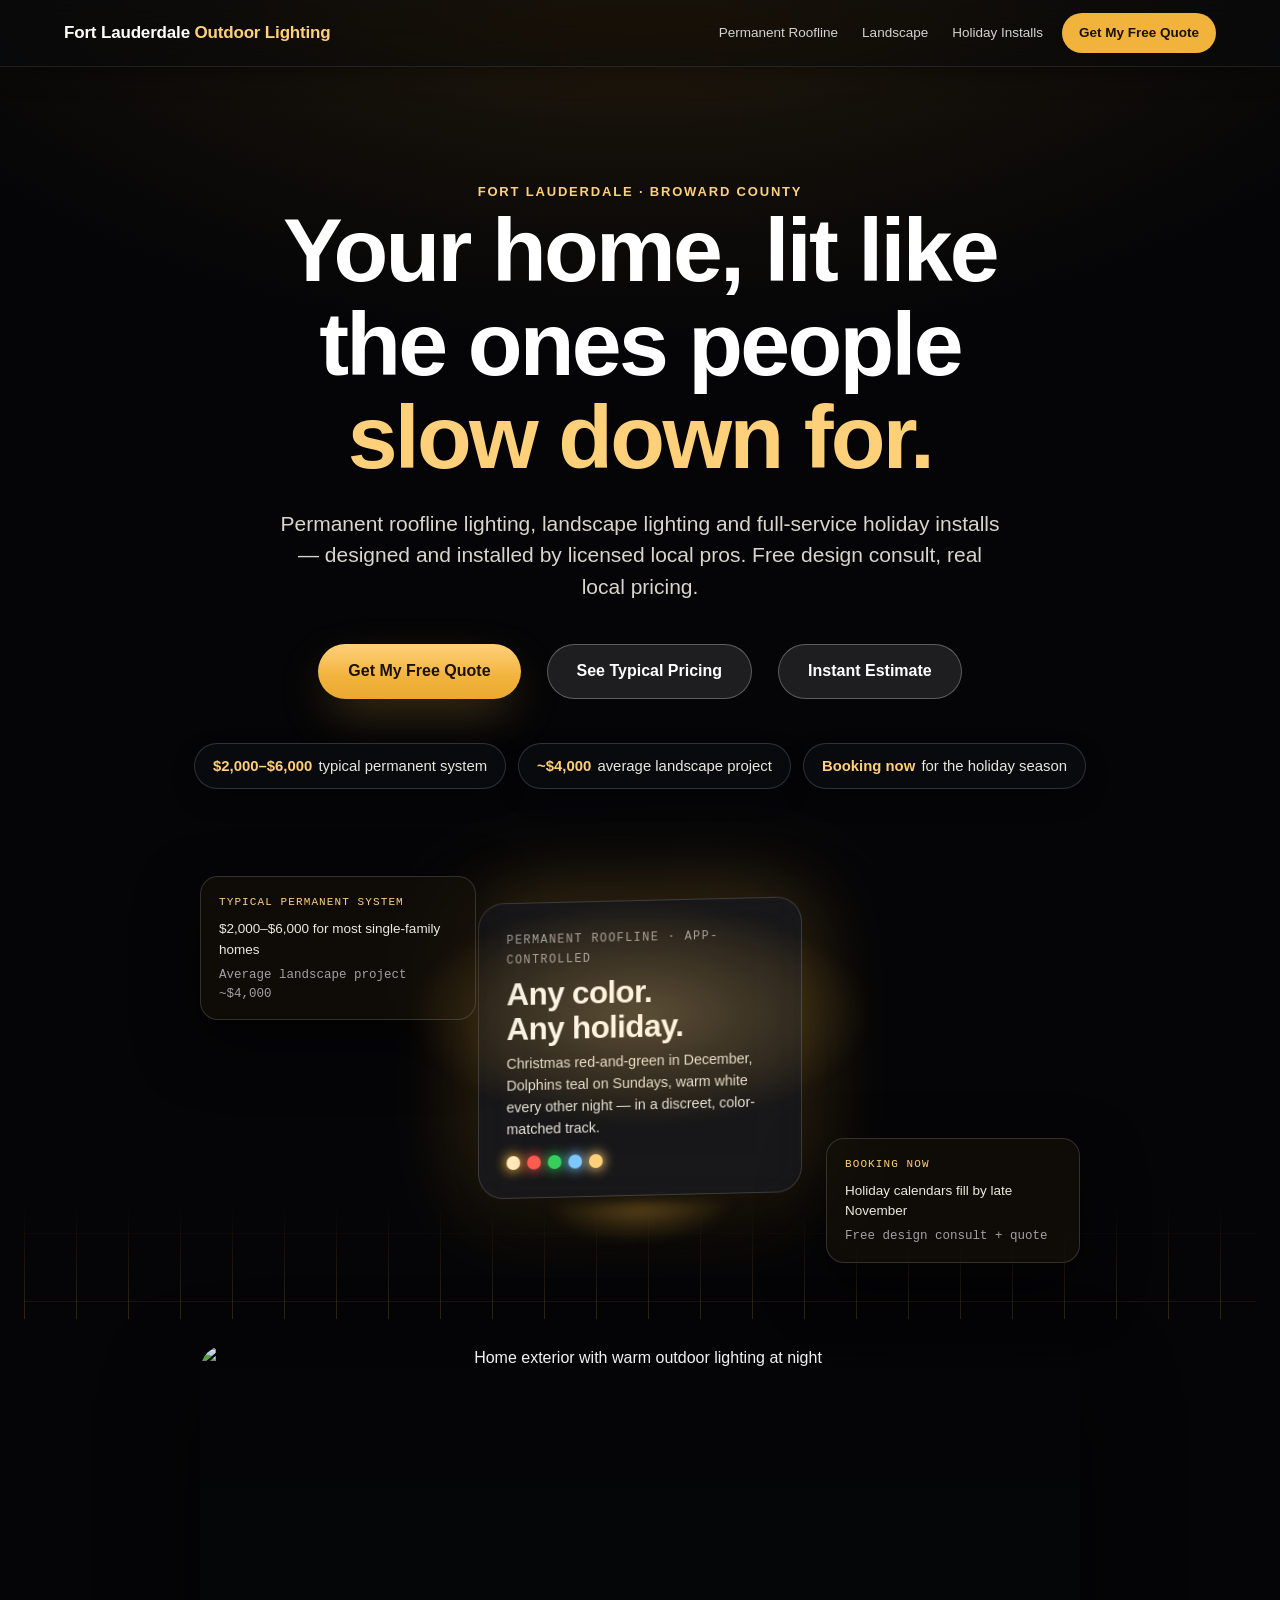
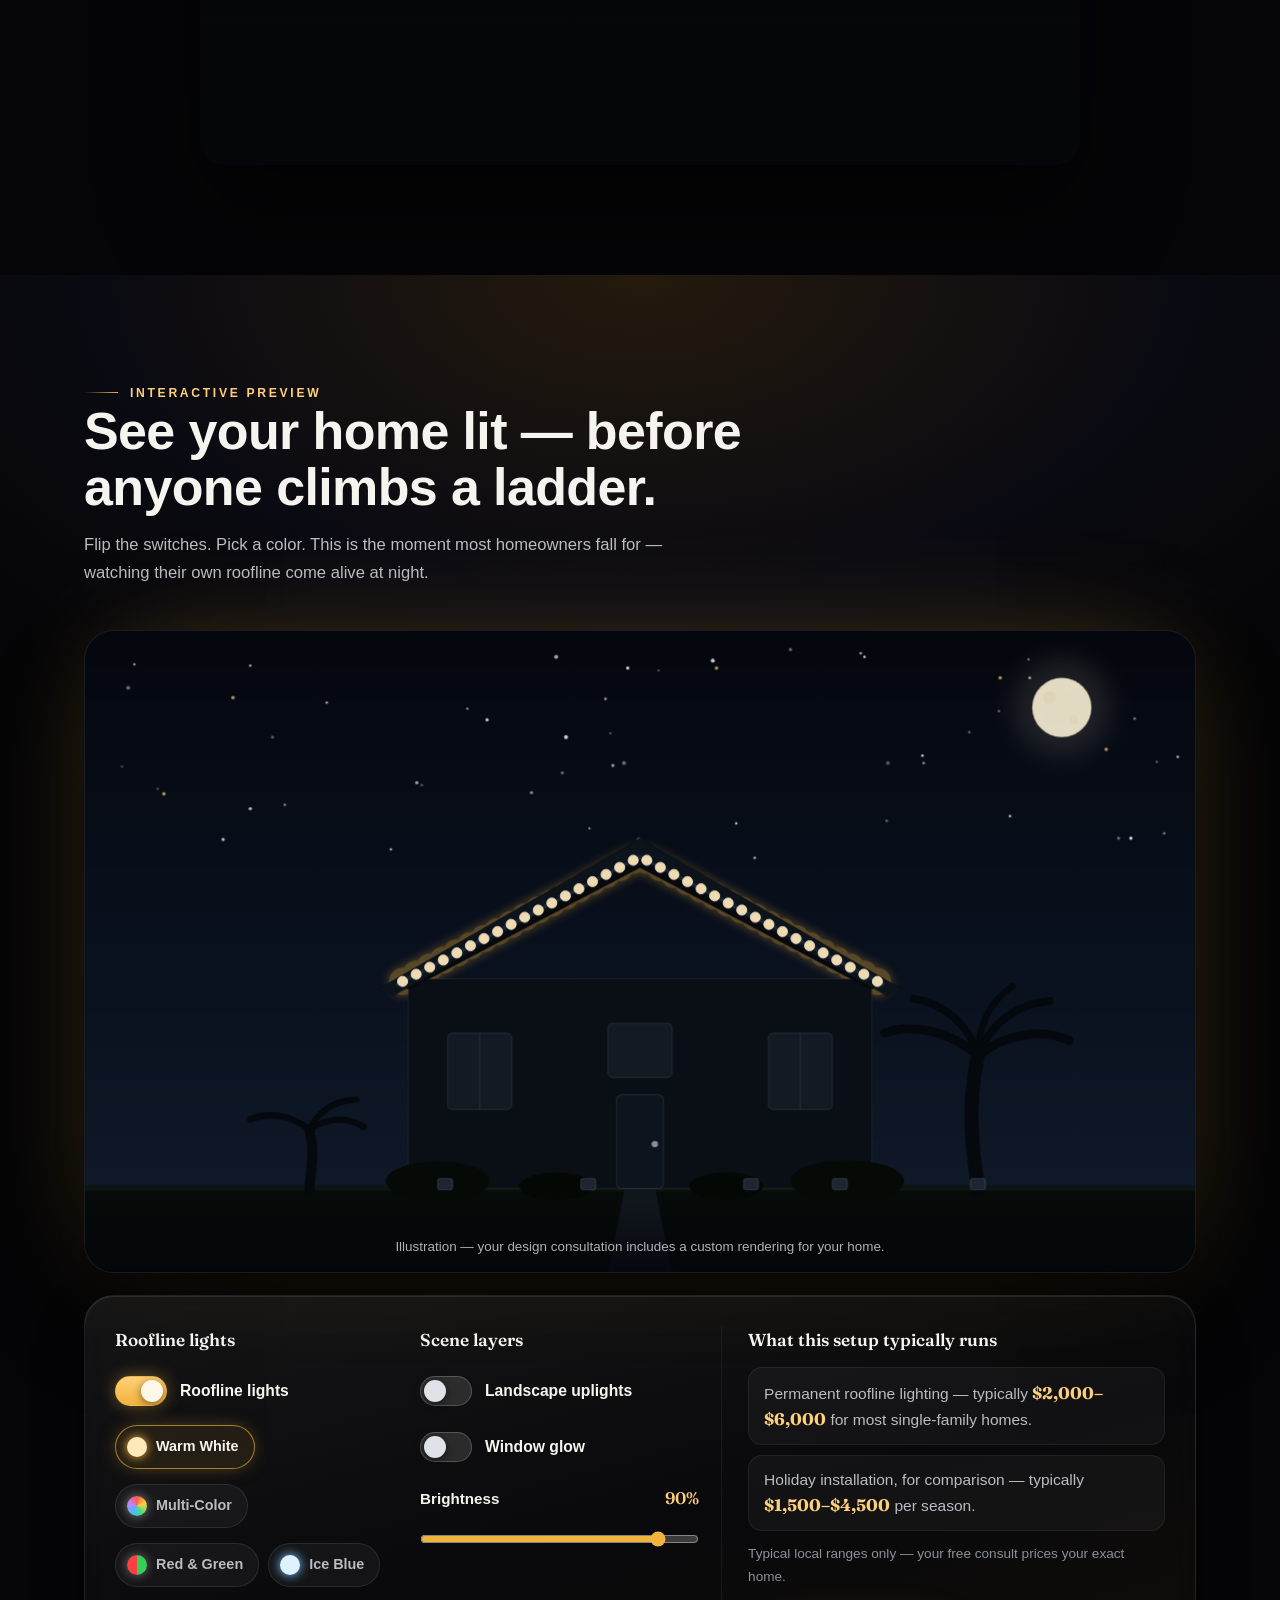
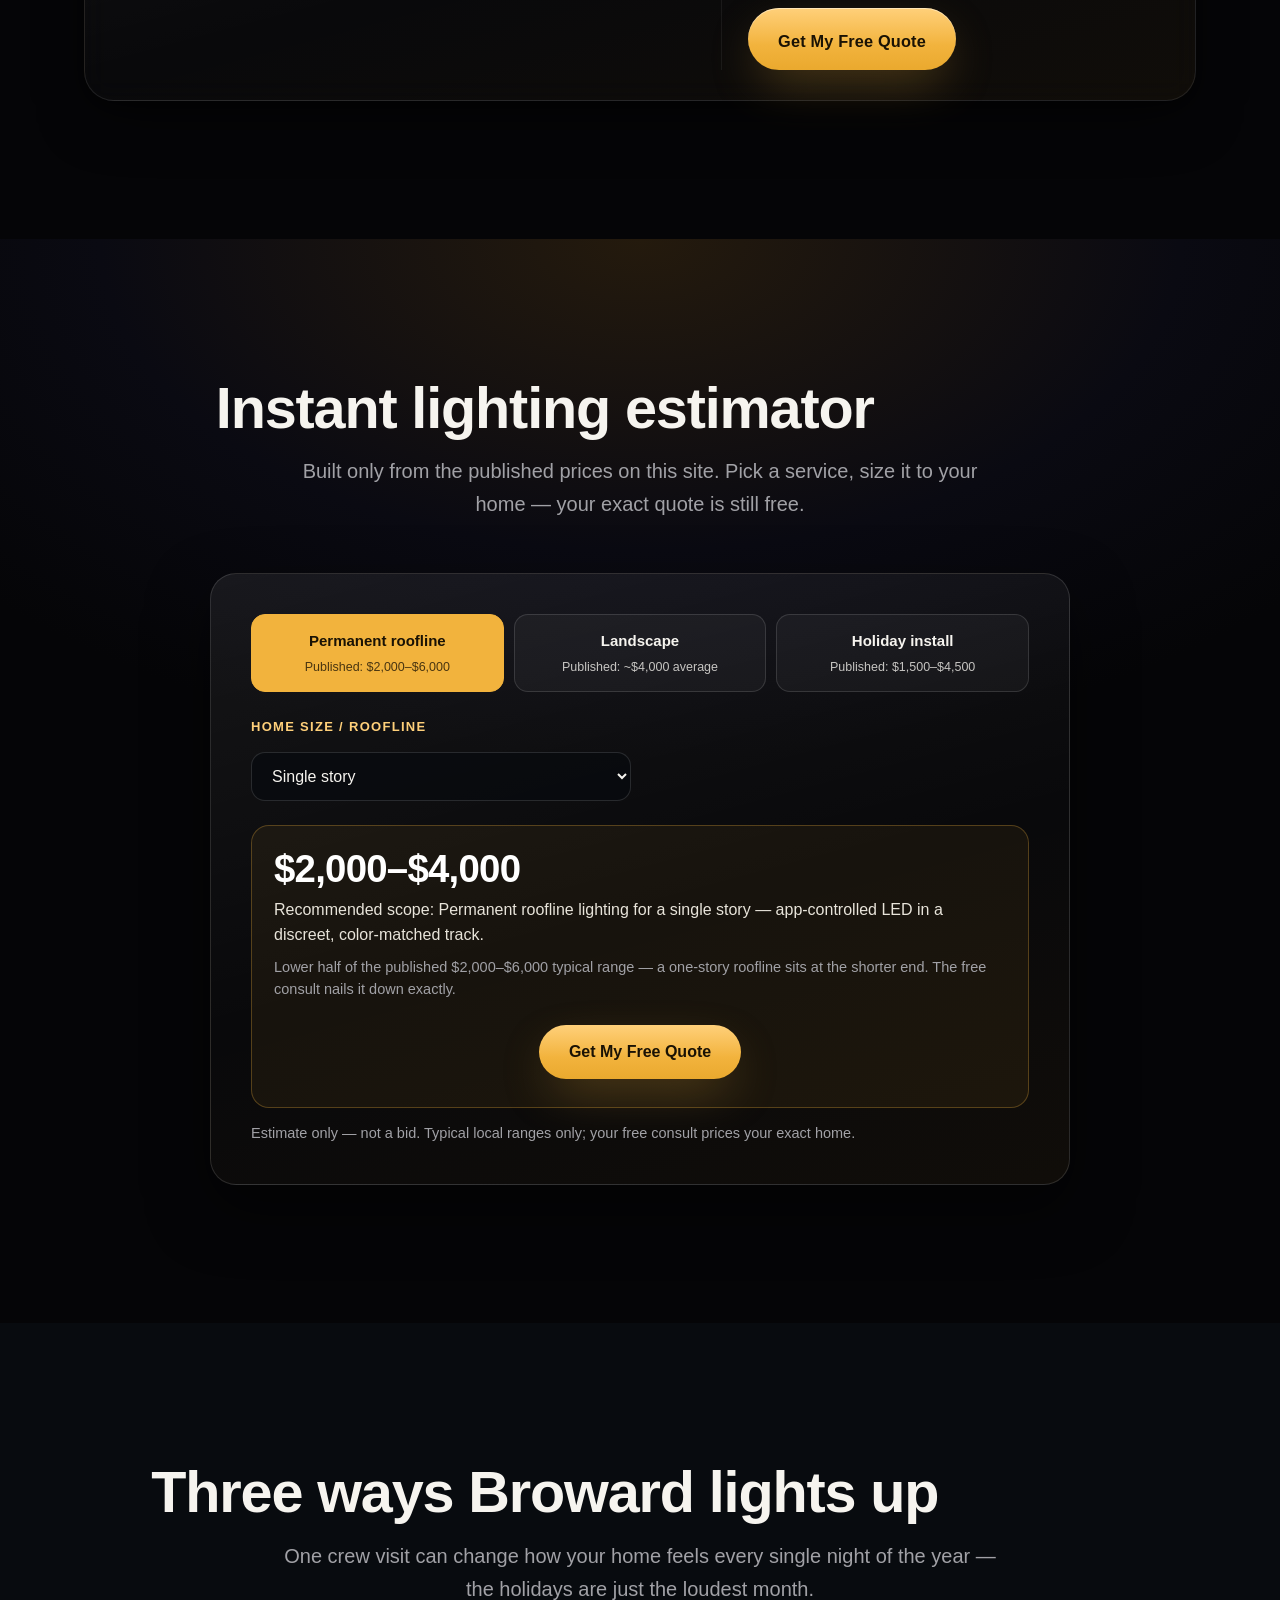
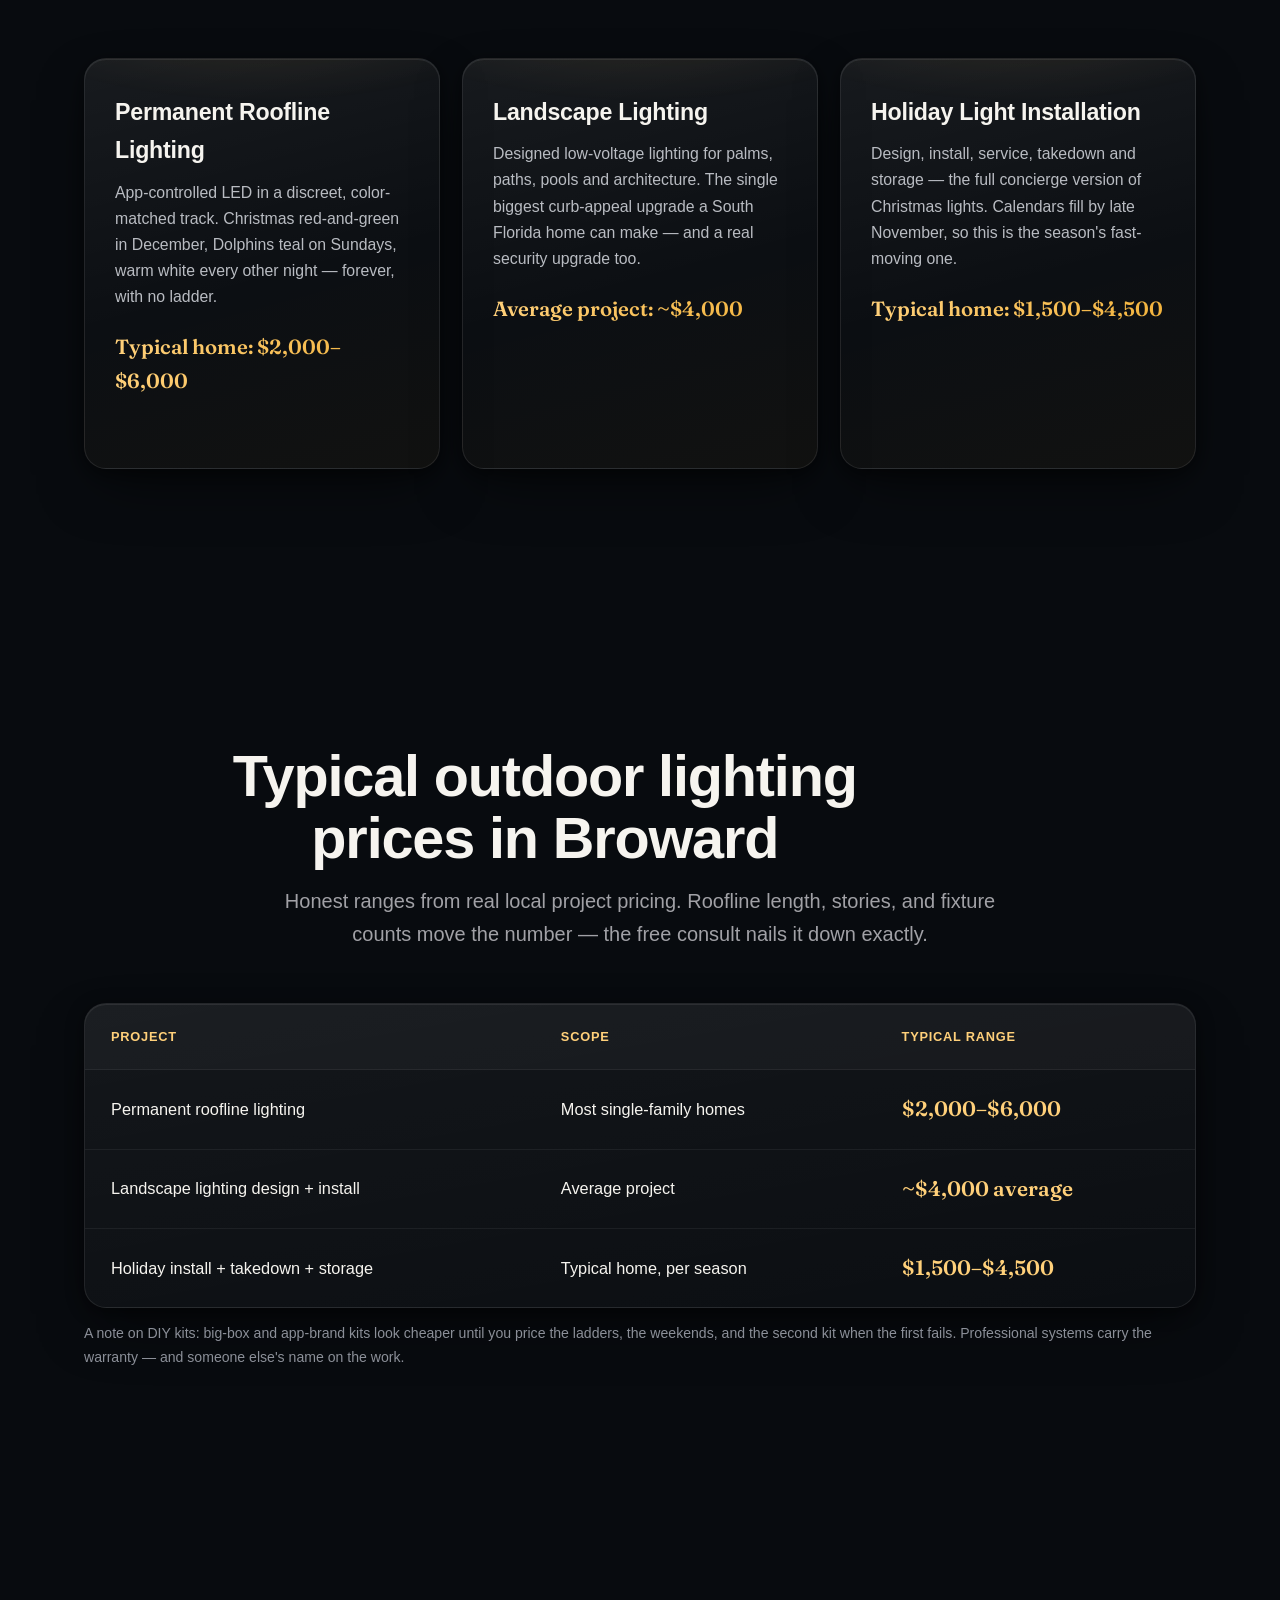
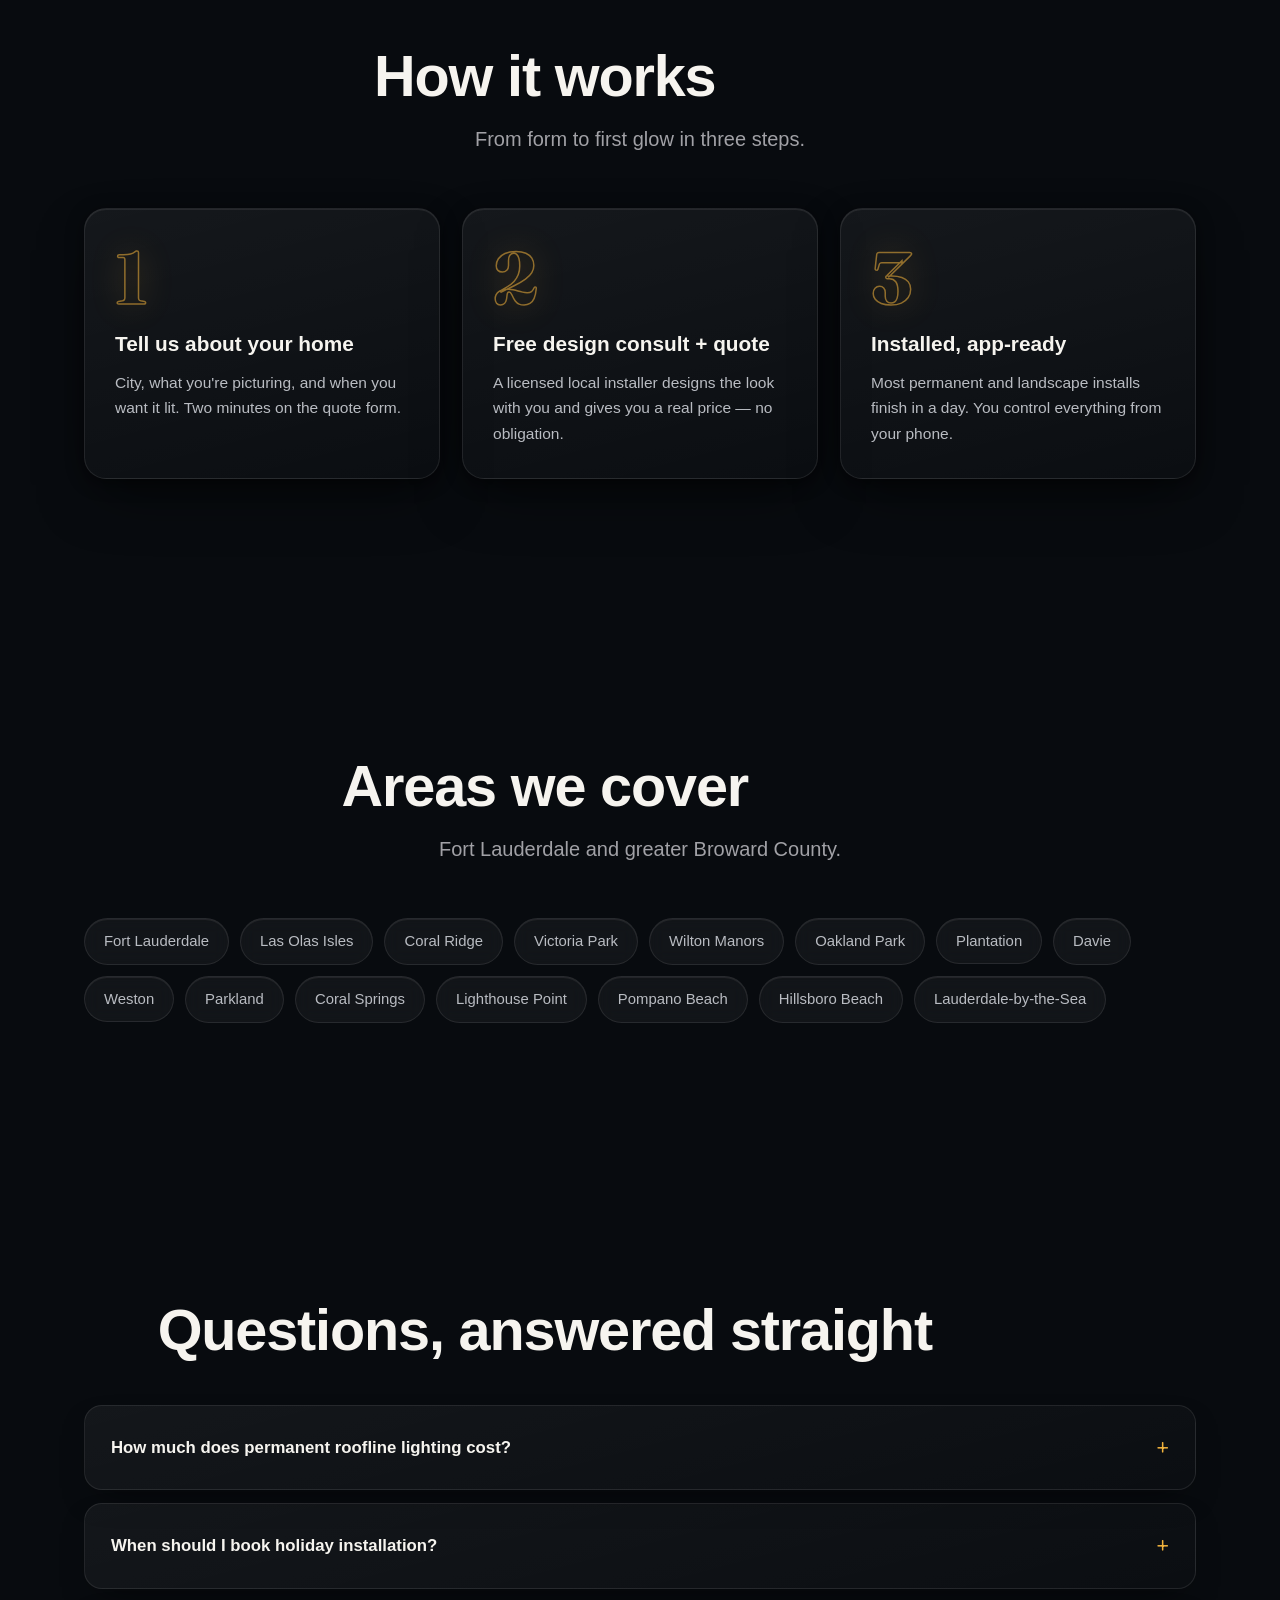
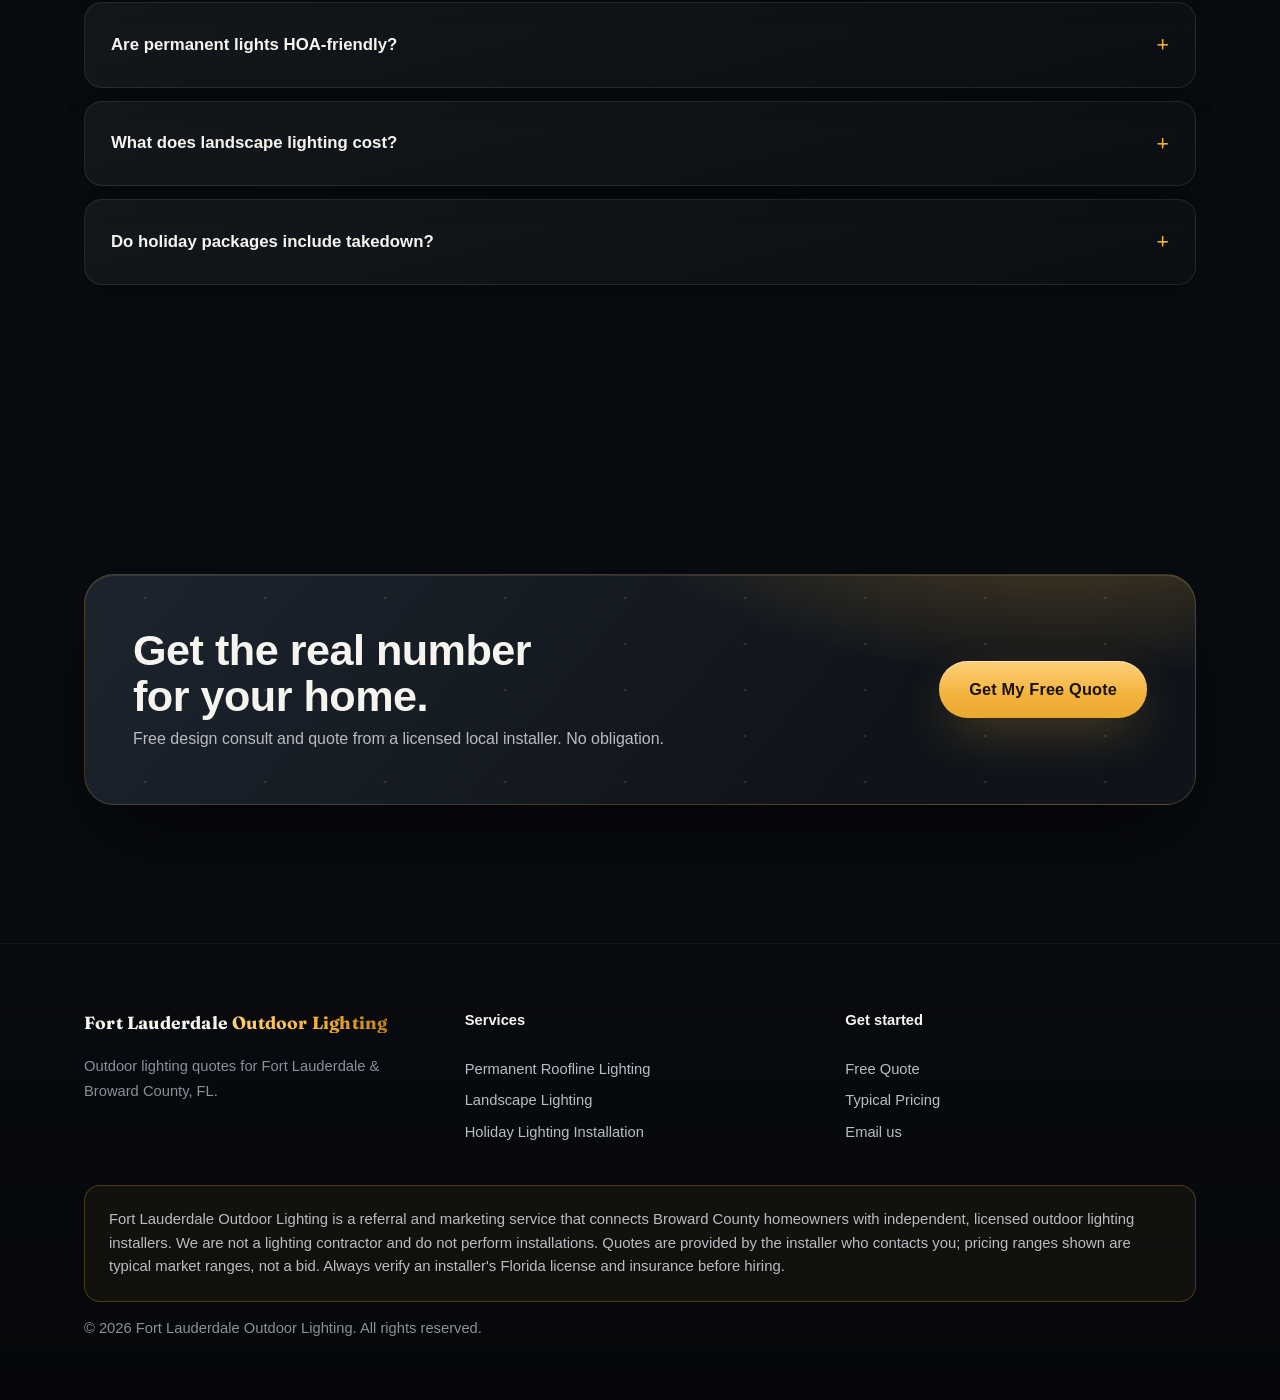
==== commit 6d437d8d: "Simulator CTA now carries the second service into the quote form notes" ====
--- a/index.html
+++ b/index.html
@@ -405,7 +405,8 @@
     }
     // CTA pre-select: roofline primary, else landscape, else plain
     if(cta){
-      if(roofOn) cta.href = 'get-a-quote.html?need=' + encodeURIComponent('Permanent roofline lighting');
+      if(roofOn && landOn) cta.href = 'get-a-quote.html?need=' + encodeURIComponent('Permanent roofline lighting') + '&notes=' + encodeURIComponent('Also interested in: Landscape lighting (from the See Your Home Lit preview)');
+      else if(roofOn) cta.href = 'get-a-quote.html?need=' + encodeURIComponent('Permanent roofline lighting');
       else if(landOn) cta.href = 'get-a-quote.html?need=' + encodeURIComponent('Landscape lighting');
       else cta.href = 'get-a-quote.html';
     }
